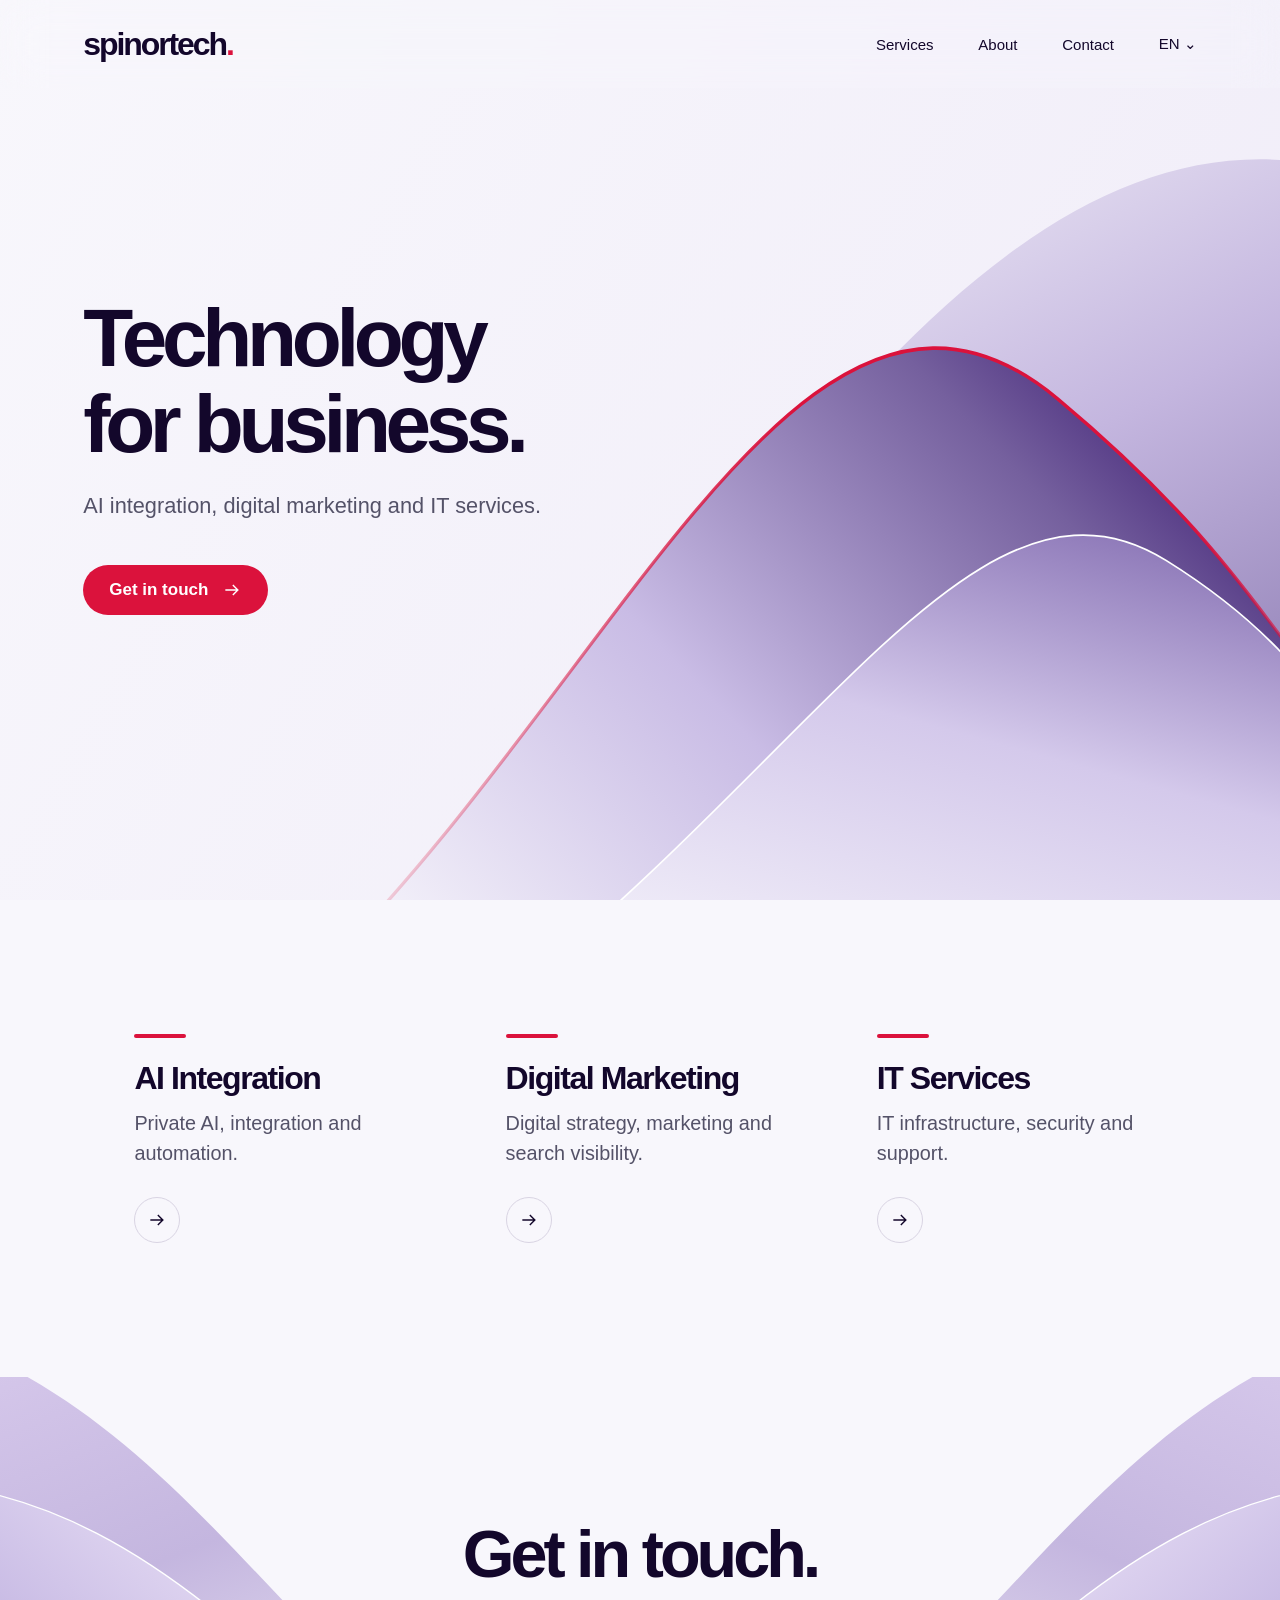
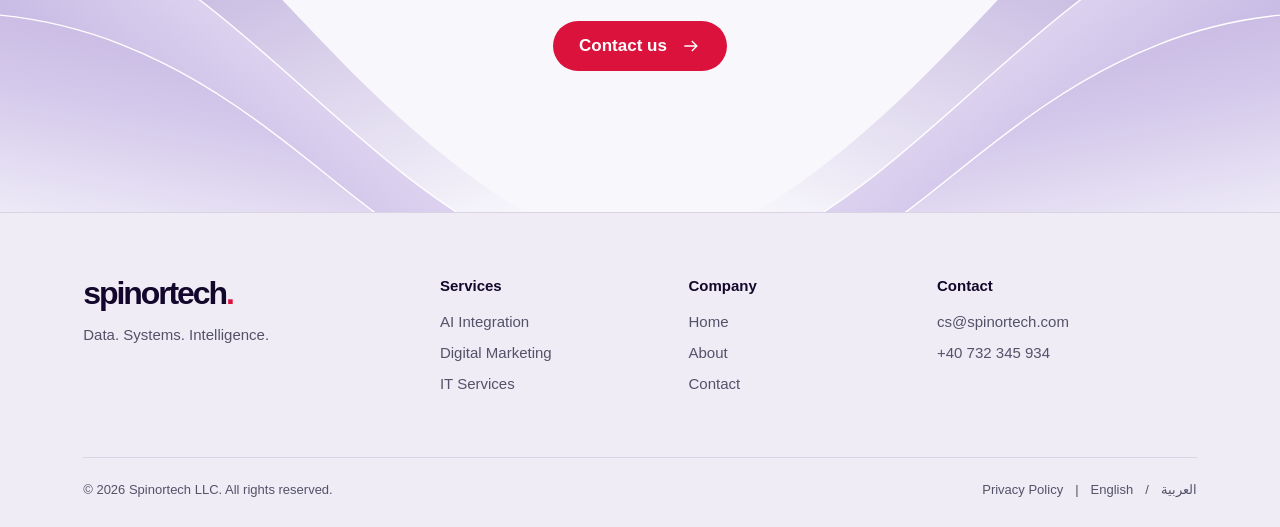
==== index.html @ 9c0f0754 "first page" ====
<!DOCTYPE html><html lang="en"><head><meta charSet="utf-8"/><meta name="viewport" content="width=device-width, initial-scale=1"/><link rel="stylesheet" href="/_next/static/chunks/1e_6gdkh5hd5v.css" data-precedence="next"/><link rel="stylesheet" href="/_next/static/chunks/2n1qf_7pfq_dc.css" data-precedence="next"/><link rel="preload" as="script" fetchPriority="low" href="/_next/static/chunks/310vm2bl3xxpt.js"/><script src="/_next/static/chunks/1wnov70f88xjy.js" async=""></script><script src="/_next/static/chunks/39_j1bdzreq0m.js" async=""></script><script src="/_next/static/chunks/33om2u2l1wmz7.js" async=""></script><script src="/_next/static/chunks/turbopack-2u1d16houkiyo.js" async=""></script><script src="/_next/static/chunks/08mika-44sn50.js" async=""></script><script src="/_next/static/chunks/0l4x4p5bo7tqf.js" async=""></script><title>Spinortech - Technology for business</title><meta name="description" content="AI integration, digital marketing and IT services."/><script src="/_next/static/chunks/0cz1d0mv5g_q7.js" noModule=""></script></head><body><div hidden=""><!--$--><!--/$--></div><div class="navbar"><div class="navInner"><a class="logo" aria-label="Spinortech home" href="/">spinortech<span>.</span></a><nav aria-label="Main navigation" class="nav"><a href="#services">Services</a><a href="/about">About</a><a href="/contact">Contact</a><a lang="ar" aria-label="Switch to Arabic" href="/ar">EN <span aria-hidden="true">⌄</span></a></nav></div></div><div class="E0kJGG_page"><header class="E0kJGG_header"></header><main><div class="E0kJGG_heroStage"><section class="E0kJGG_hero" aria-labelledby="hero-title"><svg class="E0kJGG_artwork" viewBox="0 0 900 480" preserveAspectRatio="none" xmlns="http://www.w3.org/2000/svg" aria-hidden="true" focusable="false"><defs><linearGradient id="_R_5dbtb_-0" x1="20%" y1="0%" x2="80%" y2="100%"><stop offset="0%" stop-color="#f8f7fc"></stop><stop offset="45%" stop-color="#c4b6df"></stop><stop offset="100%" stop-color="#74629f"></stop></linearGradient><linearGradient id="_R_5dbtb_-1" x1="0%" y1="80%" x2="100%" y2="20%"><stop offset="0%" stop-color="#f8f7fc"></stop><stop offset="40%" stop-color="#c9bce5"></stop><stop offset="75%" stop-color="#75609e"></stop><stop offset="100%" stop-color="#240060"></stop></linearGradient><linearGradient id="_R_5dbtb_-2" x1="20%" y1="100%" x2="70%" y2="0%"><stop offset="0%" stop-color="#f8f7fc"></stop><stop offset="60%" stop-color="#d4c9eb"></stop><stop offset="100%" stop-color="#8d78b8"></stop></linearGradient><linearGradient id="_R_5dbtb_-edge"><stop offset="0%" stop-color="#db123c" stop-opacity="0"></stop><stop offset="45%" stop-color="#db123c"></stop><stop offset="80%" stop-color="#db123c"></stop><stop offset="100%" stop-color="#db123c" stop-opacity=".15"></stop></linearGradient></defs><path d="M290 520C520 280 700 30 980 90L980 540Z" fill="url(#_R_5dbtb_-0)" stroke="none" stroke-width="1"><animate attributeName="d" dur="8s" repeatCount="indefinite" values="M290 520C520 280 700 30 980 90L980 540Z;M290 520C530 320 760 -10 980 125L980 540Z;M290 520C520 280 700 30 980 90L980 540Z" calcMode="spline" keyTimes="0;0.5;1" keySplines=".45 0 .55 1;.45 0 .55 1"></animate></path><path d="M210 530C430 350 550 120 730 220S900 400 990 370L990 550Z" fill="url(#_R_5dbtb_-1)" stroke="url(#_R_5dbtb_-edge)" stroke-width="2"><animate attributeName="d" dur="6s" repeatCount="indefinite" values="M210 530C430 350 550 120 730 220S900 400 990 370L990 550Z;M210 530C440 390 580 75 760 205S900 360 990 390L990 550Z;M210 530C430 350 550 120 730 220S900 400 990 370L990 550Z" calcMode="spline" keyTimes="0;0.5;1" keySplines=".45 0 .55 1;.45 0 .55 1"></animate></path><path d="M360 530C570 350 710 270 820 315S940 440 990 400L990 550Z" fill="url(#_R_5dbtb_-2)" stroke="#ffffff" stroke-width="1"><animate attributeName="d" dur="5s" repeatCount="indefinite" values="M360 530C570 350 710 270 820 315S940 440 990 400L990 550Z;M360 530C590 420 680 220 820 290S940 400 990 420L990 550Z;M360 530C570 350 710 270 820 315S940 440 990 400L990 550Z" calcMode="spline" keyTimes="0;0.5;1" keySplines=".45 0 .55 1;.45 0 .55 1"></animate></path></svg><div class="E0kJGG_container"><div class="E0kJGG_heroContent"><h1 id="hero-title">Technology<br/>for business.</h1><p>AI integration, digital marketing and IT services.</p><a class="E0kJGG_button" href="/contact">Get in touch <svg aria-hidden="true" width="20" height="20" viewBox="0 0 24 24" fill="none" stroke="currentColor" stroke-width="1.7"><path d="M4 12h15m-6-6 6 6-6 6"></path></svg></a></div></div></section></div><section id="services" aria-label="Our services" class="E0kJGG_services"><div class="E0kJGG_container E0kJGG_serviceGrid"><a href="/services/ai-integration"><article class="E0kJGG_service"><svg class="E0kJGG_serviceVisual" viewBox="0 0 180 150" aria-hidden="true" focusable="false" fill="none" stroke="currentColor" stroke-width="1.2"><g><ellipse cx="90" cy="75" rx="65" ry="25" transform="rotate(0 90 75)"></ellipse><ellipse cx="90" cy="75" rx="65" ry="25" transform="rotate(60 90 75)"></ellipse><ellipse cx="90" cy="75" rx="65" ry="25" transform="rotate(120 90 75)"></ellipse><circle cx="90" cy="75" r="9" fill="currentColor"></circle></g></svg><div class="E0kJGG_accent" aria-hidden="true"></div><h2>AI Integration</h2><p>Private AI, integration and automation.</p><div class="E0kJGG_serviceButton" aria-label="Explore AI Integration"><svg aria-hidden="true" width="20" height="20" viewBox="0 0 24 24" fill="none" stroke="currentColor" stroke-width="1.7"><path d="M4 12h15m-6-6 6 6-6 6"></path></svg></div></article></a><a href="/services/digital-marketing"><article class="E0kJGG_service"><svg class="E0kJGG_serviceVisual" viewBox="0 0 180 150" aria-hidden="true" focusable="false" fill="none" stroke="currentColor" stroke-width="1.2"><g><circle cx="90" cy="75" r="22"></circle><circle cx="90" cy="75" r="38"></circle><circle cx="90" cy="75" r="54"></circle><path d="M35 115L75 70L100 88L145 30M120 30H145V55" stroke-width="3"></path></g></svg><div class="E0kJGG_accent" aria-hidden="true"></div><h2>Digital Marketing</h2><p>Digital strategy, marketing and search visibility.</p><div class="E0kJGG_serviceButton" aria-label="Explore Digital Marketing"><svg aria-hidden="true" width="20" height="20" viewBox="0 0 24 24" fill="none" stroke="currentColor" stroke-width="1.7"><path d="M4 12h15m-6-6 6 6-6 6"></path></svg></div></article></a><a href="/services/it-services"><article class="E0kJGG_service"><svg class="E0kJGG_serviceVisual" viewBox="0 0 180 150" aria-hidden="true" focusable="false" fill="none" stroke="currentColor" stroke-width="1.2"><g><path d="M90 15L145 45V105L90 135L35 105V45ZM35 45L90 75L145 45M90 75V135M62 30L117 60V120M117 30L62 60V120M35 75L90 105L145 75"></path></g></svg><div class="E0kJGG_accent" aria-hidden="true"></div><h2>IT Services</h2><p>IT infrastructure, security and support.</p><div class="E0kJGG_serviceButton" aria-label="Explore IT Services"><svg aria-hidden="true" width="20" height="20" viewBox="0 0 24 24" fill="none" stroke="currentColor" stroke-width="1.7"><path d="M4 12h15m-6-6 6 6-6 6"></path></svg></div></article></a></div></section><section class="E0kJGG_contact" aria-labelledby="contact-title"><svg class="E0kJGG_artwork" viewBox="0 0 900 320" preserveAspectRatio="none" xmlns="http://www.w3.org/2000/svg" aria-hidden="true" focusable="false"><defs><linearGradient id="_R_7dbtb_-0" x1="20%" y1="0%" x2="80%" y2="100%"><stop offset="0%" stop-color="#d9cbed"></stop><stop offset="45%" stop-color="#c4b6df"></stop><stop offset="100%" stop-color="#f8f7fc"></stop></linearGradient><linearGradient id="_R_7dbtb_-1" x1="0%" y1="80%" x2="100%" y2="20%"><stop offset="0%" stop-color="#f8f7fc"></stop><stop offset="40%" stop-color="#c9bce5"></stop><stop offset="75%" stop-color="#e8dff5"></stop><stop offset="100%" stop-color="#c4b5df"></stop></linearGradient><linearGradient id="_R_7dbtb_-2" x1="20%" y1="100%" x2="70%" y2="0%"><stop offset="0%" stop-color="#f8f7fc"></stop><stop offset="60%" stop-color="#d4c9eb"></stop><stop offset="100%" stop-color="#c5b5e0"></stop></linearGradient><linearGradient id="_R_7dbtb_-edge"><stop offset="0%" stop-color="#db123c" stop-opacity="0"></stop><stop offset="45%" stop-color="#db123c"></stop><stop offset="80%" stop-color="#db123c"></stop><stop offset="100%" stop-color="#db123c" stop-opacity=".15"></stop></linearGradient></defs><g class="E0kJGG_waveLeft"><path d="M-100 -50C160 -20 230 240 460 350H-100Z" fill="url(#_R_7dbtb_-0)" stroke="none" stroke-width="1"><animate attributeName="d" dur="9s" repeatCount="indefinite" values="M-100 -50C160 -20 230 240 460 350H-100Z;M-100 -50C200 -50 240 280 460 350H-100Z;M-100 -50C160 -20 230 240 460 350H-100Z" calcMode="spline" keyTimes="0;0.5;1" keySplines=".45 0 .55 1;.45 0 .55 1"></animate></path><path d="M-100 70C140 30 240 290 410 350H-100Z" fill="url(#_R_7dbtb_-1)" stroke="#ffffff" stroke-width="1"><animate attributeName="d" dur="7s" repeatCount="indefinite" values="M-100 70C140 30 240 290 410 350H-100Z;M-100 100C180 65 260 260 410 350H-100Z;M-100 70C140 30 240 290 410 350H-100Z" calcMode="spline" keyTimes="0;0.5;1" keySplines=".45 0 .55 1;.45 0 .55 1"></animate></path><path d="M-100 170C150 130 250 330 350 350H-100Z" fill="url(#_R_7dbtb_-2)" stroke="#ffffff" stroke-width="1"><animate attributeName="d" dur="6s" repeatCount="indefinite" values="M-100 170C150 130 250 330 350 350H-100Z;M-100 210C160 100 280 320 350 350H-100Z;M-100 170C150 130 250 330 350 350H-100Z" calcMode="spline" keyTimes="0;0.5;1" keySplines=".45 0 .55 1;.45 0 .55 1"></animate></path></g><g class="E0kJGG_waveRight"><g transform="translate(900 0) scale(-1 1)"><path d="M-100 -50C160 -20 230 240 460 350H-100Z" fill="url(#_R_7dbtb_-0)" stroke="none" stroke-width="1"><animate attributeName="d" dur="9s" repeatCount="indefinite" values="M-100 -50C160 -20 230 240 460 350H-100Z;M-100 -50C200 -50 240 280 460 350H-100Z;M-100 -50C160 -20 230 240 460 350H-100Z" calcMode="spline" keyTimes="0;0.5;1" keySplines=".45 0 .55 1;.45 0 .55 1"></animate></path><path d="M-100 70C140 30 240 290 410 350H-100Z" fill="url(#_R_7dbtb_-1)" stroke="#ffffff" stroke-width="1"><animate attributeName="d" dur="7s" repeatCount="indefinite" values="M-100 70C140 30 240 290 410 350H-100Z;M-100 100C180 65 260 260 410 350H-100Z;M-100 70C140 30 240 290 410 350H-100Z" calcMode="spline" keyTimes="0;0.5;1" keySplines=".45 0 .55 1;.45 0 .55 1"></animate></path><path d="M-100 170C150 130 250 330 350 350H-100Z" fill="url(#_R_7dbtb_-2)" stroke="#ffffff" stroke-width="1"><animate attributeName="d" dur="6s" repeatCount="indefinite" values="M-100 170C150 130 250 330 350 350H-100Z;M-100 210C160 100 280 320 350 350H-100Z;M-100 170C150 130 250 330 350 350H-100Z" calcMode="spline" keyTimes="0;0.5;1" keySplines=".45 0 .55 1;.45 0 .55 1"></animate></path></g></g></svg><h2 id="contact-title">Get in touch.</h2><a class="E0kJGG_button" href="/contact">Contact us <svg aria-hidden="true" width="20" height="20" viewBox="0 0 24 24" fill="none" stroke="currentColor" stroke-width="1.7"><path d="M4 12h15m-6-6 6 6-6 6"></path></svg></a></section></main><footer class="E0kJGG_footer"><div class="E0kJGG_container"><div class="E0kJGG_footerGrid"><div><a class="logo" aria-label="Spinortech home" href="/">spinortech<span>.</span></a><p>Data. Systems. Intelligence.</p></div><nav aria-label="Footer services"><h2>Services</h2><a href="/services/ai-integration">AI Integration</a><a href="/services/digital-marketing">Digital Marketing</a><a href="/services/it-services">IT Services</a></nav><nav aria-label="Company"><h2>Company</h2><a href="/">Home</a><a href="/about">About</a><a href="/contact">Contact</a></nav><div><h2>Contact</h2><a href="mailto:cs@spinortech.com">cs@spinortech.com</a><a href="tel:+40732345934">+40 732 345 934</a></div></div><div class="E0kJGG_footerBottom"><span>© <!-- -->2026<!-- --> Spinortech LLC. All rights reserved.</span><div><a href="/privacy">Privacy Policy</a><span aria-hidden="true">|</span><a href="/">English</a> /<!-- --> <a lang="ar" href="/ar">العربية</a></div></div></div></footer></div><!--$--><!--/$--><script id="_R_">(globalThis["TURBOPACK"] || (globalThis["TURBOPACK"] = [])).push({"otherChunks":["static/chunks/310vm2bl3xxpt.js","static/chunks/1wnov70f88xjy.js","static/chunks/39_j1bdzreq0m.js","static/chunks/33om2u2l1wmz7.js"],"runtimeModuleIds":[94553]});</script><script src="/_next/static/chunks/310vm2bl3xxpt.js" async=""></script><script>(self.__next_f=self.__next_f||[]).push([0])</script><script>self.__next_f.push([1,"1:\"$Sreact.fragment\"\n2:\"/_next/static/chunks/08mika-44sn50.js\"\n3:\"/_next/static/chunks/0l4x4p5bo7tqf.js\"\n4:I[22016,[\"$2\",\"$3\"],\"\"]\n5:I[39756,[\"$2\"],\"default\"]\n6:I[37457,[\"$2\"],\"default\"]\n8:I[25826,[\"$2\",\"$3\"],\"default\"]\n9:I[36304,[\"$2\",\"$3\"],\"default\"]\n11:\"ViewportBoundary\"\n12:I[97367,[\"$2\"],\"$11\"]\n14:\"MetadataBoundary\"\n15:I[97367,[\"$2\"],\"$14\"]\n16:\"$Sreact.suspense\"\n18:I[68027,[\"$2\"],\"default\",1]\n:HL[\"/_next/static/chunks/1e_6gdkh5hd5v.css\",\"style\"]\n:HL[\"/_next/static/chunks/2n1qf_7pfq_dc.css\",\"style\"]\n7:[[\"children\",{\"s\":\"__PAGE__\",\"h\":512,\"d\":{\"r\":[\"$\",\"$1\",\"c\",{\"children\":[[\"$\",\"div\",null,{\"className\":\"E0kJGG_page\",\"children\":[[\"$\",\"$L8\",null,{}],[\"$\",\"header\",null,{\"className\":\"E0kJGG_header\"}],[\"$\",\"main\",null,{\"children\":[[\"$\",\"div\",null,{\"className\":\"E0kJGG_heroStage\",\"children\":[\"$\",\"section\",null,{\"className\":\"E0kJGG_hero\",\"aria-labelledby\":\"hero-title\",\"children\":[[\"$\",\"$L9\",null,{\"variant\":\"hero\"}],[\"$\",\"div\",null,{\"className\":\"E0kJGG_container\",\"children\":[\"$\",\"div\",null,{\"className\":\"E0kJGG_heroContent\",\"children\":[[\"$\",\"h1\",null,{\"id\":\"hero-title\",\"children\":[\"Technology\",[\"$\",\"br\",null,{}],\"for business.\"]}],[\"$\",\"p\",null,{\"children\":\"AI integration, digital marketing and IT services.\"}],[\"$\",\"$L4\",null,{\"href\":\"/contact\",\"className\":\"E0kJGG_button\",\"children\":[\"Get in touch \",[\"$\",\"svg\",null,{\"aria-hidden\":\"true\",\"width\":\"20\",\"height\":\"20\",\"viewBox\":\"0 0 24 24\",\"fill\":\"none\",\"stroke\":\"currentColor\",\"strokeWidth\":\"1.7\",\"children\":[\"$\",\"path\",null,{\"d\":\"M4 12h15m-6-6 6 6-6 6\"}]}]]}]]}]}]]}]}],[\"$\",\"section\",null,{\"id\":\"services\",\"aria-label\":\"Our services\",\"className\":\"E0kJGG_services\",\"children\":[\"$\",\"div\",null,{\"className\":\"E0kJGG_container E0kJGG_serviceGrid\",\"children\":[[\"$\",\"$L4\",\"/services/ai-integration\",{\"href\":\"/services/ai-integration\",\"children\":[\"$\",\"article\",null,{\"className\":\"E0kJGG_service\",\"children\":[[\"$\",\"svg\",null,{\"className\":\"E0kJGG_serviceVisual\",\"viewBox\":\"0 0 180 150\",\"aria-hidden\":\"true\",\"focusable\":\"false\",\"fill\":\"none\",\"stroke\":\"currentColor\",\"strokeWidth\":\"1.2\",\"children\":[\"$\",\"g\",null,{\"children\":[[[\"$\",\"ellipse\",\"0\",{\"cx\":\"90\",\"cy\":\"75\",\"rx\":\"65\",\"ry\":\"25\",\"transform\":\"rotate(0 90 75)\"}],[\"$\",\"ellipse\",\"60\",{\"cx\":\"90\",\"cy\":\"75\",\"rx\":\"65\",\"ry\":\"25\",\"transform\":\"rotate(60 90 75)\"}],[\"$\",\"ellipse\",\"120\",{\"cx\":\"90\",\"cy\":\"75\",\"rx\":\"65\",\"ry\":\"25\",\"transform\":\"rotate(120 90 75)\"}]],[\"$\",\"circle\",null,{\"cx\":\"90\",\"cy\":\"75\",\"r\":\"9\",\"fill\":\"currentColor\"}]]}]}],[\"$\",\"div\",null,{\"className\":\"E0kJGG_accent\",\"aria-hidden\":\"true\"}],[\"$\",\"h2\",null,{\"children\":\"AI Integration\"}],[\"$\",\"p\",null,{\"children\":\"Private AI, integration and automation.\"}],[\"$\",\"div\",null,{\"className\":\"E0kJGG_serviceButton\",\"aria-label\":\"Explore AI Integration\",\"children\":[\"$\",\"svg\",null,{\"aria-hidden\":\"true\",\"width\":\"20\",\"height\":\"20\",\"viewBox\":\"0 0 24 24\",\"fill\":\"none\",\"stroke\":\"currentColor\",\"strokeWidth\":\"1.7\",\"children\":[\"$\",\"path\",null,{\"d\":\"M4 12h15m-6-6 6 6-6 6\"}]}]}]]}]}],[\"$\",\"$L4\",\"/services/digital-marketing\",{\"href\":\"/services/digital-marketing\",\"children\":\"$La\"}],\"$Lb\"]}]}],\"$Lc\"]}],\"$Ld\"]}],[\"$Le\",\"$Lf\"],\"$L10\"]}],\"p\":false,\"v\":null}}]]\n0:{\"P\":null,\"c\":[\"\",\"\"],\"q\":\"\",\"i\":false,\"t\":{\"t\":{\"s\":\"\",\"h\":528,\"d\":{\"r\":[\"$\",\"$1\",\"c\",{\"children\":[[[\"$\",\"link\",\"0\",{\"rel\":\"stylesheet\",\"href\":\"/_next/static/chunks/1e_6gdkh5hd5v.css\",\"precedence\":\"next\",\"crossOrigin\":\"$undefined\",\"nonce\":\"$undefined\"}],[\"$\",\"script\",\"script-0\",{\"src\":\"/_next/static/chunks/08mika-44sn50.js\",\"async\":true,\"nonce\":\"$undefined\"}]],[\"$\",\"html\",null,{\"lang\":\"en\",\"children\":[\"$\",\"body\",null,{\"suppressHydrationWarning\":true,\"children\":[[\"$\",\"div\",null,{\"className\":\"navbar\",\"children\":[\"$\",\"div\",null,{\"className\":\"navInner\",\"children\":[[\"$\",\"$L4\",null,{\"href\":\"/\",\"className\":\"logo\",\"aria-label\":\"Spinortech home\",\"children\":[\"spinortech\",[\"$\",\"span\",null,{\"children\":\".\"}]]}],[\"$\",\"nav\",null,{\"aria-label\":\"Main navigation\",\"className\":\"nav\",\"children\":[[\"$\",\"a\",null,{\"href\":\"#services\",\"children\":\"Services\"}],[\"$\",\"$L4\",null,{\"href\":\"/about\",\"children\":\"About\"}],[\"$\",\"$L4\",null,{\"href\":\"/contact\",\"children\":\"Contact\"}],[\"$\",\"$L4\",null,{\"href\":\"/ar\",\"lang\":\"ar\",\"aria-label\":\"Switch to Arabic\",\"children\":[\"EN \",[\"$\",\"span\",null,{\"aria-hidden\":\"true\",\"children\":\"⌄\"}]]}]]}]]}]}],[\"$\",\"$L5\",null,{\"parallelRouterKey\":\"children\",\"error\":\"$undefined\",\"errorStyles\":\"$undefined\",\"errorScripts\":\"$undefined\",\"template\":[\"$\",\"$L6\",null,{}],\"templateStyles\":\"$undefined\",\"templateScripts\":\"$undefined\",\"notFound\":[[[\"$\",\"title\",null,{\"children\":\"404: This page could not be found.\"}],[\"$\",\"div\",null,{\"style\":{\"fontFamily\":\"system-ui,\\\"Segoe UI\\\",Roboto,Helvetica,Arial,sans-serif,\\\"Apple Color Emoji\\\",\\\"Segoe UI Emoji\\\"\",\"height\":\"100vh\",\"textAlign\":\"center\",\"display\":\"flex\",\"flexDirection\":\"column\",\"alignItems\":\"center\",\"justifyContent\":\"center\"},\"children\":[\"$\",\"div\",null,{\"children\":[[\"$\",\"style\",null,{\"dangerouslySetInnerHTML\":{\"__html\":\"body{color:#000;background:#fff;margin:0}.next-error-h1{border-right:1px solid rgba(0,0,0,.3)}@media (prefers-color-scheme:dark){body{color:#fff;background:#000}.next-error-h1{border-right:1px solid rgba(255,255,255,.3)}}\"}}],[\"$\",\"h1\",null,{\"className\":\"next-error-h1\",\"style\":{\"display\":\"inline-block\",\"margin\":\"0 20px 0 0\",\"padding\":\"0 23px 0 0\",\"fontSize\":24,\"fontWeight\":500,\"verticalAlign\":\"top\",\"lineHeight\":\"49px\"},\"children\":404}],[\"$\",\"div\",null,{\"style\":{\"display\":\"inline-block\"},\"children\":[\"$\",\"h2\",null,{\"style\":{\"fontSize\":14,\"fontWeight\":400,\"lineHeight\":\"49px\",\"margin\":0},\"children\":\"This page could not be found.\"}]}]]}]}]],[]],\"forbidden\":\"$undefined\",\"unauthorized\":\"$undefined\"}]]}]}]]}],\"p\":false,\"v\":null},\"c\":\"$Q7\"},\"h\":{\"r\":[\"$\",\"$1\",\"h\",{\"children\":[null,[\"$\",\"$L12\",null,{\"children\":\"$L13\"}],[\"$\",\"$L15\",null,{\"children\":[[\"$\",\"div\",null,{\"hidden\":true,\"children\":[\"$\",\"$16\",null,{\"name\":\"Next.Metadata\",\"children\":\"$L17\"}]}],null]}],null]}],\"p\":false,\"v\":null}},\"m\":\"$undefined\",\"G\":[\"$18\",[[\"$\",\"link\",\"0\",{\"rel\":\"stylesheet\",\"href\":\"/_next/static/chunks/1e_6gdkh5hd5v.css\",\"precedence\":\"next\",\"crossOrigin\":\"$undefined\",\"nonce\":\"$undefined\"}]]],\"S\":true,\"r\":\"$undefined\",\"s\":\"$undefined\",\"a\":\"$undefined\",\"l\":\"$undefined\",\"p\":\"$undefined\",\"d\":\"$undefined\",\"b\":\"1RbClKiofOkzmxc6NrB8e\"}\n19:I[97367,[\"$2\"],\"OutletBoundary\"]\na:[\"$\",\"article\",null,{\"className\":\"E0kJGG_service\",\"children\":[[\"$\",\"svg\",null,{\"className\":\"E0kJGG_serviceVisual\",\"viewBox\":\"0 0 180 150\",\"aria-hidden\":\"true\",\"focusable\":\"false\",\"fill\":\"none\",\"stroke\":\"currentColor\",\"strokeWidth\":\"1.2\",\"children\":[\"$\",\"g\",null,{\"children\":[[[\"$\",\"circle\",\"22\",{\"cx\":\"90\",\"cy\":\"75\",\"r\":22}],[\"$\",\"circle\",\"38\",{\"cx\":\"90\",\"cy\":\"75\",\"r\":38}],[\"$\",\"circle\",\"54\",{\"cx\":\"90\",\"cy\":\"75\",\"r\":54}]],[\"$\",\"path\",null,{\"d\":\"M35 115L75 70L100 88L145 30M120 30H145V55\",\"strokeWidth\":\"3\"}]]}]}],[\"$\",\"div\",null,{\"className\":\"E0kJGG_accent\",\"aria-hidden\":\"true\"}],[\"$\",\"h2\",null,{\"children\":\"Digital Marketing\"}],[\"$\",\"p\",null,{\"children\":\"Digital strategy, marketing and search visibility.\"}],[\"$\",\"div\",null,{\"className\":\"E0kJGG_serviceButton\",\"aria-label\":\"Explore Digital Marketing\",\"children\":[\"$\",\"svg\",null,{\"aria-hidden\":\"true\",\"width\":\"20\",\"height\":\"20\",\"viewBox\":\"0 0 24 24\",\"fill\":\"none\",\"stroke\":\"currentColor\",\"strokeWidth\":\"1.7\",\"children\":[\"$\",\"path\",null,{\"d\":\"M4 12h15m-6-6 6 6-6 6\"}]}]}]]}]\nb:[\"$\",\"$L4\",\"/services/it-services\",{\"href\":\"/services/it-services\",\"children\":[\"$\",\"article\",null,{\"className\":\"E0kJGG_service\",\"children\":[[\"$\",\"svg\",null,{\"className\":\"E0kJGG_serviceVisual\",\"viewBox\":\"0 0 180 150\",\"aria-hidden\":\"true\",\"focusable\":\"false\",\"fill\":\"none\",\"stroke\":\"currentColor\",\"strokeWidth\":\"1.2\",\"children\":[\"$\",\"g\",null,{\"children\":[\"$\",\"path\",null,{\"d\":\"M90 15L145 45V105L90 135L35 105V45ZM35 45L90 75L145 45M90 75V135M62 30L117 60V120M117 30L62 60V120M35 75L90 105L145 75\"}]}]}],[\"$\",\"div\",null,{\"className\":\"E0kJGG_accent\",\"aria-hidden\":\"true\"}],[\"$\",\"h2\",null,{\"children\":\"IT Services\"}],[\"$\",\"p\",null,{\"children\":\"IT infrastructure, security and support.\"}],[\"$\",\"div\",null,{\"className\":\"E0kJGG_serviceButton\",\"aria-label\":\"Explore IT Services\",\"children\":[\"$\",\"svg\",null,{\"aria-hidden\":\"true\",\"width\":\"20\",\"height\":\"20\",\"viewBox\":\"0 0 24 24\",\"fill\":\"none\",\"stroke\":\"currentColor\",\"strokeWidth\":\"1.7\",\"children\":[\"$\",\"path\",null,{\"d\":\"M4 12h15m-6-6 6 6-6 6\"}]}]}]]}]}]\nc:[\"$\",\"section\",null,{\"className\":\"E0kJGG_contact\",\"aria-labelledby\":\"contact-title\",\"children\":[[\"$\",\"$L9\",null,{\"variant\":\"contact\"}],[\"$\",\"h2\",null,{\"id\":\"contact-title\",\"children\":\"Get in touch.\"}],[\"$\",\"$L4\",null,{\"href\":\"/contact\",\"className\":\"E0kJGG_button\",\"children\":[\"Contact us \",[\"$\",\"svg\",null,{\"aria-hidden\":\"true\",\"width\":\"20\",\"height\":\"20\",\"viewBox\":\"0 0 24 24\",\"fill\":\"none\",\"stroke\":\"currentColor\",\"strokeWidth\":\"1.7\",\"children\":[\"$\",\"path\",null,{\"d\":\"M4 12h15m-6-6 6 6-6 6\"}]}]]}]]}]\nd:[\"$\",\"footer\",null,{\"className\":\"E0kJGG_footer\",\"children\":[\"$\",\"div\",null,{\"className\":\"E0kJGG_container\",\"children\":[[\"$\",\"div\",null,{\"className\":\"E0kJGG_footerGrid\",\"children\":[[\"$\",\"div\",null,{\"children\":[[\"$\",\"$L4\",null,{\"href\":\"/\",\"className\":\"logo\",\"aria-label\":\"Spinortech home\",\"children\":[\"spinortech\",[\"$\",\"span\",null,{\"children\":\".\"}]]}],[\"$\",\"p\",null,{\"children\":\"Data. Systems. Intelligence.\"}]]}],[\"$\",\"nav\",null,{\"aria-label\":\"Footer services\",\"children\":[[\"$\",\"h2\",null,{\"children\":\"Services\"}],[[\"$\",\"$L4\",\"/services/ai-integration\",{\"href\":\"/services/ai-integration\",\"children\":\"AI Integration\"}],[\"$\",\"$L4\",\"/services/digital-marketing\",{\"href\":\"/services/digital-marketing\",\"children\":\"Digital Marketing\"}],[\"$\",\"$L4\",\"/services/it-services\",{\"href\":\"/services/it-services\",\"children\":\"IT Services\"}]]]}],[\"$\",\"nav\",null,{\"aria-label\":\"Company\",\"children\":[[\"$\",\"h2\",null,{\"children\":\"Company\"}],[\"$\",\"$L4\",null,{\"href\":\"/\",\"children\":\"Home\"}],[\"$\",\"$L4\",null,{\"href\":\"/about\",\"children\":\"About\"}],[\"$\",\"$L4\",null,{\"href\":\"/contact\",\"children\":\"Contact\"}]]}],[\"$\",\"div\",null,{\"children\":[[\"$\",\"h2\",null,{\"children\":\"Contact\"}],[\"$\",\"a\",null,{\"href\":\"mailto:cs@spinortech.com\",\"children\":\"cs@spinortech.com\"}],[\"$\",\"a\",null,{\"href\":\"tel:+40732345934\",\"children\":\"+40 732 345 934\"}]]}]]}],[\"$\",\"div\",null,{\"className\":\"E0kJGG_footerBottom\",\"children\":[[\"$\",\"span\",null,{\"children\":[\"© \",2026,\" Spinortech LLC. All rights reserved.\"]}],[\"$\",\"div\",null,{\"children\":[[\"$\",\"$L4\",null,{\"href\":\"/privacy\",\"children\":\"Privacy Policy\"}],[\"$\",\"span\",null,{\"aria-hidden\":\"true\",\"children\":\"|\"}],[\"$\",\"$L4\",null,{\"href\":\"/\",\"children\":\"English\"}],\" /\",\" \",[\"$\",\"$L4\",null,{\"href\":\"/ar\",\"lang\":\"ar\",\"children\":\"العربية\"}]]}]]}]]}]}]\ne:[\"$\",\"link\",\"0\",{\"rel\":\"stylesheet\",\"href\":\"/_next/static/chunks/2n1qf_7pfq_dc.css\",\"precedence\":\"next\",\"crossOrigin\":\"$undefined\",\"nonce\":\"$undefined\"}]\nf:[\"$\",\"script\",\"script-0\",{\"src\":\"/_next/static/chunks/0l4x4p5bo7tqf.js\",\"async\":true,\"nonce\":\"$undefined\"}]\n10:[\"$\",\"$L19\",null,{\"children\":[\"$\",\"$16\",null,{\"name\":\"Next.MetadataOutlet\",\"children\":\"$@1a\"}]}]\n13:[[\"$\",\"meta\",\"0\",{\"charSet\":\"utf-8\"}],[\"$\",\"meta\",\"1\",{\"name\":\"viewport\",\"content\":\"width=device-width, initial-scale=1\"}]]\n17:[[\"$\",\"title\",\"0\",{\"children\":\"Spinortech - Technology for business\"}],[\"$\",\"meta\",\"1\",{\"name\":\"description\",\"content\":\"AI integration, digital marketing and IT services.\"}]]\n1a:null\n"])</script></body></html>
---- _next/static/chunks/1e_6gdkh5hd5v.css ----
:root{--paper:#f8f7fc;--ink:#13072b;--purple:#240060;--muted:#545268;--red:#db123c;--line:#d9d4e3;color:var(--ink);background:var(--paper)}*{box-sizing:border-box}html,body{margin:0;padding:0}body{-webkit-font-smoothing:antialiased;font-family:Arial,Helvetica,sans-serif}.navbar{z-index:1000;-webkit-backdrop-filter:blur(20px);backdrop-filter:blur(20px);background:#f8f7fc30;width:100%;animation:.65s ease-out both navEnter;position:fixed;top:0;left:0}@keyframes navEnter{0%{opacity:0;transform:translateY(-8px)}to{opacity:1;transform:translateY(0)}}.navInner{justify-content:space-between;align-items:center;gap:32px;width:min(100% - 2*clamp(24px,6.5vw,104px),1440px);min-height:88px;margin:auto;display:flex;position:relative}.logo{letter-spacing:-.065em;white-space:nowrap;font-size:clamp(25px,2.5vw,36px);font-weight:750;line-height:1;display:inline-block}.logo span{color:var(--red)}.nav{align-items:center;gap:clamp(20px,3.5vw,56px);font-size:15px;font-weight:500;display:flex}.navInner a{color:inherit;text-decoration:none}.navInner a:focus-visible{outline:2px solid var(--purple);outline-offset:5px}.nav a{transition:color .25s;position:relative}.nav a:after{content:"";background:var(--red);height:1px;transition:transform .3s;position:absolute;bottom:-6px;left:0;right:0;transform:scaleX(0)}.nav a:hover:after,.nav a:focus-visible:after{transform:scaleX(1)}@media (max-width:640px){.navInner{flex-direction:column;justify-content:center;align-items:flex-start;gap:20px;padding-block:20px}.nav{justify-content:space-between;gap:12px;width:100%;font-size:14px}}@supports not ((-webkit-backdrop-filter:blur(20px)) or (backdrop-filter:blur(20px))){.navbar{background:#f8f7fcef}}@media (prefers-reduced-motion:reduce){.navbar{animation:none}.nav a,.nav a:after{transition:none}}.nav a:after{transform-origin:100%;transition:transform .45s cubic-bezier(.16,1,.3,1)}.nav a:hover:after,.nav a:focus-visible:after{transform-origin:0}@media (prefers-reduced-motion:reduce){.nav a:after{transition:none}}
---- _next/static/chunks/2n1qf_7pfq_dc.css ----
.E0kJGG_page{color:var(--ink);background:var(--paper)}.E0kJGG_container{width:min(100% - 2*clamp(24px,6.5vw,104px),1440px);margin-inline:auto}.E0kJGG_header{background:#f4f1fa}.E0kJGG_page a{color:inherit;text-decoration:none}.E0kJGG_page a:focus-visible{outline:2px solid var(--purple);outline-offset:5px}.E0kJGG_hero{isolation:isolate;background:linear-gradient(120deg,#f8f7fc,#f0ecf8);align-items:center;min-height:100svh;display:flex;position:relative;overflow:hidden}.E0kJGG_hero:before{content:"";z-index:-1;pointer-events:none;background:0 0;position:absolute;inset:0}.E0kJGG_heroContent{max-width:760px;padding-block:90px 110px;position:relative}.E0kJGG_hero h1{letter-spacing:-.065em;margin:0 0 24px;font-size:clamp(56px,6.4vw,100px);font-weight:700;line-height:1.04}.E0kJGG_hero p{color:var(--muted);max-width:650px;margin:0 0 42px;font-size:clamp(18px,1.7vw,25px);line-height:1.5}.E0kJGG_page .E0kJGG_button{background:var(--red);color:#fff;border-radius:999px;justify-content:center;align-items:center;gap:14px;min-height:50px;padding:15px 26px;font-size:17px;font-weight:550;display:inline-flex}.E0kJGG_page .E0kJGG_button:hover{background:#b90e32}.E0kJGG_services{background:var(--paper);z-index:2;padding-block:clamp(70px,8vw,125px);position:relative}.E0kJGG_serviceGrid{grid-template-columns:repeat(3,minmax(0,1fr));display:grid}.E0kJGG_serviceButton{border:1px solid var(--line);border-radius:50%;place-items:center;width:46px;height:46px;margin-top:auto;display:grid}.E0kJGG_serviceButton:hover{background:#ebe6f5}.E0kJGG_service{flex-direction:column;align-items:flex-start;padding-inline:clamp(24px,4vw,64px);display:flex}.E0kJGG_service+.E0kJGG_service{border-inline-start:1px solid var(--line)}.E0kJGG_accent{background:var(--red);border-radius:4px;width:52px;height:4px;margin-bottom:22px}.E0kJGG_service h2{letter-spacing:-.045em;margin:0 0 12px;font-size:clamp(24px,2.5vw,38px);font-weight:650;line-height:1.15}.E0kJGG_service p{color:var(--muted);max-width:340px;margin:0 0 28px;font-size:clamp(16px,1.55vw,21px);line-height:1.5}.E0kJGG_contact{isolation:isolate;text-align:center;background:var(--paper);padding:clamp(100px,11vw,180px) 24px;position:relative;overflow:hidden}.E0kJGG_contact h2{letter-spacing:-.06em;margin:0 0 30px;font-size:clamp(44px,5.2vw,78px);line-height:1.1}.E0kJGG_footer{border-top:1px solid var(--line);background:#efecf6;padding:64px 0 30px}.E0kJGG_footerGrid{grid-template-columns:1.5fr 1fr 1fr 1.2fr;gap:32px;display:grid}.E0kJGG_footerGrid h2{margin:0 0 16px;font-size:15px;font-weight:650}.E0kJGG_footerGrid p{color:var(--muted);font-size:15px;line-height:1.6}.E0kJGG_footerGrid a:not(.logo){color:var(--muted);font-size:15px;line-height:1.6}.E0kJGG_footerGrid a:not(.logo){overflow-wrap:anywhere;margin-bottom:7px;display:block}.E0kJGG_footerGrid p{margin:14px 0 0}.E0kJGG_footerBottom{border-top:1px solid var(--line);color:var(--muted);flex-wrap:wrap;justify-content:space-between;gap:20px;margin-top:54px;padding-top:24px;font-size:13px;display:flex}.E0kJGG_footerBottom div{flex-wrap:wrap;align-items:center;gap:12px;display:flex}.E0kJGG_footer a:hover{text-underline-offset:4px;text-decoration:underline}.E0kJGG_artwork{z-index:-1;pointer-events:none;width:100%;height:100%;position:absolute;inset:0}.E0kJGG_hero .E0kJGG_artwork{object-fit:cover}.E0kJGG_hero h1{animation:.9s cubic-bezier(.2,.7,.2,1) both E0kJGG_rise}.E0kJGG_hero p{animation:.85s cubic-bezier(.2,.7,.2,1) .12s both E0kJGG_rise}.E0kJGG_hero .E0kJGG_button{animation:.8s cubic-bezier(.2,.7,.2,1) .24s both E0kJGG_rise}@keyframes E0kJGG_rise{0%{opacity:0;transform:translateY(55px)}to{opacity:1;transform:translateY(0)}}.E0kJGG_page .E0kJGG_button{transition:background .25s,transform .3s}.E0kJGG_page .E0kJGG_button:hover{transform:translateY(-2px)}.E0kJGG_page .E0kJGG_button:active{transform:translateY(0)}.E0kJGG_button svg,.E0kJGG_serviceButton svg{transition:transform .3s}.E0kJGG_button:hover svg,.E0kJGG_serviceButton:hover svg{transform:translate(3px)}.E0kJGG_accent{transform-origin:0;transition:transform .4s cubic-bezier(.2,.7,.2,1)}.E0kJGG_service:hover{cursor:pointer}.E0kJGG_service:hover .E0kJGG_accent,.E0kJGG_service:focus-within .E0kJGG_accent{transform:scaleX(1.4)}.E0kJGG_serviceButton{transition:background .3s,color .3s,border-color .3s}.E0kJGG_service:hover .E0kJGG_serviceButton,.E0kJGG_service:focus-within .E0kJGG_serviceButton{background:var(--purple);color:#fff;border-color:var(--purple)}.E0kJGG_footer a{transition:color .2s}.E0kJGG_footer a:hover{color:var(--purple)}.E0kJGG_services{scroll-margin-top:110px}@media (max-width:900px){.E0kJGG_footerGrid{grid-template-columns:repeat(2,minmax(0,1fr))}}@media (max-width:640px){.E0kJGG_hero{align-items:center;min-height:100svh}.E0kJGG_heroContent{padding-block:160px 170px}.E0kJGG_hero .E0kJGG_artwork{height:48%;top:auto}.E0kJGG_hero h1{font-size:clamp(48px,11vw,66px)}.E0kJGG_hero p{margin-bottom:28px}.E0kJGG_serviceGrid{grid-template-columns:1fr}.E0kJGG_service,.E0kJGG_service:first-child,.E0kJGG_service:last-child{padding:32px 0}.E0kJGG_service+.E0kJGG_service{border-inline-start:0;border-top:1px solid var(--line)}.E0kJGG_services{padding-block:30px;scroll-margin-top:140px}.E0kJGG_footerGrid{gap:36px 20px}.E0kJGG_footerGrid>:first-child{grid-column:1/-1}.E0kJGG_footerBottom{margin-top:32px}}@media (prefers-reduced-motion:reduce){.E0kJGG_page *,.E0kJGG_page :before,.E0kJGG_page :after{transition:none!important;animation:none!important}}.E0kJGG_page{--ease:cubic-bezier(.16, 1, .3, 1)}.E0kJGG_heroStage{position:relative}.E0kJGG_hero{--scroll:0}.E0kJGG_hero:before,.E0kJGG_contact:before{content:none;display:none}.E0kJGG_artwork{z-index:0;display:block;overflow:hidden}.E0kJGG_hero>.E0kJGG_container,.E0kJGG_contact>h2,.E0kJGG_contact>.E0kJGG_button{z-index:1;position:relative}.E0kJGG_hero .E0kJGG_artwork{transform-origin:75% 60%}.E0kJGG_heroContent{padding-block:120px 110px}.E0kJGG_hero h1,.E0kJGG_hero p,.E0kJGG_hero .E0kJGG_button{animation-duration:1.15s;animation-timing-function:var(--ease);animation-fill-mode:backwards}@media (min-width:901px) and (prefers-reduced-motion:no-preference){.E0kJGG_heroStage{padding-bottom:70vh;position:relative}.E0kJGG_hero{height:100svh;min-height:0;position:sticky;top:0;overflow:hidden}.E0kJGG_hero .E0kJGG_artwork{transform-origin:75% 60%;transform:translateY(calc(var(--scroll) * 50vh)) scale(calc(1 + var(--scroll) * .55))}.E0kJGG_heroContent{transform:translateY(calc(var(--scroll) * 30vh));opacity:clamp(0, calc(1 - var(--scroll)), 1)}.E0kJGG_heroContent:focus-within{opacity:1;transform:none}.E0kJGG_services{border-radius:0;margin-top:-70vh;position:relative}}.E0kJGG_service{isolation:isolate;padding-block:32px;transition:background .55s,color .55s;position:relative;overflow:hidden}.E0kJGG_service:first-child{padding-inline-start:clamp(24px,4vw,64px)}.E0kJGG_service:last-child{padding-inline-end:clamp(24px,4vw,64px)}.E0kJGG_serviceVisual{z-index:-1;pointer-events:none;color:#b9a1ed;opacity:0;width:100%;height:100%;transition:opacity .6s, transform 1s var(--ease);position:absolute;inset:0;transform:translate(25%,35%)scale(.65)rotate(-25deg)}.E0kJGG_service p{transition:color .4s}.E0kJGG_service:focus-within{background:var(--purple);color:#fff}.E0kJGG_service:focus-within p{color:#e5dbf4}.E0kJGG_service:focus-within .E0kJGG_serviceVisual{opacity:.35;transform:translate(20%,22%)scale(1.5)}.E0kJGG_service:focus-within .E0kJGG_serviceButton{background:var(--red);border-color:var(--red);outline-color:#fff}@media (hover:hover){.E0kJGG_service:hover{background:var(--purple);color:#fff}.E0kJGG_service:hover p{color:#e5dbf4}.E0kJGG_service:hover .E0kJGG_serviceVisual{opacity:.35;transform:translate(20%,22%)scale(1.5)}.E0kJGG_service:hover .E0kJGG_serviceButton{background:var(--red);border-color:var(--red)}}.E0kJGG_serviceGrid,.E0kJGG_footerGrid,.E0kJGG_footerBottom{transition:opacity .8s, transform 1.1s var(--ease)}.E0kJGG_serviceGrid[data-motion=waiting],.E0kJGG_footerGrid[data-motion=waiting],.E0kJGG_footerBottom[data-motion=waiting]{opacity:0;transform:translateY(45px)}[data-motion=waiting]:focus-within{opacity:1;transform:none}.E0kJGG_serviceGrid[data-motion=waiting] .E0kJGG_accent{transform:scaleX(0)}.E0kJGG_serviceGrid .E0kJGG_accent{transition:transform .9s var(--ease)}.E0kJGG_waveLeft,.E0kJGG_waveRight{transition:transform 1.9s var(--ease);transform-box:view-box}.E0kJGG_waveLeft{transform:translate(-4%)}.E0kJGG_waveRight{transform:translate(4%)}.E0kJGG_contact[data-motion=waiting] .E0kJGG_waveLeft{transform:translate(27%)}.E0kJGG_contact[data-motion=waiting] .E0kJGG_waveRight{transform:translate(-27%)}.E0kJGG_contact>h2,.E0kJGG_contact>.E0kJGG_button{transition:opacity .9s, transform 1.3s var(--ease)}.E0kJGG_contact>.E0kJGG_button{transition-delay:.18s}.E0kJGG_contact[data-motion=waiting]>h2,.E0kJGG_contact[data-motion=waiting]>.E0kJGG_button{opacity:0;transform:translateY(45px)scale(.88)}.E0kJGG_contact:focus-within>h2,.E0kJGG_contact:focus-within>.E0kJGG_button{opacity:1;transform:none}@media (max-width:640px){.E0kJGG_heroContent{padding-block:160px 170px}.E0kJGG_hero .E0kJGG_artwork{height:48%;inset:auto 0 0}.E0kJGG_service,.E0kJGG_service:first-child,.E0kJGG_service:last-child{padding:32px 20px}.E0kJGG_serviceVisual{opacity:.12;color:var(--purple);transform:translate(30%,20%)scale(1.1)}.E0kJGG_service:focus-within .E0kJGG_serviceVisual{color:#b9a1ed}}@media (prefers-reduced-motion:reduce){.E0kJGG_page [data-motion=waiting],.E0kJGG_page .E0kJGG_contact[data-motion=waiting]>h2,.E0kJGG_page .E0kJGG_contact[data-motion=waiting]>.E0kJGG_button{opacity:1;transform:none}.E0kJGG_page .E0kJGG_contact[data-motion=waiting] .E0kJGG_waveLeft{transform:translate(-4%)}.E0kJGG_page .E0kJGG_contact[data-motion=waiting] .E0kJGG_waveRight{transform:translate(4%)}.E0kJGG_page .E0kJGG_serviceGrid[data-motion=waiting] .E0kJGG_accent{transform:none}}
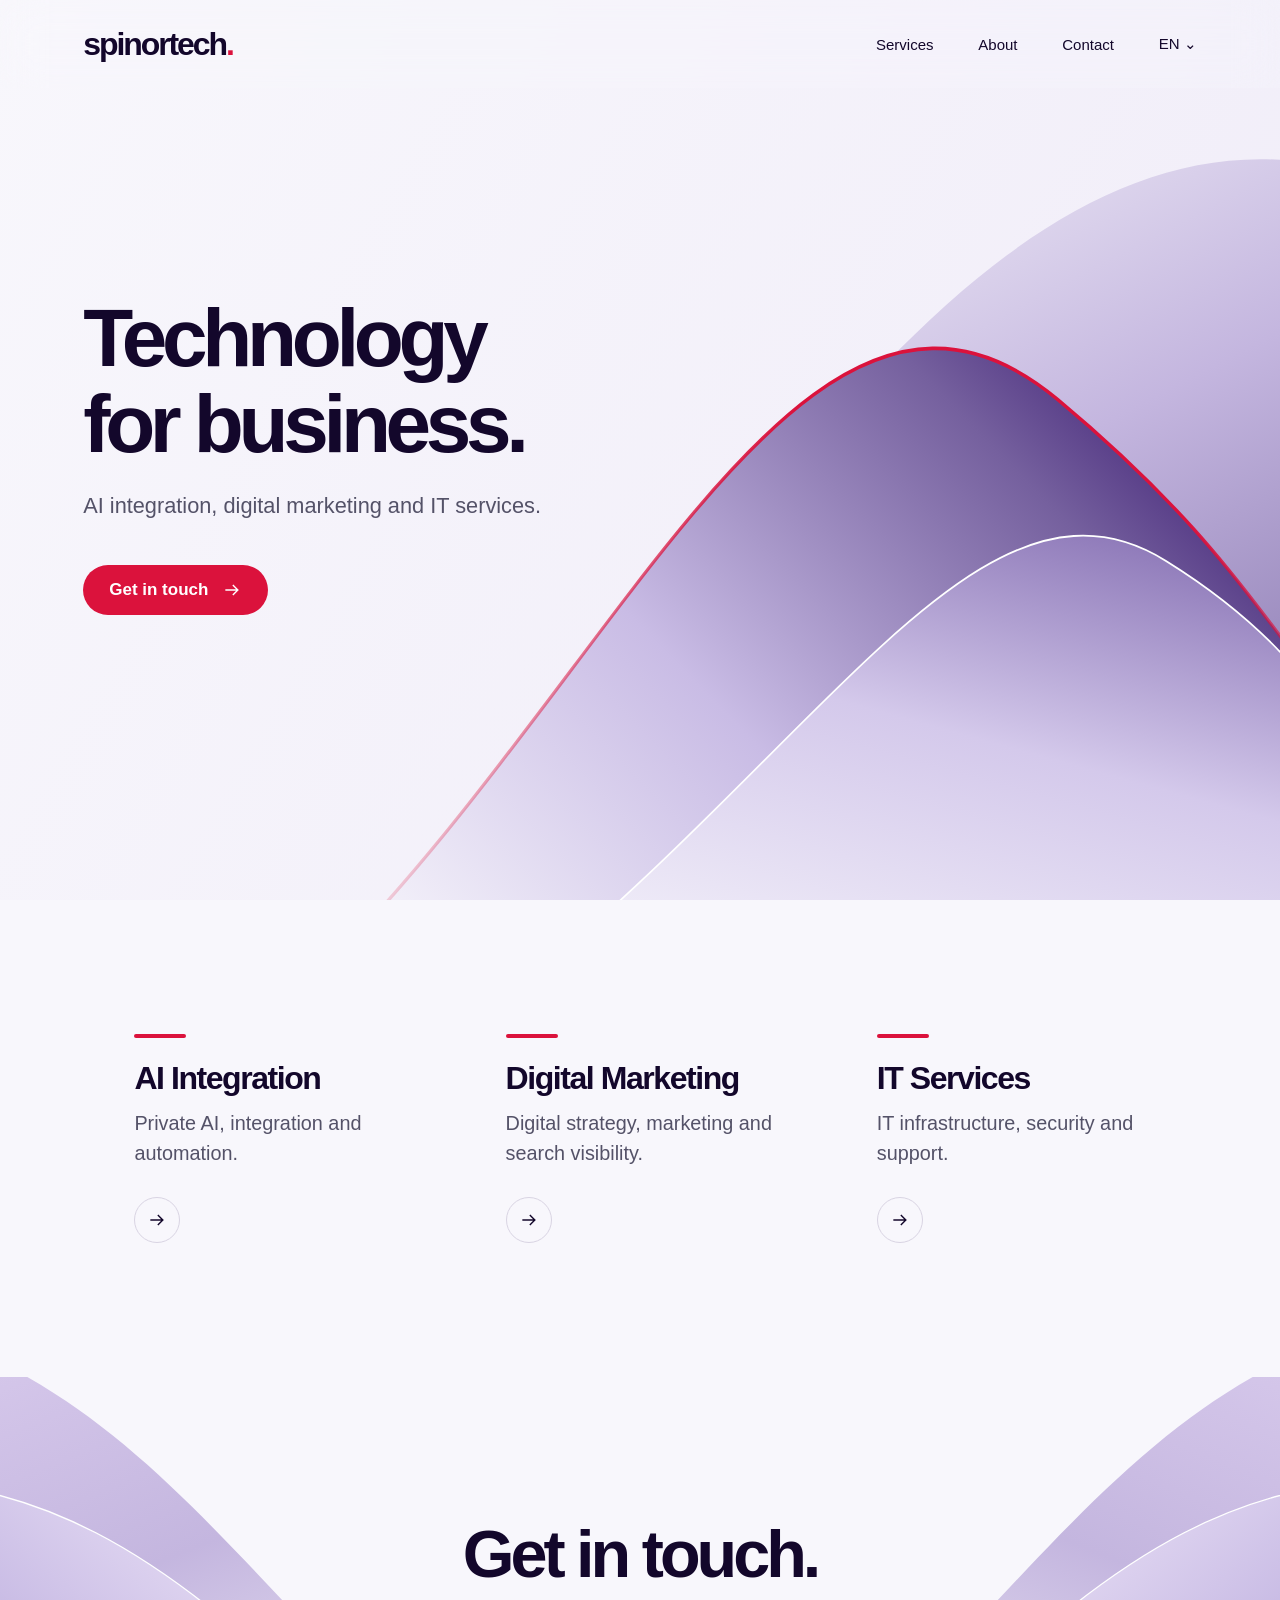
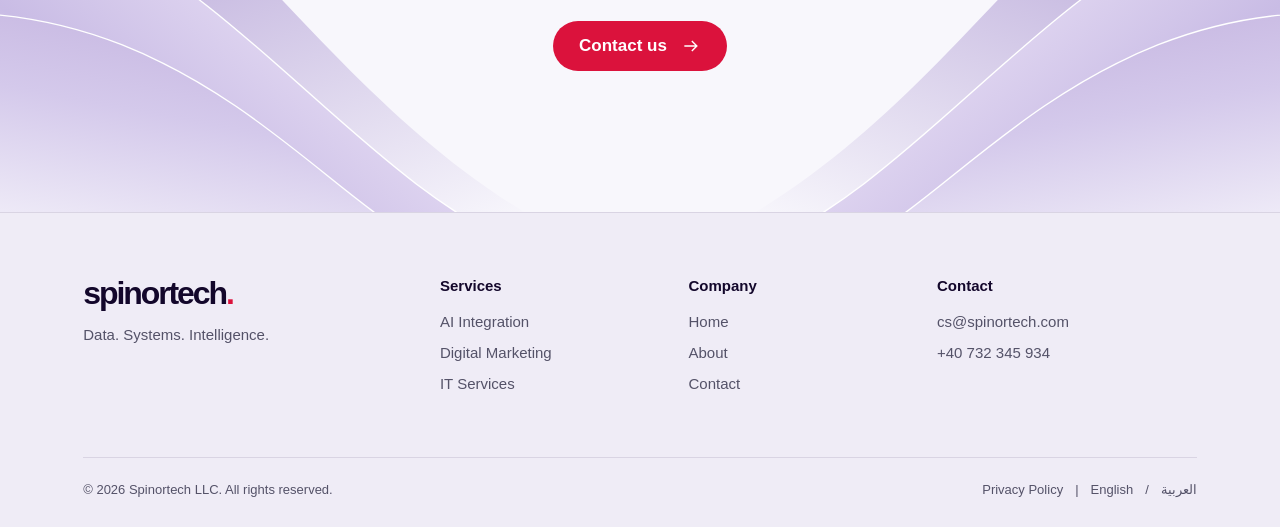
==== commit 4cf4026b: "first commit" ====
--- a/index.html
+++ b/index.html
@@ -1 +1 @@
-<!DOCTYPE html><html lang="en"><head><meta charSet="utf-8"/><meta name="viewport" content="width=device-width, initial-scale=1"/><link rel="stylesheet" href="/_next/static/chunks/1e_6gdkh5hd5v.css" data-precedence="next"/><link rel="stylesheet" href="/_next/static/chunks/2n1qf_7pfq_dc.css" data-precedence="next"/><link rel="preload" as="script" fetchPriority="low" href="/_next/static/chunks/310vm2bl3xxpt.js"/><script src="/_next/static/chunks/1wnov70f88xjy.js" async=""></script><script src="/_next/static/chunks/39_j1bdzreq0m.js" async=""></script><script src="/_next/static/chunks/33om2u2l1wmz7.js" async=""></script><script src="/_next/static/chunks/turbopack-2u1d16houkiyo.js" async=""></script><script src="/_next/static/chunks/08mika-44sn50.js" async=""></script><script src="/_next/static/chunks/0l4x4p5bo7tqf.js" async=""></script><title>Spinortech - Technology for business</title><meta name="description" content="AI integration, digital marketing and IT services."/><script src="/_next/static/chunks/0cz1d0mv5g_q7.js" noModule=""></script></head><body><div hidden=""><!--$--><!--/$--></div><div class="navbar"><div class="navInner"><a class="logo" aria-label="Spinortech home" href="/">spinortech<span>.</span></a><nav aria-label="Main navigation" class="nav"><a href="#services">Services</a><a href="/about">About</a><a href="/contact">Contact</a><a lang="ar" aria-label="Switch to Arabic" href="/ar">EN <span aria-hidden="true">⌄</span></a></nav></div></div><div class="E0kJGG_page"><header class="E0kJGG_header"></header><main><div class="E0kJGG_heroStage"><section class="E0kJGG_hero" aria-labelledby="hero-title"><svg class="E0kJGG_artwork" viewBox="0 0 900 480" preserveAspectRatio="none" xmlns="http://www.w3.org/2000/svg" aria-hidden="true" focusable="false"><defs><linearGradient id="_R_5dbtb_-0" x1="20%" y1="0%" x2="80%" y2="100%"><stop offset="0%" stop-color="#f8f7fc"></stop><stop offset="45%" stop-color="#c4b6df"></stop><stop offset="100%" stop-color="#74629f"></stop></linearGradient><linearGradient id="_R_5dbtb_-1" x1="0%" y1="80%" x2="100%" y2="20%"><stop offset="0%" stop-color="#f8f7fc"></stop><stop offset="40%" stop-color="#c9bce5"></stop><stop offset="75%" stop-color="#75609e"></stop><stop offset="100%" stop-color="#240060"></stop></linearGradient><linearGradient id="_R_5dbtb_-2" x1="20%" y1="100%" x2="70%" y2="0%"><stop offset="0%" stop-color="#f8f7fc"></stop><stop offset="60%" stop-color="#d4c9eb"></stop><stop offset="100%" stop-color="#8d78b8"></stop></linearGradient><linearGradient id="_R_5dbtb_-edge"><stop offset="0%" stop-color="#db123c" stop-opacity="0"></stop><stop offset="45%" stop-color="#db123c"></stop><stop offset="80%" stop-color="#db123c"></stop><stop offset="100%" stop-color="#db123c" stop-opacity=".15"></stop></linearGradient></defs><path d="M290 520C520 280 700 30 980 90L980 540Z" fill="url(#_R_5dbtb_-0)" stroke="none" stroke-width="1"><animate attributeName="d" dur="8s" repeatCount="indefinite" values="M290 520C520 280 700 30 980 90L980 540Z;M290 520C530 320 760 -10 980 125L980 540Z;M290 520C520 280 700 30 980 90L980 540Z" calcMode="spline" keyTimes="0;0.5;1" keySplines=".45 0 .55 1;.45 0 .55 1"></animate></path><path d="M210 530C430 350 550 120 730 220S900 400 990 370L990 550Z" fill="url(#_R_5dbtb_-1)" stroke="url(#_R_5dbtb_-edge)" stroke-width="2"><animate attributeName="d" dur="6s" repeatCount="indefinite" values="M210 530C430 350 550 120 730 220S900 400 990 370L990 550Z;M210 530C440 390 580 75 760 205S900 360 990 390L990 550Z;M210 530C430 350 550 120 730 220S900 400 990 370L990 550Z" calcMode="spline" keyTimes="0;0.5;1" keySplines=".45 0 .55 1;.45 0 .55 1"></animate></path><path d="M360 530C570 350 710 270 820 315S940 440 990 400L990 550Z" fill="url(#_R_5dbtb_-2)" stroke="#ffffff" stroke-width="1"><animate attributeName="d" dur="5s" repeatCount="indefinite" values="M360 530C570 350 710 270 820 315S940 440 990 400L990 550Z;M360 530C590 420 680 220 820 290S940 400 990 420L990 550Z;M360 530C570 350 710 270 820 315S940 440 990 400L990 550Z" calcMode="spline" keyTimes="0;0.5;1" keySplines=".45 0 .55 1;.45 0 .55 1"></animate></path></svg><div class="E0kJGG_container"><div class="E0kJGG_heroContent"><h1 id="hero-title">Technology<br/>for business.</h1><p>AI integration, digital marketing and IT services.</p><a class="E0kJGG_button" href="/contact">Get in touch <svg aria-hidden="true" width="20" height="20" viewBox="0 0 24 24" fill="none" stroke="currentColor" stroke-width="1.7"><path d="M4 12h15m-6-6 6 6-6 6"></path></svg></a></div></div></section></div><section id="services" aria-label="Our services" class="E0kJGG_services"><div class="E0kJGG_container E0kJGG_serviceGrid"><a href="/services/ai-integration"><article class="E0kJGG_service"><svg class="E0kJGG_serviceVisual" viewBox="0 0 180 150" aria-hidden="true" focusable="false" fill="none" stroke="currentColor" stroke-width="1.2"><g><ellipse cx="90" cy="75" rx="65" ry="25" transform="rotate(0 90 75)"></ellipse><ellipse cx="90" cy="75" rx="65" ry="25" transform="rotate(60 90 75)"></ellipse><ellipse cx="90" cy="75" rx="65" ry="25" transform="rotate(120 90 75)"></ellipse><circle cx="90" cy="75" r="9" fill="currentColor"></circle></g></svg><div class="E0kJGG_accent" aria-hidden="true"></div><h2>AI Integration</h2><p>Private AI, integration and automation.</p><div class="E0kJGG_serviceButton" aria-label="Explore AI Integration"><svg aria-hidden="true" width="20" height="20" viewBox="0 0 24 24" fill="none" stroke="currentColor" stroke-width="1.7"><path d="M4 12h15m-6-6 6 6-6 6"></path></svg></div></article></a><a href="/services/digital-marketing"><article class="E0kJGG_service"><svg class="E0kJGG_serviceVisual" viewBox="0 0 180 150" aria-hidden="true" focusable="false" fill="none" stroke="currentColor" stroke-width="1.2"><g><circle cx="90" cy="75" r="22"></circle><circle cx="90" cy="75" r="38"></circle><circle cx="90" cy="75" r="54"></circle><path d="M35 115L75 70L100 88L145 30M120 30H145V55" stroke-width="3"></path></g></svg><div class="E0kJGG_accent" aria-hidden="true"></div><h2>Digital Marketing</h2><p>Digital strategy, marketing and search visibility.</p><div class="E0kJGG_serviceButton" aria-label="Explore Digital Marketing"><svg aria-hidden="true" width="20" height="20" viewBox="0 0 24 24" fill="none" stroke="currentColor" stroke-width="1.7"><path d="M4 12h15m-6-6 6 6-6 6"></path></svg></div></article></a><a href="/services/it-services"><article class="E0kJGG_service"><svg class="E0kJGG_serviceVisual" viewBox="0 0 180 150" aria-hidden="true" focusable="false" fill="none" stroke="currentColor" stroke-width="1.2"><g><path d="M90 15L145 45V105L90 135L35 105V45ZM35 45L90 75L145 45M90 75V135M62 30L117 60V120M117 30L62 60V120M35 75L90 105L145 75"></path></g></svg><div class="E0kJGG_accent" aria-hidden="true"></div><h2>IT Services</h2><p>IT infrastructure, security and support.</p><div class="E0kJGG_serviceButton" aria-label="Explore IT Services"><svg aria-hidden="true" width="20" height="20" viewBox="0 0 24 24" fill="none" stroke="currentColor" stroke-width="1.7"><path d="M4 12h15m-6-6 6 6-6 6"></path></svg></div></article></a></div></section><section class="E0kJGG_contact" aria-labelledby="contact-title"><svg class="E0kJGG_artwork" viewBox="0 0 900 320" preserveAspectRatio="none" xmlns="http://www.w3.org/2000/svg" aria-hidden="true" focusable="false"><defs><linearGradient id="_R_7dbtb_-0" x1="20%" y1="0%" x2="80%" y2="100%"><stop offset="0%" stop-color="#d9cbed"></stop><stop offset="45%" stop-color="#c4b6df"></stop><stop offset="100%" stop-color="#f8f7fc"></stop></linearGradient><linearGradient id="_R_7dbtb_-1" x1="0%" y1="80%" x2="100%" y2="20%"><stop offset="0%" stop-color="#f8f7fc"></stop><stop offset="40%" stop-color="#c9bce5"></stop><stop offset="75%" stop-color="#e8dff5"></stop><stop offset="100%" stop-color="#c4b5df"></stop></linearGradient><linearGradient id="_R_7dbtb_-2" x1="20%" y1="100%" x2="70%" y2="0%"><stop offset="0%" stop-color="#f8f7fc"></stop><stop offset="60%" stop-color="#d4c9eb"></stop><stop offset="100%" stop-color="#c5b5e0"></stop></linearGradient><linearGradient id="_R_7dbtb_-edge"><stop offset="0%" stop-color="#db123c" stop-opacity="0"></stop><stop offset="45%" stop-color="#db123c"></stop><stop offset="80%" stop-color="#db123c"></stop><stop offset="100%" stop-color="#db123c" stop-opacity=".15"></stop></linearGradient></defs><g class="E0kJGG_waveLeft"><path d="M-100 -50C160 -20 230 240 460 350H-100Z" fill="url(#_R_7dbtb_-0)" stroke="none" stroke-width="1"><animate attributeName="d" dur="9s" repeatCount="indefinite" values="M-100 -50C160 -20 230 240 460 350H-100Z;M-100 -50C200 -50 240 280 460 350H-100Z;M-100 -50C160 -20 230 240 460 350H-100Z" calcMode="spline" keyTimes="0;0.5;1" keySplines=".45 0 .55 1;.45 0 .55 1"></animate></path><path d="M-100 70C140 30 240 290 410 350H-100Z" fill="url(#_R_7dbtb_-1)" stroke="#ffffff" stroke-width="1"><animate attributeName="d" dur="7s" repeatCount="indefinite" values="M-100 70C140 30 240 290 410 350H-100Z;M-100 100C180 65 260 260 410 350H-100Z;M-100 70C140 30 240 290 410 350H-100Z" calcMode="spline" keyTimes="0;0.5;1" keySplines=".45 0 .55 1;.45 0 .55 1"></animate></path><path d="M-100 170C150 130 250 330 350 350H-100Z" fill="url(#_R_7dbtb_-2)" stroke="#ffffff" stroke-width="1"><animate attributeName="d" dur="6s" repeatCount="indefinite" values="M-100 170C150 130 250 330 350 350H-100Z;M-100 210C160 100 280 320 350 350H-100Z;M-100 170C150 130 250 330 350 350H-100Z" calcMode="spline" keyTimes="0;0.5;1" keySplines=".45 0 .55 1;.45 0 .55 1"></animate></path></g><g class="E0kJGG_waveRight"><g transform="translate(900 0) scale(-1 1)"><path d="M-100 -50C160 -20 230 240 460 350H-100Z" fill="url(#_R_7dbtb_-0)" stroke="none" stroke-width="1"><animate attributeName="d" dur="9s" repeatCount="indefinite" values="M-100 -50C160 -20 230 240 460 350H-100Z;M-100 -50C200 -50 240 280 460 350H-100Z;M-100 -50C160 -20 230 240 460 350H-100Z" calcMode="spline" keyTimes="0;0.5;1" keySplines=".45 0 .55 1;.45 0 .55 1"></animate></path><path d="M-100 70C140 30 240 290 410 350H-100Z" fill="url(#_R_7dbtb_-1)" stroke="#ffffff" stroke-width="1"><animate attributeName="d" dur="7s" repeatCount="indefinite" values="M-100 70C140 30 240 290 410 350H-100Z;M-100 100C180 65 260 260 410 350H-100Z;M-100 70C140 30 240 290 410 350H-100Z" calcMode="spline" keyTimes="0;0.5;1" keySplines=".45 0 .55 1;.45 0 .55 1"></animate></path><path d="M-100 170C150 130 250 330 350 350H-100Z" fill="url(#_R_7dbtb_-2)" stroke="#ffffff" stroke-width="1"><animate attributeName="d" dur="6s" repeatCount="indefinite" values="M-100 170C150 130 250 330 350 350H-100Z;M-100 210C160 100 280 320 350 350H-100Z;M-100 170C150 130 250 330 350 350H-100Z" calcMode="spline" keyTimes="0;0.5;1" keySplines=".45 0 .55 1;.45 0 .55 1"></animate></path></g></g></svg><h2 id="contact-title">Get in touch.</h2><a class="E0kJGG_button" href="/contact">Contact us <svg aria-hidden="true" width="20" height="20" viewBox="0 0 24 24" fill="none" stroke="currentColor" stroke-width="1.7"><path d="M4 12h15m-6-6 6 6-6 6"></path></svg></a></section></main><footer class="E0kJGG_footer"><div class="E0kJGG_container"><div class="E0kJGG_footerGrid"><div><a class="logo" aria-label="Spinortech home" href="/">spinortech<span>.</span></a><p>Data. Systems. Intelligence.</p></div><nav aria-label="Footer services"><h2>Services</h2><a href="/services/ai-integration">AI Integration</a><a href="/services/digital-marketing">Digital Marketing</a><a href="/services/it-services">IT Services</a></nav><nav aria-label="Company"><h2>Company</h2><a href="/">Home</a><a href="/about">About</a><a href="/contact">Contact</a></nav><div><h2>Contact</h2><a href="mailto:cs@spinortech.com">cs@spinortech.com</a><a href="tel:+40732345934">+40 732 345 934</a></div></div><div class="E0kJGG_footerBottom"><span>© <!-- -->2026<!-- --> Spinortech LLC. All rights reserved.</span><div><a href="/privacy">Privacy Policy</a><span aria-hidden="true">|</span><a href="/">English</a> /<!-- --> <a lang="ar" href="/ar">العربية</a></div></div></div></footer></div><!--$--><!--/$--><script id="_R_">(globalThis["TURBOPACK"] || (globalThis["TURBOPACK"] = [])).push({"otherChunks":["static/chunks/310vm2bl3xxpt.js","static/chunks/1wnov70f88xjy.js","static/chunks/39_j1bdzreq0m.js","static/chunks/33om2u2l1wmz7.js"],"runtimeModuleIds":[94553]});</script><script src="/_next/static/chunks/310vm2bl3xxpt.js" async=""></script><script>(self.__next_f=self.__next_f||[]).push([0])</script><script>self.__next_f.push([1,"1:\"$Sreact.fragment\"\n2:\"/_next/static/chunks/08mika-44sn50.js\"\n3:\"/_next/static/chunks/0l4x4p5bo7tqf.js\"\n4:I[22016,[\"$2\",\"$3\"],\"\"]\n5:I[39756,[\"$2\"],\"default\"]\n6:I[37457,[\"$2\"],\"default\"]\n8:I[25826,[\"$2\",\"$3\"],\"default\"]\n9:I[36304,[\"$2\",\"$3\"],\"default\"]\n11:\"ViewportBoundary\"\n12:I[97367,[\"$2\"],\"$11\"]\n14:\"MetadataBoundary\"\n15:I[97367,[\"$2\"],\"$14\"]\n16:\"$Sreact.suspense\"\n18:I[68027,[\"$2\"],\"default\",1]\n:HL[\"/_next/static/chunks/1e_6gdkh5hd5v.css\",\"style\"]\n:HL[\"/_next/static/chunks/2n1qf_7pfq_dc.css\",\"style\"]\n7:[[\"children\",{\"s\":\"__PAGE__\",\"h\":512,\"d\":{\"r\":[\"$\",\"$1\",\"c\",{\"children\":[[\"$\",\"div\",null,{\"className\":\"E0kJGG_page\",\"children\":[[\"$\",\"$L8\",null,{}],[\"$\",\"header\",null,{\"className\":\"E0kJGG_header\"}],[\"$\",\"main\",null,{\"children\":[[\"$\",\"div\",null,{\"className\":\"E0kJGG_heroStage\",\"children\":[\"$\",\"section\",null,{\"className\":\"E0kJGG_hero\",\"aria-labelledby\":\"hero-title\",\"children\":[[\"$\",\"$L9\",null,{\"variant\":\"hero\"}],[\"$\",\"div\",null,{\"className\":\"E0kJGG_container\",\"children\":[\"$\",\"div\",null,{\"className\":\"E0kJGG_heroContent\",\"children\":[[\"$\",\"h1\",null,{\"id\":\"hero-title\",\"children\":[\"Technology\",[\"$\",\"br\",null,{}],\"for business.\"]}],[\"$\",\"p\",null,{\"children\":\"AI integration, digital marketing and IT services.\"}],[\"$\",\"$L4\",null,{\"href\":\"/contact\",\"className\":\"E0kJGG_button\",\"children\":[\"Get in touch \",[\"$\",\"svg\",null,{\"aria-hidden\":\"true\",\"width\":\"20\",\"height\":\"20\",\"viewBox\":\"0 0 24 24\",\"fill\":\"none\",\"stroke\":\"currentColor\",\"strokeWidth\":\"1.7\",\"children\":[\"$\",\"path\",null,{\"d\":\"M4 12h15m-6-6 6 6-6 6\"}]}]]}]]}]}]]}]}],[\"$\",\"section\",null,{\"id\":\"services\",\"aria-label\":\"Our services\",\"className\":\"E0kJGG_services\",\"children\":[\"$\",\"div\",null,{\"className\":\"E0kJGG_container E0kJGG_serviceGrid\",\"children\":[[\"$\",\"$L4\",\"/services/ai-integration\",{\"href\":\"/services/ai-integration\",\"children\":[\"$\",\"article\",null,{\"className\":\"E0kJGG_service\",\"children\":[[\"$\",\"svg\",null,{\"className\":\"E0kJGG_serviceVisual\",\"viewBox\":\"0 0 180 150\",\"aria-hidden\":\"true\",\"focusable\":\"false\",\"fill\":\"none\",\"stroke\":\"currentColor\",\"strokeWidth\":\"1.2\",\"children\":[\"$\",\"g\",null,{\"children\":[[[\"$\",\"ellipse\",\"0\",{\"cx\":\"90\",\"cy\":\"75\",\"rx\":\"65\",\"ry\":\"25\",\"transform\":\"rotate(0 90 75)\"}],[\"$\",\"ellipse\",\"60\",{\"cx\":\"90\",\"cy\":\"75\",\"rx\":\"65\",\"ry\":\"25\",\"transform\":\"rotate(60 90 75)\"}],[\"$\",\"ellipse\",\"120\",{\"cx\":\"90\",\"cy\":\"75\",\"rx\":\"65\",\"ry\":\"25\",\"transform\":\"rotate(120 90 75)\"}]],[\"$\",\"circle\",null,{\"cx\":\"90\",\"cy\":\"75\",\"r\":\"9\",\"fill\":\"currentColor\"}]]}]}],[\"$\",\"div\",null,{\"className\":\"E0kJGG_accent\",\"aria-hidden\":\"true\"}],[\"$\",\"h2\",null,{\"children\":\"AI Integration\"}],[\"$\",\"p\",null,{\"children\":\"Private AI, integration and automation.\"}],[\"$\",\"div\",null,{\"className\":\"E0kJGG_serviceButton\",\"aria-label\":\"Explore AI Integration\",\"children\":[\"$\",\"svg\",null,{\"aria-hidden\":\"true\",\"width\":\"20\",\"height\":\"20\",\"viewBox\":\"0 0 24 24\",\"fill\":\"none\",\"stroke\":\"currentColor\",\"strokeWidth\":\"1.7\",\"children\":[\"$\",\"path\",null,{\"d\":\"M4 12h15m-6-6 6 6-6 6\"}]}]}]]}]}],[\"$\",\"$L4\",\"/services/digital-marketing\",{\"href\":\"/services/digital-marketing\",\"children\":\"$La\"}],\"$Lb\"]}]}],\"$Lc\"]}],\"$Ld\"]}],[\"$Le\",\"$Lf\"],\"$L10\"]}],\"p\":false,\"v\":null}}]]\n0:{\"P\":null,\"c\":[\"\",\"\"],\"q\":\"\",\"i\":false,\"t\":{\"t\":{\"s\":\"\",\"h\":528,\"d\":{\"r\":[\"$\",\"$1\",\"c\",{\"children\":[[[\"$\",\"link\",\"0\",{\"rel\":\"stylesheet\",\"href\":\"/_next/static/chunks/1e_6gdkh5hd5v.css\",\"precedence\":\"next\",\"crossOrigin\":\"$undefined\",\"nonce\":\"$undefined\"}],[\"$\",\"script\",\"script-0\",{\"src\":\"/_next/static/chunks/08mika-44sn50.js\",\"async\":true,\"nonce\":\"$undefined\"}]],[\"$\",\"html\",null,{\"lang\":\"en\",\"children\":[\"$\",\"body\",null,{\"suppressHydrationWarning\":true,\"children\":[[\"$\",\"div\",null,{\"className\":\"navbar\",\"children\":[\"$\",\"div\",null,{\"className\":\"navInner\",\"children\":[[\"$\",\"$L4\",null,{\"href\":\"/\",\"className\":\"logo\",\"aria-label\":\"Spinortech home\",\"children\":[\"spinortech\",[\"$\",\"span\",null,{\"children\":\".\"}]]}],[\"$\",\"nav\",null,{\"aria-label\":\"Main navigation\",\"className\":\"nav\",\"children\":[[\"$\",\"a\",null,{\"href\":\"#services\",\"children\":\"Services\"}],[\"$\",\"$L4\",null,{\"href\":\"/about\",\"children\":\"About\"}],[\"$\",\"$L4\",null,{\"href\":\"/contact\",\"children\":\"Contact\"}],[\"$\",\"$L4\",null,{\"href\":\"/ar\",\"lang\":\"ar\",\"aria-label\":\"Switch to Arabic\",\"children\":[\"EN \",[\"$\",\"span\",null,{\"aria-hidden\":\"true\",\"children\":\"⌄\"}]]}]]}]]}]}],[\"$\",\"$L5\",null,{\"parallelRouterKey\":\"children\",\"error\":\"$undefined\",\"errorStyles\":\"$undefined\",\"errorScripts\":\"$undefined\",\"template\":[\"$\",\"$L6\",null,{}],\"templateStyles\":\"$undefined\",\"templateScripts\":\"$undefined\",\"notFound\":[[[\"$\",\"title\",null,{\"children\":\"404: This page could not be found.\"}],[\"$\",\"div\",null,{\"style\":{\"fontFamily\":\"system-ui,\\\"Segoe UI\\\",Roboto,Helvetica,Arial,sans-serif,\\\"Apple Color Emoji\\\",\\\"Segoe UI Emoji\\\"\",\"height\":\"100vh\",\"textAlign\":\"center\",\"display\":\"flex\",\"flexDirection\":\"column\",\"alignItems\":\"center\",\"justifyContent\":\"center\"},\"children\":[\"$\",\"div\",null,{\"children\":[[\"$\",\"style\",null,{\"dangerouslySetInnerHTML\":{\"__html\":\"body{color:#000;background:#fff;margin:0}.next-error-h1{border-right:1px solid rgba(0,0,0,.3)}@media (prefers-color-scheme:dark){body{color:#fff;background:#000}.next-error-h1{border-right:1px solid rgba(255,255,255,.3)}}\"}}],[\"$\",\"h1\",null,{\"className\":\"next-error-h1\",\"style\":{\"display\":\"inline-block\",\"margin\":\"0 20px 0 0\",\"padding\":\"0 23px 0 0\",\"fontSize\":24,\"fontWeight\":500,\"verticalAlign\":\"top\",\"lineHeight\":\"49px\"},\"children\":404}],[\"$\",\"div\",null,{\"style\":{\"display\":\"inline-block\"},\"children\":[\"$\",\"h2\",null,{\"style\":{\"fontSize\":14,\"fontWeight\":400,\"lineHeight\":\"49px\",\"margin\":0},\"children\":\"This page could not be found.\"}]}]]}]}]],[]],\"forbidden\":\"$undefined\",\"unauthorized\":\"$undefined\"}]]}]}]]}],\"p\":false,\"v\":null},\"c\":\"$Q7\"},\"h\":{\"r\":[\"$\",\"$1\",\"h\",{\"children\":[null,[\"$\",\"$L12\",null,{\"children\":\"$L13\"}],[\"$\",\"$L15\",null,{\"children\":[[\"$\",\"div\",null,{\"hidden\":true,\"children\":[\"$\",\"$16\",null,{\"name\":\"Next.Metadata\",\"children\":\"$L17\"}]}],null]}],null]}],\"p\":false,\"v\":null}},\"m\":\"$undefined\",\"G\":[\"$18\",[[\"$\",\"link\",\"0\",{\"rel\":\"stylesheet\",\"href\":\"/_next/static/chunks/1e_6gdkh5hd5v.css\",\"precedence\":\"next\",\"crossOrigin\":\"$undefined\",\"nonce\":\"$undefined\"}]]],\"S\":true,\"r\":\"$undefined\",\"s\":\"$undefined\",\"a\":\"$undefined\",\"l\":\"$undefined\",\"p\":\"$undefined\",\"d\":\"$undefined\",\"b\":\"1RbClKiofOkzmxc6NrB8e\"}\n19:I[97367,[\"$2\"],\"OutletBoundary\"]\na:[\"$\",\"article\",null,{\"className\":\"E0kJGG_service\",\"children\":[[\"$\",\"svg\",null,{\"className\":\"E0kJGG_serviceVisual\",\"viewBox\":\"0 0 180 150\",\"aria-hidden\":\"true\",\"focusable\":\"false\",\"fill\":\"none\",\"stroke\":\"currentColor\",\"strokeWidth\":\"1.2\",\"children\":[\"$\",\"g\",null,{\"children\":[[[\"$\",\"circle\",\"22\",{\"cx\":\"90\",\"cy\":\"75\",\"r\":22}],[\"$\",\"circle\",\"38\",{\"cx\":\"90\",\"cy\":\"75\",\"r\":38}],[\"$\",\"circle\",\"54\",{\"cx\":\"90\",\"cy\":\"75\",\"r\":54}]],[\"$\",\"path\",null,{\"d\":\"M35 115L75 70L100 88L145 30M120 30H145V55\",\"strokeWidth\":\"3\"}]]}]}],[\"$\",\"div\",null,{\"className\":\"E0kJGG_accent\",\"aria-hidden\":\"true\"}],[\"$\",\"h2\",null,{\"children\":\"Digital Marketing\"}],[\"$\",\"p\",null,{\"children\":\"Digital strategy, marketing and search visibility.\"}],[\"$\",\"div\",null,{\"className\":\"E0kJGG_serviceButton\",\"aria-label\":\"Explore Digital Marketing\",\"children\":[\"$\",\"svg\",null,{\"aria-hidden\":\"true\",\"width\":\"20\",\"height\":\"20\",\"viewBox\":\"0 0 24 24\",\"fill\":\"none\",\"stroke\":\"currentColor\",\"strokeWidth\":\"1.7\",\"children\":[\"$\",\"path\",null,{\"d\":\"M4 12h15m-6-6 6 6-6 6\"}]}]}]]}]\nb:[\"$\",\"$L4\",\"/services/it-services\",{\"href\":\"/services/it-services\",\"children\":[\"$\",\"article\",null,{\"className\":\"E0kJGG_service\",\"children\":[[\"$\",\"svg\",null,{\"className\":\"E0kJGG_serviceVisual\",\"viewBox\":\"0 0 180 150\",\"aria-hidden\":\"true\",\"focusable\":\"false\",\"fill\":\"none\",\"stroke\":\"currentColor\",\"strokeWidth\":\"1.2\",\"children\":[\"$\",\"g\",null,{\"children\":[\"$\",\"path\",null,{\"d\":\"M90 15L145 45V105L90 135L35 105V45ZM35 45L90 75L145 45M90 75V135M62 30L117 60V120M117 30L62 60V120M35 75L90 105L145 75\"}]}]}],[\"$\",\"div\",null,{\"className\":\"E0kJGG_accent\",\"aria-hidden\":\"true\"}],[\"$\",\"h2\",null,{\"children\":\"IT Services\"}],[\"$\",\"p\",null,{\"children\":\"IT infrastructure, security and support.\"}],[\"$\",\"div\",null,{\"className\":\"E0kJGG_serviceButton\",\"aria-label\":\"Explore IT Services\",\"children\":[\"$\",\"svg\",null,{\"aria-hidden\":\"true\",\"width\":\"20\",\"height\":\"20\",\"viewBox\":\"0 0 24 24\",\"fill\":\"none\",\"stroke\":\"currentColor\",\"strokeWidth\":\"1.7\",\"children\":[\"$\",\"path\",null,{\"d\":\"M4 12h15m-6-6 6 6-6 6\"}]}]}]]}]}]\nc:[\"$\",\"section\",null,{\"className\":\"E0kJGG_contact\",\"aria-labelledby\":\"contact-title\",\"children\":[[\"$\",\"$L9\",null,{\"variant\":\"contact\"}],[\"$\",\"h2\",null,{\"id\":\"contact-title\",\"children\":\"Get in touch.\"}],[\"$\",\"$L4\",null,{\"href\":\"/contact\",\"className\":\"E0kJGG_button\",\"children\":[\"Contact us \",[\"$\",\"svg\",null,{\"aria-hidden\":\"true\",\"width\":\"20\",\"height\":\"20\",\"viewBox\":\"0 0 24 24\",\"fill\":\"none\",\"stroke\":\"currentColor\",\"strokeWidth\":\"1.7\",\"children\":[\"$\",\"path\",null,{\"d\":\"M4 12h15m-6-6 6 6-6 6\"}]}]]}]]}]\nd:[\"$\",\"footer\",null,{\"className\":\"E0kJGG_footer\",\"children\":[\"$\",\"div\",null,{\"className\":\"E0kJGG_container\",\"children\":[[\"$\",\"div\",null,{\"className\":\"E0kJGG_footerGrid\",\"children\":[[\"$\",\"div\",null,{\"children\":[[\"$\",\"$L4\",null,{\"href\":\"/\",\"className\":\"logo\",\"aria-label\":\"Spinortech home\",\"children\":[\"spinortech\",[\"$\",\"span\",null,{\"children\":\".\"}]]}],[\"$\",\"p\",null,{\"children\":\"Data. Systems. Intelligence.\"}]]}],[\"$\",\"nav\",null,{\"aria-label\":\"Footer services\",\"children\":[[\"$\",\"h2\",null,{\"children\":\"Services\"}],[[\"$\",\"$L4\",\"/services/ai-integration\",{\"href\":\"/services/ai-integration\",\"children\":\"AI Integration\"}],[\"$\",\"$L4\",\"/services/digital-marketing\",{\"href\":\"/services/digital-marketing\",\"children\":\"Digital Marketing\"}],[\"$\",\"$L4\",\"/services/it-services\",{\"href\":\"/services/it-services\",\"children\":\"IT Services\"}]]]}],[\"$\",\"nav\",null,{\"aria-label\":\"Company\",\"children\":[[\"$\",\"h2\",null,{\"children\":\"Company\"}],[\"$\",\"$L4\",null,{\"href\":\"/\",\"children\":\"Home\"}],[\"$\",\"$L4\",null,{\"href\":\"/about\",\"children\":\"About\"}],[\"$\",\"$L4\",null,{\"href\":\"/contact\",\"children\":\"Contact\"}]]}],[\"$\",\"div\",null,{\"children\":[[\"$\",\"h2\",null,{\"children\":\"Contact\"}],[\"$\",\"a\",null,{\"href\":\"mailto:cs@spinortech.com\",\"children\":\"cs@spinortech.com\"}],[\"$\",\"a\",null,{\"href\":\"tel:+40732345934\",\"children\":\"+40 732 345 934\"}]]}]]}],[\"$\",\"div\",null,{\"className\":\"E0kJGG_footerBottom\",\"children\":[[\"$\",\"span\",null,{\"children\":[\"© \",2026,\" Spinortech LLC. All rights reserved.\"]}],[\"$\",\"div\",null,{\"children\":[[\"$\",\"$L4\",null,{\"href\":\"/privacy\",\"children\":\"Privacy Policy\"}],[\"$\",\"span\",null,{\"aria-hidden\":\"true\",\"children\":\"|\"}],[\"$\",\"$L4\",null,{\"href\":\"/\",\"children\":\"English\"}],\" /\",\" \",[\"$\",\"$L4\",null,{\"href\":\"/ar\",\"lang\":\"ar\",\"children\":\"العربية\"}]]}]]}]]}]}]\ne:[\"$\",\"link\",\"0\",{\"rel\":\"stylesheet\",\"href\":\"/_next/static/chunks/2n1qf_7pfq_dc.css\",\"precedence\":\"next\",\"crossOrigin\":\"$undefined\",\"nonce\":\"$undefined\"}]\nf:[\"$\",\"script\",\"script-0\",{\"src\":\"/_next/static/chunks/0l4x4p5bo7tqf.js\",\"async\":true,\"nonce\":\"$undefined\"}]\n10:[\"$\",\"$L19\",null,{\"children\":[\"$\",\"$16\",null,{\"name\":\"Next.MetadataOutlet\",\"children\":\"$@1a\"}]}]\n13:[[\"$\",\"meta\",\"0\",{\"charSet\":\"utf-8\"}],[\"$\",\"meta\",\"1\",{\"name\":\"viewport\",\"content\":\"width=device-width, initial-scale=1\"}]]\n17:[[\"$\",\"title\",\"0\",{\"children\":\"Spinortech - Technology for business\"}],[\"$\",\"meta\",\"1\",{\"name\":\"description\",\"content\":\"AI integration, digital marketing and IT services.\"}]]\n1a:null\n"])</script></body></html>+<!DOCTYPE html><html lang="en"><head><meta charSet="utf-8"/><meta name="viewport" content="width=device-width, initial-scale=1"/><link rel="stylesheet" href="/_next/static/chunks/1e_6gdkh5hd5v.css" data-precedence="next"/><link rel="stylesheet" href="/_next/static/chunks/2n1qf_7pfq_dc.css" data-precedence="next"/><link rel="preload" as="script" fetchPriority="low" href="/_next/static/chunks/310vm2bl3xxpt.js"/><script src="/_next/static/chunks/1wnov70f88xjy.js" async=""></script><script src="/_next/static/chunks/39_j1bdzreq0m.js" async=""></script><script src="/_next/static/chunks/33om2u2l1wmz7.js" async=""></script><script src="/_next/static/chunks/turbopack-2u1d16houkiyo.js" async=""></script><script src="/_next/static/chunks/08mika-44sn50.js" async=""></script><script src="/_next/static/chunks/0l4x4p5bo7tqf.js" async=""></script><title>Spinortech - Technology for business</title><meta name="description" content="AI integration, digital marketing and IT services."/><script src="/_next/static/chunks/0cz1d0mv5g_q7.js" noModule=""></script></head><body><div hidden=""><!--$--><!--/$--></div><div class="navbar"><div class="navInner"><a class="logo" aria-label="Spinortech home" href="/">spinortech<span>.</span></a><nav aria-label="Main navigation" class="nav"><a href="#services">Services</a><a href="/about">About</a><a href="/contact">Contact</a><a lang="ar" aria-label="Switch to Arabic" href="/ar">EN <span aria-hidden="true">⌄</span></a></nav></div></div><div class="E0kJGG_page"><header class="E0kJGG_header"></header><main><div class="E0kJGG_heroStage"><section class="E0kJGG_hero" aria-labelledby="hero-title"><svg class="E0kJGG_artwork" viewBox="0 0 900 480" preserveAspectRatio="none" xmlns="http://www.w3.org/2000/svg" aria-hidden="true" focusable="false"><defs><linearGradient id="_R_5dbtb_-0" x1="20%" y1="0%" x2="80%" y2="100%"><stop offset="0%" stop-color="#f8f7fc"></stop><stop offset="45%" stop-color="#c4b6df"></stop><stop offset="100%" stop-color="#74629f"></stop></linearGradient><linearGradient id="_R_5dbtb_-1" x1="0%" y1="80%" x2="100%" y2="20%"><stop offset="0%" stop-color="#f8f7fc"></stop><stop offset="40%" stop-color="#c9bce5"></stop><stop offset="75%" stop-color="#75609e"></stop><stop offset="100%" stop-color="#240060"></stop></linearGradient><linearGradient id="_R_5dbtb_-2" x1="20%" y1="100%" x2="70%" y2="0%"><stop offset="0%" stop-color="#f8f7fc"></stop><stop offset="60%" stop-color="#d4c9eb"></stop><stop offset="100%" stop-color="#8d78b8"></stop></linearGradient><linearGradient id="_R_5dbtb_-edge"><stop offset="0%" stop-color="#db123c" stop-opacity="0"></stop><stop offset="45%" stop-color="#db123c"></stop><stop offset="80%" stop-color="#db123c"></stop><stop offset="100%" stop-color="#db123c" stop-opacity=".15"></stop></linearGradient></defs><path d="M290 520C520 280 700 30 980 90L980 540Z" fill="url(#_R_5dbtb_-0)" stroke="none" stroke-width="1"><animate attributeName="d" dur="8s" repeatCount="indefinite" values="M290 520C520 280 700 30 980 90L980 540Z;M290 520C530 320 760 -10 980 125L980 540Z;M290 520C520 280 700 30 980 90L980 540Z" calcMode="spline" keyTimes="0;0.5;1" keySplines=".45 0 .55 1;.45 0 .55 1"></animate></path><path d="M210 530C430 350 550 120 730 220S900 400 990 370L990 550Z" fill="url(#_R_5dbtb_-1)" stroke="url(#_R_5dbtb_-edge)" stroke-width="2"><animate attributeName="d" dur="6s" repeatCount="indefinite" values="M210 530C430 350 550 120 730 220S900 400 990 370L990 550Z;M210 530C440 390 580 75 760 205S900 360 990 390L990 550Z;M210 530C430 350 550 120 730 220S900 400 990 370L990 550Z" calcMode="spline" keyTimes="0;0.5;1" keySplines=".45 0 .55 1;.45 0 .55 1"></animate></path><path d="M360 530C570 350 710 270 820 315S940 440 990 400L990 550Z" fill="url(#_R_5dbtb_-2)" stroke="#ffffff" stroke-width="1"><animate attributeName="d" dur="5s" repeatCount="indefinite" values="M360 530C570 350 710 270 820 315S940 440 990 400L990 550Z;M360 530C590 420 680 220 820 290S940 400 990 420L990 550Z;M360 530C570 350 710 270 820 315S940 440 990 400L990 550Z" calcMode="spline" keyTimes="0;0.5;1" keySplines=".45 0 .55 1;.45 0 .55 1"></animate></path></svg><div class="E0kJGG_container"><div class="E0kJGG_heroContent"><h1 id="hero-title">Technology<br/>for business.</h1><p>AI integration, digital marketing and IT services.</p><a class="E0kJGG_button" href="/contact">Get in touch <svg aria-hidden="true" width="20" height="20" viewBox="0 0 24 24" fill="none" stroke="currentColor" stroke-width="1.7"><path d="M4 12h15m-6-6 6 6-6 6"></path></svg></a></div></div></section></div><section id="services" aria-label="Our services" class="E0kJGG_services"><div class="E0kJGG_container E0kJGG_serviceGrid"><a href="/services/ai-integration"><article class="E0kJGG_service"><svg class="E0kJGG_serviceVisual" viewBox="0 0 180 150" aria-hidden="true" focusable="false" fill="none" stroke="currentColor" stroke-width="1.2"><g><ellipse cx="90" cy="75" rx="65" ry="25" transform="rotate(0 90 75)"></ellipse><ellipse cx="90" cy="75" rx="65" ry="25" transform="rotate(60 90 75)"></ellipse><ellipse cx="90" cy="75" rx="65" ry="25" transform="rotate(120 90 75)"></ellipse><circle cx="90" cy="75" r="9" fill="currentColor"></circle></g></svg><div class="E0kJGG_accent" aria-hidden="true"></div><h2>AI Integration</h2><p>Private AI, integration and automation.</p><div class="E0kJGG_serviceButton" aria-label="Explore AI Integration"><svg aria-hidden="true" width="20" height="20" viewBox="0 0 24 24" fill="none" stroke="currentColor" stroke-width="1.7"><path d="M4 12h15m-6-6 6 6-6 6"></path></svg></div></article></a><a href="/services/digital-marketing"><article class="E0kJGG_service"><svg class="E0kJGG_serviceVisual" viewBox="0 0 180 150" aria-hidden="true" focusable="false" fill="none" stroke="currentColor" stroke-width="1.2"><g><circle cx="90" cy="75" r="22"></circle><circle cx="90" cy="75" r="38"></circle><circle cx="90" cy="75" r="54"></circle><path d="M35 115L75 70L100 88L145 30M120 30H145V55" stroke-width="3"></path></g></svg><div class="E0kJGG_accent" aria-hidden="true"></div><h2>Digital Marketing</h2><p>Digital strategy, marketing and search visibility.</p><div class="E0kJGG_serviceButton" aria-label="Explore Digital Marketing"><svg aria-hidden="true" width="20" height="20" viewBox="0 0 24 24" fill="none" stroke="currentColor" stroke-width="1.7"><path d="M4 12h15m-6-6 6 6-6 6"></path></svg></div></article></a><a href="/services/it-services"><article class="E0kJGG_service"><svg class="E0kJGG_serviceVisual" viewBox="0 0 180 150" aria-hidden="true" focusable="false" fill="none" stroke="currentColor" stroke-width="1.2"><g><path d="M90 15L145 45V105L90 135L35 105V45ZM35 45L90 75L145 45M90 75V135M62 30L117 60V120M117 30L62 60V120M35 75L90 105L145 75"></path></g></svg><div class="E0kJGG_accent" aria-hidden="true"></div><h2>IT Services</h2><p>IT infrastructure, security and support.</p><div class="E0kJGG_serviceButton" aria-label="Explore IT Services"><svg aria-hidden="true" width="20" height="20" viewBox="0 0 24 24" fill="none" stroke="currentColor" stroke-width="1.7"><path d="M4 12h15m-6-6 6 6-6 6"></path></svg></div></article></a></div></section><section class="E0kJGG_contact" aria-labelledby="contact-title"><svg class="E0kJGG_artwork" viewBox="0 0 900 320" preserveAspectRatio="none" xmlns="http://www.w3.org/2000/svg" aria-hidden="true" focusable="false"><defs><linearGradient id="_R_7dbtb_-0" x1="20%" y1="0%" x2="80%" y2="100%"><stop offset="0%" stop-color="#d9cbed"></stop><stop offset="45%" stop-color="#c4b6df"></stop><stop offset="100%" stop-color="#f8f7fc"></stop></linearGradient><linearGradient id="_R_7dbtb_-1" x1="0%" y1="80%" x2="100%" y2="20%"><stop offset="0%" stop-color="#f8f7fc"></stop><stop offset="40%" stop-color="#c9bce5"></stop><stop offset="75%" stop-color="#e8dff5"></stop><stop offset="100%" stop-color="#c4b5df"></stop></linearGradient><linearGradient id="_R_7dbtb_-2" x1="20%" y1="100%" x2="70%" y2="0%"><stop offset="0%" stop-color="#f8f7fc"></stop><stop offset="60%" stop-color="#d4c9eb"></stop><stop offset="100%" stop-color="#c5b5e0"></stop></linearGradient><linearGradient id="_R_7dbtb_-edge"><stop offset="0%" stop-color="#db123c" stop-opacity="0"></stop><stop offset="45%" stop-color="#db123c"></stop><stop offset="80%" stop-color="#db123c"></stop><stop offset="100%" stop-color="#db123c" stop-opacity=".15"></stop></linearGradient></defs><g class="E0kJGG_waveLeft"><path d="M-100 -50C160 -20 230 240 460 350H-100Z" fill="url(#_R_7dbtb_-0)" stroke="none" stroke-width="1"><animate attributeName="d" dur="9s" repeatCount="indefinite" values="M-100 -50C160 -20 230 240 460 350H-100Z;M-100 -50C200 -50 240 280 460 350H-100Z;M-100 -50C160 -20 230 240 460 350H-100Z" calcMode="spline" keyTimes="0;0.5;1" keySplines=".45 0 .55 1;.45 0 .55 1"></animate></path><path d="M-100 70C140 30 240 290 410 350H-100Z" fill="url(#_R_7dbtb_-1)" stroke="#ffffff" stroke-width="1"><animate attributeName="d" dur="7s" repeatCount="indefinite" values="M-100 70C140 30 240 290 410 350H-100Z;M-100 100C180 65 260 260 410 350H-100Z;M-100 70C140 30 240 290 410 350H-100Z" calcMode="spline" keyTimes="0;0.5;1" keySplines=".45 0 .55 1;.45 0 .55 1"></animate></path><path d="M-100 170C150 130 250 330 350 350H-100Z" fill="url(#_R_7dbtb_-2)" stroke="#ffffff" stroke-width="1"><animate attributeName="d" dur="6s" repeatCount="indefinite" values="M-100 170C150 130 250 330 350 350H-100Z;M-100 210C160 100 280 320 350 350H-100Z;M-100 170C150 130 250 330 350 350H-100Z" calcMode="spline" keyTimes="0;0.5;1" keySplines=".45 0 .55 1;.45 0 .55 1"></animate></path></g><g class="E0kJGG_waveRight"><g transform="translate(900 0) scale(-1 1)"><path d="M-100 -50C160 -20 230 240 460 350H-100Z" fill="url(#_R_7dbtb_-0)" stroke="none" stroke-width="1"><animate attributeName="d" dur="9s" repeatCount="indefinite" values="M-100 -50C160 -20 230 240 460 350H-100Z;M-100 -50C200 -50 240 280 460 350H-100Z;M-100 -50C160 -20 230 240 460 350H-100Z" calcMode="spline" keyTimes="0;0.5;1" keySplines=".45 0 .55 1;.45 0 .55 1"></animate></path><path d="M-100 70C140 30 240 290 410 350H-100Z" fill="url(#_R_7dbtb_-1)" stroke="#ffffff" stroke-width="1"><animate attributeName="d" dur="7s" repeatCount="indefinite" values="M-100 70C140 30 240 290 410 350H-100Z;M-100 100C180 65 260 260 410 350H-100Z;M-100 70C140 30 240 290 410 350H-100Z" calcMode="spline" keyTimes="0;0.5;1" keySplines=".45 0 .55 1;.45 0 .55 1"></animate></path><path d="M-100 170C150 130 250 330 350 350H-100Z" fill="url(#_R_7dbtb_-2)" stroke="#ffffff" stroke-width="1"><animate attributeName="d" dur="6s" repeatCount="indefinite" values="M-100 170C150 130 250 330 350 350H-100Z;M-100 210C160 100 280 320 350 350H-100Z;M-100 170C150 130 250 330 350 350H-100Z" calcMode="spline" keyTimes="0;0.5;1" keySplines=".45 0 .55 1;.45 0 .55 1"></animate></path></g></g></svg><h2 id="contact-title">Get in touch.</h2><a class="E0kJGG_button" href="/contact">Contact us <svg aria-hidden="true" width="20" height="20" viewBox="0 0 24 24" fill="none" stroke="currentColor" stroke-width="1.7"><path d="M4 12h15m-6-6 6 6-6 6"></path></svg></a></section></main><footer class="E0kJGG_footer"><div class="E0kJGG_container"><div class="E0kJGG_footerGrid"><div><a class="logo" aria-label="Spinortech home" href="/">spinortech<span>.</span></a><p>Data. Systems. Intelligence.</p></div><nav aria-label="Footer services"><h2>Services</h2><a href="/services/ai-integration">AI Integration</a><a href="/services/digital-marketing">Digital Marketing</a><a href="/services/it-services">IT Services</a></nav><nav aria-label="Company"><h2>Company</h2><a href="/">Home</a><a href="/about">About</a><a href="/contact">Contact</a></nav><div><h2>Contact</h2><a href="mailto:cs@spinortech.com">cs@spinortech.com</a><a href="tel:+40732345934">+40 732 345 934</a></div></div><div class="E0kJGG_footerBottom"><span>© <!-- -->2026<!-- --> Spinortech LLC. All rights reserved.</span><div><a href="/privacy">Privacy Policy</a><span aria-hidden="true">|</span><a href="/">English</a> /<!-- --> <a lang="ar" href="/ar">العربية</a></div></div></div></footer></div><!--$--><!--/$--><script id="_R_">(globalThis["TURBOPACK"] || (globalThis["TURBOPACK"] = [])).push({"otherChunks":["static/chunks/310vm2bl3xxpt.js","static/chunks/1wnov70f88xjy.js","static/chunks/39_j1bdzreq0m.js","static/chunks/33om2u2l1wmz7.js"],"runtimeModuleIds":[94553]});</script><script src="/_next/static/chunks/310vm2bl3xxpt.js" async=""></script><script>(self.__next_f=self.__next_f||[]).push([0])</script><script>self.__next_f.push([1,"1:\"$Sreact.fragment\"\n2:\"/_next/static/chunks/08mika-44sn50.js\"\n3:\"/_next/static/chunks/0l4x4p5bo7tqf.js\"\n4:I[22016,[\"$2\",\"$3\"],\"\"]\n5:I[39756,[\"$2\"],\"default\"]\n6:I[37457,[\"$2\"],\"default\"]\n8:I[25826,[\"$2\",\"$3\"],\"default\"]\n9:I[36304,[\"$2\",\"$3\"],\"default\"]\n11:\"ViewportBoundary\"\n12:I[97367,[\"$2\"],\"$11\"]\n14:\"MetadataBoundary\"\n15:I[97367,[\"$2\"],\"$14\"]\n16:\"$Sreact.suspense\"\n18:I[68027,[\"$2\"],\"default\",1]\n:HL[\"/_next/static/chunks/1e_6gdkh5hd5v.css\",\"style\"]\n:HL[\"/_next/static/chunks/2n1qf_7pfq_dc.css\",\"style\"]\n7:[[\"children\",{\"s\":\"__PAGE__\",\"h\":512,\"d\":{\"r\":[\"$\",\"$1\",\"c\",{\"children\":[[\"$\",\"div\",null,{\"className\":\"E0kJGG_page\",\"children\":[[\"$\",\"$L8\",null,{}],[\"$\",\"header\",null,{\"className\":\"E0kJGG_header\"}],[\"$\",\"main\",null,{\"children\":[[\"$\",\"div\",null,{\"className\":\"E0kJGG_heroStage\",\"children\":[\"$\",\"section\",null,{\"className\":\"E0kJGG_hero\",\"aria-labelledby\":\"hero-title\",\"children\":[[\"$\",\"$L9\",null,{\"variant\":\"hero\"}],[\"$\",\"div\",null,{\"className\":\"E0kJGG_container\",\"children\":[\"$\",\"div\",null,{\"className\":\"E0kJGG_heroContent\",\"children\":[[\"$\",\"h1\",null,{\"id\":\"hero-title\",\"children\":[\"Technology\",[\"$\",\"br\",null,{}],\"for business.\"]}],[\"$\",\"p\",null,{\"children\":\"AI integration, digital marketing and IT services.\"}],[\"$\",\"$L4\",null,{\"href\":\"/contact\",\"className\":\"E0kJGG_button\",\"children\":[\"Get in touch \",[\"$\",\"svg\",null,{\"aria-hidden\":\"true\",\"width\":\"20\",\"height\":\"20\",\"viewBox\":\"0 0 24 24\",\"fill\":\"none\",\"stroke\":\"currentColor\",\"strokeWidth\":\"1.7\",\"children\":[\"$\",\"path\",null,{\"d\":\"M4 12h15m-6-6 6 6-6 6\"}]}]]}]]}]}]]}]}],[\"$\",\"section\",null,{\"id\":\"services\",\"aria-label\":\"Our services\",\"className\":\"E0kJGG_services\",\"children\":[\"$\",\"div\",null,{\"className\":\"E0kJGG_container E0kJGG_serviceGrid\",\"children\":[[\"$\",\"$L4\",\"/services/ai-integration\",{\"href\":\"/services/ai-integration\",\"children\":[\"$\",\"article\",null,{\"className\":\"E0kJGG_service\",\"children\":[[\"$\",\"svg\",null,{\"className\":\"E0kJGG_serviceVisual\",\"viewBox\":\"0 0 180 150\",\"aria-hidden\":\"true\",\"focusable\":\"false\",\"fill\":\"none\",\"stroke\":\"currentColor\",\"strokeWidth\":\"1.2\",\"children\":[\"$\",\"g\",null,{\"children\":[[[\"$\",\"ellipse\",\"0\",{\"cx\":\"90\",\"cy\":\"75\",\"rx\":\"65\",\"ry\":\"25\",\"transform\":\"rotate(0 90 75)\"}],[\"$\",\"ellipse\",\"60\",{\"cx\":\"90\",\"cy\":\"75\",\"rx\":\"65\",\"ry\":\"25\",\"transform\":\"rotate(60 90 75)\"}],[\"$\",\"ellipse\",\"120\",{\"cx\":\"90\",\"cy\":\"75\",\"rx\":\"65\",\"ry\":\"25\",\"transform\":\"rotate(120 90 75)\"}]],[\"$\",\"circle\",null,{\"cx\":\"90\",\"cy\":\"75\",\"r\":\"9\",\"fill\":\"currentColor\"}]]}]}],[\"$\",\"div\",null,{\"className\":\"E0kJGG_accent\",\"aria-hidden\":\"true\"}],[\"$\",\"h2\",null,{\"children\":\"AI Integration\"}],[\"$\",\"p\",null,{\"children\":\"Private AI, integration and automation.\"}],[\"$\",\"div\",null,{\"className\":\"E0kJGG_serviceButton\",\"aria-label\":\"Explore AI Integration\",\"children\":[\"$\",\"svg\",null,{\"aria-hidden\":\"true\",\"width\":\"20\",\"height\":\"20\",\"viewBox\":\"0 0 24 24\",\"fill\":\"none\",\"stroke\":\"currentColor\",\"strokeWidth\":\"1.7\",\"children\":[\"$\",\"path\",null,{\"d\":\"M4 12h15m-6-6 6 6-6 6\"}]}]}]]}]}],[\"$\",\"$L4\",\"/services/digital-marketing\",{\"href\":\"/services/digital-marketing\",\"children\":\"$La\"}],\"$Lb\"]}]}],\"$Lc\"]}],\"$Ld\"]}],[\"$Le\",\"$Lf\"],\"$L10\"]}],\"p\":false,\"v\":null}}]]\n0:{\"P\":null,\"c\":[\"\",\"\"],\"q\":\"\",\"i\":false,\"t\":{\"t\":{\"s\":\"\",\"h\":528,\"d\":{\"r\":[\"$\",\"$1\",\"c\",{\"children\":[[[\"$\",\"link\",\"0\",{\"rel\":\"stylesheet\",\"href\":\"/_next/static/chunks/1e_6gdkh5hd5v.css\",\"precedence\":\"next\",\"crossOrigin\":\"$undefined\",\"nonce\":\"$undefined\"}],[\"$\",\"script\",\"script-0\",{\"src\":\"/_next/static/chunks/08mika-44sn50.js\",\"async\":true,\"nonce\":\"$undefined\"}]],[\"$\",\"html\",null,{\"lang\":\"en\",\"children\":[\"$\",\"body\",null,{\"suppressHydrationWarning\":true,\"children\":[[\"$\",\"div\",null,{\"className\":\"navbar\",\"children\":[\"$\",\"div\",null,{\"className\":\"navInner\",\"children\":[[\"$\",\"$L4\",null,{\"href\":\"/\",\"className\":\"logo\",\"aria-label\":\"Spinortech home\",\"children\":[\"spinortech\",[\"$\",\"span\",null,{\"children\":\".\"}]]}],[\"$\",\"nav\",null,{\"aria-label\":\"Main navigation\",\"className\":\"nav\",\"children\":[[\"$\",\"a\",null,{\"href\":\"#services\",\"children\":\"Services\"}],[\"$\",\"$L4\",null,{\"href\":\"/about\",\"children\":\"About\"}],[\"$\",\"$L4\",null,{\"href\":\"/contact\",\"children\":\"Contact\"}],[\"$\",\"$L4\",null,{\"href\":\"/ar\",\"lang\":\"ar\",\"aria-label\":\"Switch to Arabic\",\"children\":[\"EN \",[\"$\",\"span\",null,{\"aria-hidden\":\"true\",\"children\":\"⌄\"}]]}]]}]]}]}],[\"$\",\"$L5\",null,{\"parallelRouterKey\":\"children\",\"error\":\"$undefined\",\"errorStyles\":\"$undefined\",\"errorScripts\":\"$undefined\",\"template\":[\"$\",\"$L6\",null,{}],\"templateStyles\":\"$undefined\",\"templateScripts\":\"$undefined\",\"notFound\":[[[\"$\",\"title\",null,{\"children\":\"404: This page could not be found.\"}],[\"$\",\"div\",null,{\"style\":{\"fontFamily\":\"system-ui,\\\"Segoe UI\\\",Roboto,Helvetica,Arial,sans-serif,\\\"Apple Color Emoji\\\",\\\"Segoe UI Emoji\\\"\",\"height\":\"100vh\",\"textAlign\":\"center\",\"display\":\"flex\",\"flexDirection\":\"column\",\"alignItems\":\"center\",\"justifyContent\":\"center\"},\"children\":[\"$\",\"div\",null,{\"children\":[[\"$\",\"style\",null,{\"dangerouslySetInnerHTML\":{\"__html\":\"body{color:#000;background:#fff;margin:0}.next-error-h1{border-right:1px solid rgba(0,0,0,.3)}@media (prefers-color-scheme:dark){body{color:#fff;background:#000}.next-error-h1{border-right:1px solid rgba(255,255,255,.3)}}\"}}],[\"$\",\"h1\",null,{\"className\":\"next-error-h1\",\"style\":{\"display\":\"inline-block\",\"margin\":\"0 20px 0 0\",\"padding\":\"0 23px 0 0\",\"fontSize\":24,\"fontWeight\":500,\"verticalAlign\":\"top\",\"lineHeight\":\"49px\"},\"children\":404}],[\"$\",\"div\",null,{\"style\":{\"display\":\"inline-block\"},\"children\":[\"$\",\"h2\",null,{\"style\":{\"fontSize\":14,\"fontWeight\":400,\"lineHeight\":\"49px\",\"margin\":0},\"children\":\"This page could not be found.\"}]}]]}]}]],[]],\"forbidden\":\"$undefined\",\"unauthorized\":\"$undefined\"}]]}]}]]}],\"p\":false,\"v\":null},\"c\":\"$Q7\"},\"h\":{\"r\":[\"$\",\"$1\",\"h\",{\"children\":[null,[\"$\",\"$L12\",null,{\"children\":\"$L13\"}],[\"$\",\"$L15\",null,{\"children\":[[\"$\",\"div\",null,{\"hidden\":true,\"children\":[\"$\",\"$16\",null,{\"name\":\"Next.Metadata\",\"children\":\"$L17\"}]}],null]}],null]}],\"p\":false,\"v\":null}},\"m\":\"$undefined\",\"G\":[\"$18\",[[\"$\",\"link\",\"0\",{\"rel\":\"stylesheet\",\"href\":\"/_next/static/chunks/1e_6gdkh5hd5v.css\",\"precedence\":\"next\",\"crossOrigin\":\"$undefined\",\"nonce\":\"$undefined\"}]]],\"S\":true,\"r\":\"$undefined\",\"s\":\"$undefined\",\"a\":\"$undefined\",\"l\":\"$undefined\",\"p\":\"$undefined\",\"d\":\"$undefined\",\"b\":\"wQoaBzFvA-ydmo8AiD9cf\"}\n19:I[97367,[\"$2\"],\"OutletBoundary\"]\na:[\"$\",\"article\",null,{\"className\":\"E0kJGG_service\",\"children\":[[\"$\",\"svg\",null,{\"className\":\"E0kJGG_serviceVisual\",\"viewBox\":\"0 0 180 150\",\"aria-hidden\":\"true\",\"focusable\":\"false\",\"fill\":\"none\",\"stroke\":\"currentColor\",\"strokeWidth\":\"1.2\",\"children\":[\"$\",\"g\",null,{\"children\":[[[\"$\",\"circle\",\"22\",{\"cx\":\"90\",\"cy\":\"75\",\"r\":22}],[\"$\",\"circle\",\"38\",{\"cx\":\"90\",\"cy\":\"75\",\"r\":38}],[\"$\",\"circle\",\"54\",{\"cx\":\"90\",\"cy\":\"75\",\"r\":54}]],[\"$\",\"path\",null,{\"d\":\"M35 115L75 70L100 88L145 30M120 30H145V55\",\"strokeWidth\":\"3\"}]]}]}],[\"$\",\"div\",null,{\"className\":\"E0kJGG_accent\",\"aria-hidden\":\"true\"}],[\"$\",\"h2\",null,{\"children\":\"Digital Marketing\"}],[\"$\",\"p\",null,{\"children\":\"Digital strategy, marketing and search visibility.\"}],[\"$\",\"div\",null,{\"className\":\"E0kJGG_serviceButton\",\"aria-label\":\"Explore Digital Marketing\",\"children\":[\"$\",\"svg\",null,{\"aria-hidden\":\"true\",\"width\":\"20\",\"height\":\"20\",\"viewBox\":\"0 0 24 24\",\"fill\":\"none\",\"stroke\":\"currentColor\",\"strokeWidth\":\"1.7\",\"children\":[\"$\",\"path\",null,{\"d\":\"M4 12h15m-6-6 6 6-6 6\"}]}]}]]}]\nb:[\"$\",\"$L4\",\"/services/it-services\",{\"href\":\"/services/it-services\",\"children\":[\"$\",\"article\",null,{\"className\":\"E0kJGG_service\",\"children\":[[\"$\",\"svg\",null,{\"className\":\"E0kJGG_serviceVisual\",\"viewBox\":\"0 0 180 150\",\"aria-hidden\":\"true\",\"focusable\":\"false\",\"fill\":\"none\",\"stroke\":\"currentColor\",\"strokeWidth\":\"1.2\",\"children\":[\"$\",\"g\",null,{\"children\":[\"$\",\"path\",null,{\"d\":\"M90 15L145 45V105L90 135L35 105V45ZM35 45L90 75L145 45M90 75V135M62 30L117 60V120M117 30L62 60V120M35 75L90 105L145 75\"}]}]}],[\"$\",\"div\",null,{\"className\":\"E0kJGG_accent\",\"aria-hidden\":\"true\"}],[\"$\",\"h2\",null,{\"children\":\"IT Services\"}],[\"$\",\"p\",null,{\"children\":\"IT infrastructure, security and support.\"}],[\"$\",\"div\",null,{\"className\":\"E0kJGG_serviceButton\",\"aria-label\":\"Explore IT Services\",\"children\":[\"$\",\"svg\",null,{\"aria-hidden\":\"true\",\"width\":\"20\",\"height\":\"20\",\"viewBox\":\"0 0 24 24\",\"fill\":\"none\",\"stroke\":\"currentColor\",\"strokeWidth\":\"1.7\",\"children\":[\"$\",\"path\",null,{\"d\":\"M4 12h15m-6-6 6 6-6 6\"}]}]}]]}]}]\nc:[\"$\",\"section\",null,{\"className\":\"E0kJGG_contact\",\"aria-labelledby\":\"contact-title\",\"children\":[[\"$\",\"$L9\",null,{\"variant\":\"contact\"}],[\"$\",\"h2\",null,{\"id\":\"contact-title\",\"children\":\"Get in touch.\"}],[\"$\",\"$L4\",null,{\"href\":\"/contact\",\"className\":\"E0kJGG_button\",\"children\":[\"Contact us \",[\"$\",\"svg\",null,{\"aria-hidden\":\"true\",\"width\":\"20\",\"height\":\"20\",\"viewBox\":\"0 0 24 24\",\"fill\":\"none\",\"stroke\":\"currentColor\",\"strokeWidth\":\"1.7\",\"children\":[\"$\",\"path\",null,{\"d\":\"M4 12h15m-6-6 6 6-6 6\"}]}]]}]]}]\nd:[\"$\",\"footer\",null,{\"className\":\"E0kJGG_footer\",\"children\":[\"$\",\"div\",null,{\"className\":\"E0kJGG_container\",\"children\":[[\"$\",\"div\",null,{\"className\":\"E0kJGG_footerGrid\",\"children\":[[\"$\",\"div\",null,{\"children\":[[\"$\",\"$L4\",null,{\"href\":\"/\",\"className\":\"logo\",\"aria-label\":\"Spinortech home\",\"children\":[\"spinortech\",[\"$\",\"span\",null,{\"children\":\".\"}]]}],[\"$\",\"p\",null,{\"children\":\"Data. Systems. Intelligence.\"}]]}],[\"$\",\"nav\",null,{\"aria-label\":\"Footer services\",\"children\":[[\"$\",\"h2\",null,{\"children\":\"Services\"}],[[\"$\",\"$L4\",\"/services/ai-integration\",{\"href\":\"/services/ai-integration\",\"children\":\"AI Integration\"}],[\"$\",\"$L4\",\"/services/digital-marketing\",{\"href\":\"/services/digital-marketing\",\"children\":\"Digital Marketing\"}],[\"$\",\"$L4\",\"/services/it-services\",{\"href\":\"/services/it-services\",\"children\":\"IT Services\"}]]]}],[\"$\",\"nav\",null,{\"aria-label\":\"Company\",\"children\":[[\"$\",\"h2\",null,{\"children\":\"Company\"}],[\"$\",\"$L4\",null,{\"href\":\"/\",\"children\":\"Home\"}],[\"$\",\"$L4\",null,{\"href\":\"/about\",\"children\":\"About\"}],[\"$\",\"$L4\",null,{\"href\":\"/contact\",\"children\":\"Contact\"}]]}],[\"$\",\"div\",null,{\"children\":[[\"$\",\"h2\",null,{\"children\":\"Contact\"}],[\"$\",\"a\",null,{\"href\":\"mailto:cs@spinortech.com\",\"children\":\"cs@spinortech.com\"}],[\"$\",\"a\",null,{\"href\":\"tel:+40732345934\",\"children\":\"+40 732 345 934\"}]]}]]}],[\"$\",\"div\",null,{\"className\":\"E0kJGG_footerBottom\",\"children\":[[\"$\",\"span\",null,{\"children\":[\"© \",2026,\" Spinortech LLC. All rights reserved.\"]}],[\"$\",\"div\",null,{\"children\":[[\"$\",\"$L4\",null,{\"href\":\"/privacy\",\"children\":\"Privacy Policy\"}],[\"$\",\"span\",null,{\"aria-hidden\":\"true\",\"children\":\"|\"}],[\"$\",\"$L4\",null,{\"href\":\"/\",\"children\":\"English\"}],\" /\",\" \",[\"$\",\"$L4\",null,{\"href\":\"/ar\",\"lang\":\"ar\",\"children\":\"العربية\"}]]}]]}]]}]}]\ne:[\"$\",\"link\",\"0\",{\"rel\":\"stylesheet\",\"href\":\"/_next/static/chunks/2n1qf_7pfq_dc.css\",\"precedence\":\"next\",\"crossOrigin\":\"$undefined\",\"nonce\":\"$undefined\"}]\nf:[\"$\",\"script\",\"script-0\",{\"src\":\"/_next/static/chunks/0l4x4p5bo7tqf.js\",\"async\":true,\"nonce\":\"$undefined\"}]\n10:[\"$\",\"$L19\",null,{\"children\":[\"$\",\"$16\",null,{\"name\":\"Next.MetadataOutlet\",\"children\":\"$@1a\"}]}]\n13:[[\"$\",\"meta\",\"0\",{\"charSet\":\"utf-8\"}],[\"$\",\"meta\",\"1\",{\"name\":\"viewport\",\"content\":\"width=device-width, initial-scale=1\"}]]\n17:[[\"$\",\"title\",\"0\",{\"children\":\"Spinortech - Technology for business\"}],[\"$\",\"meta\",\"1\",{\"name\":\"description\",\"content\":\"AI integration, digital marketing and IT services.\"}]]\n1a:null\n"])</script></body></html>
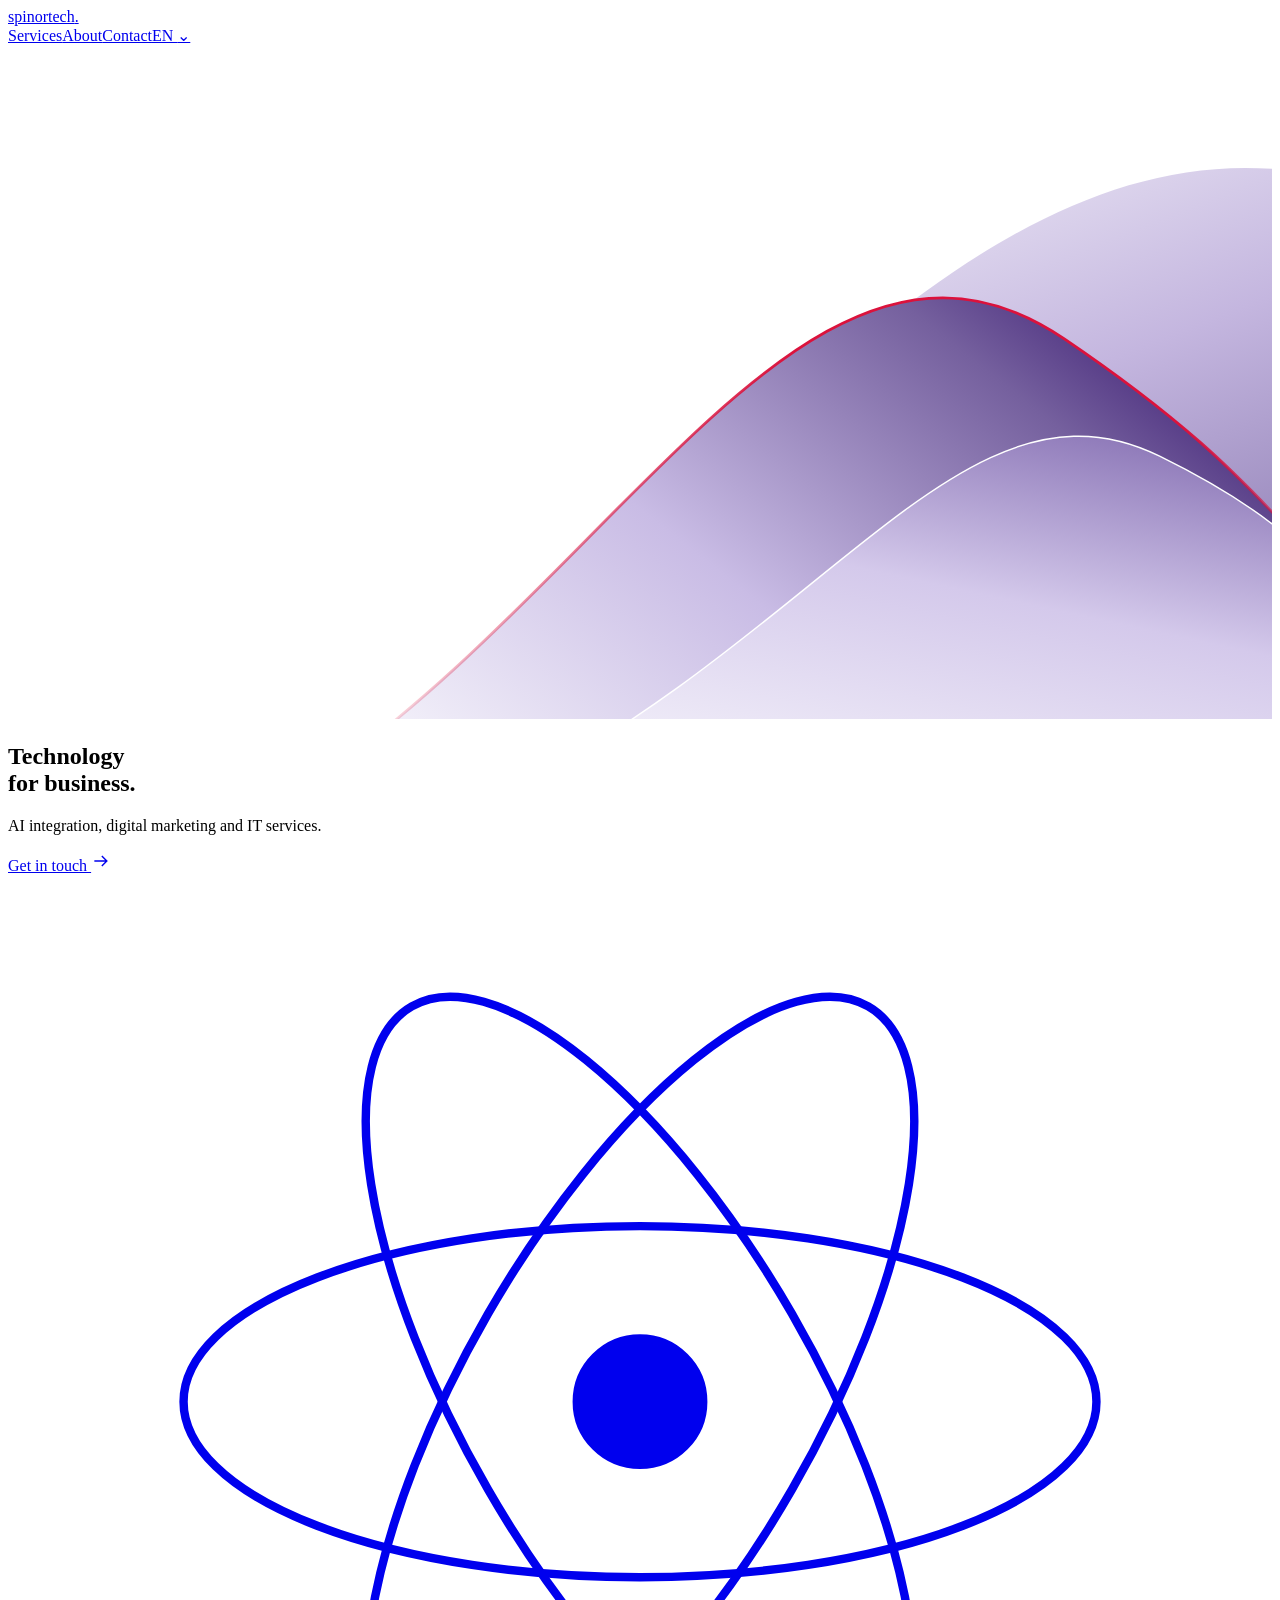
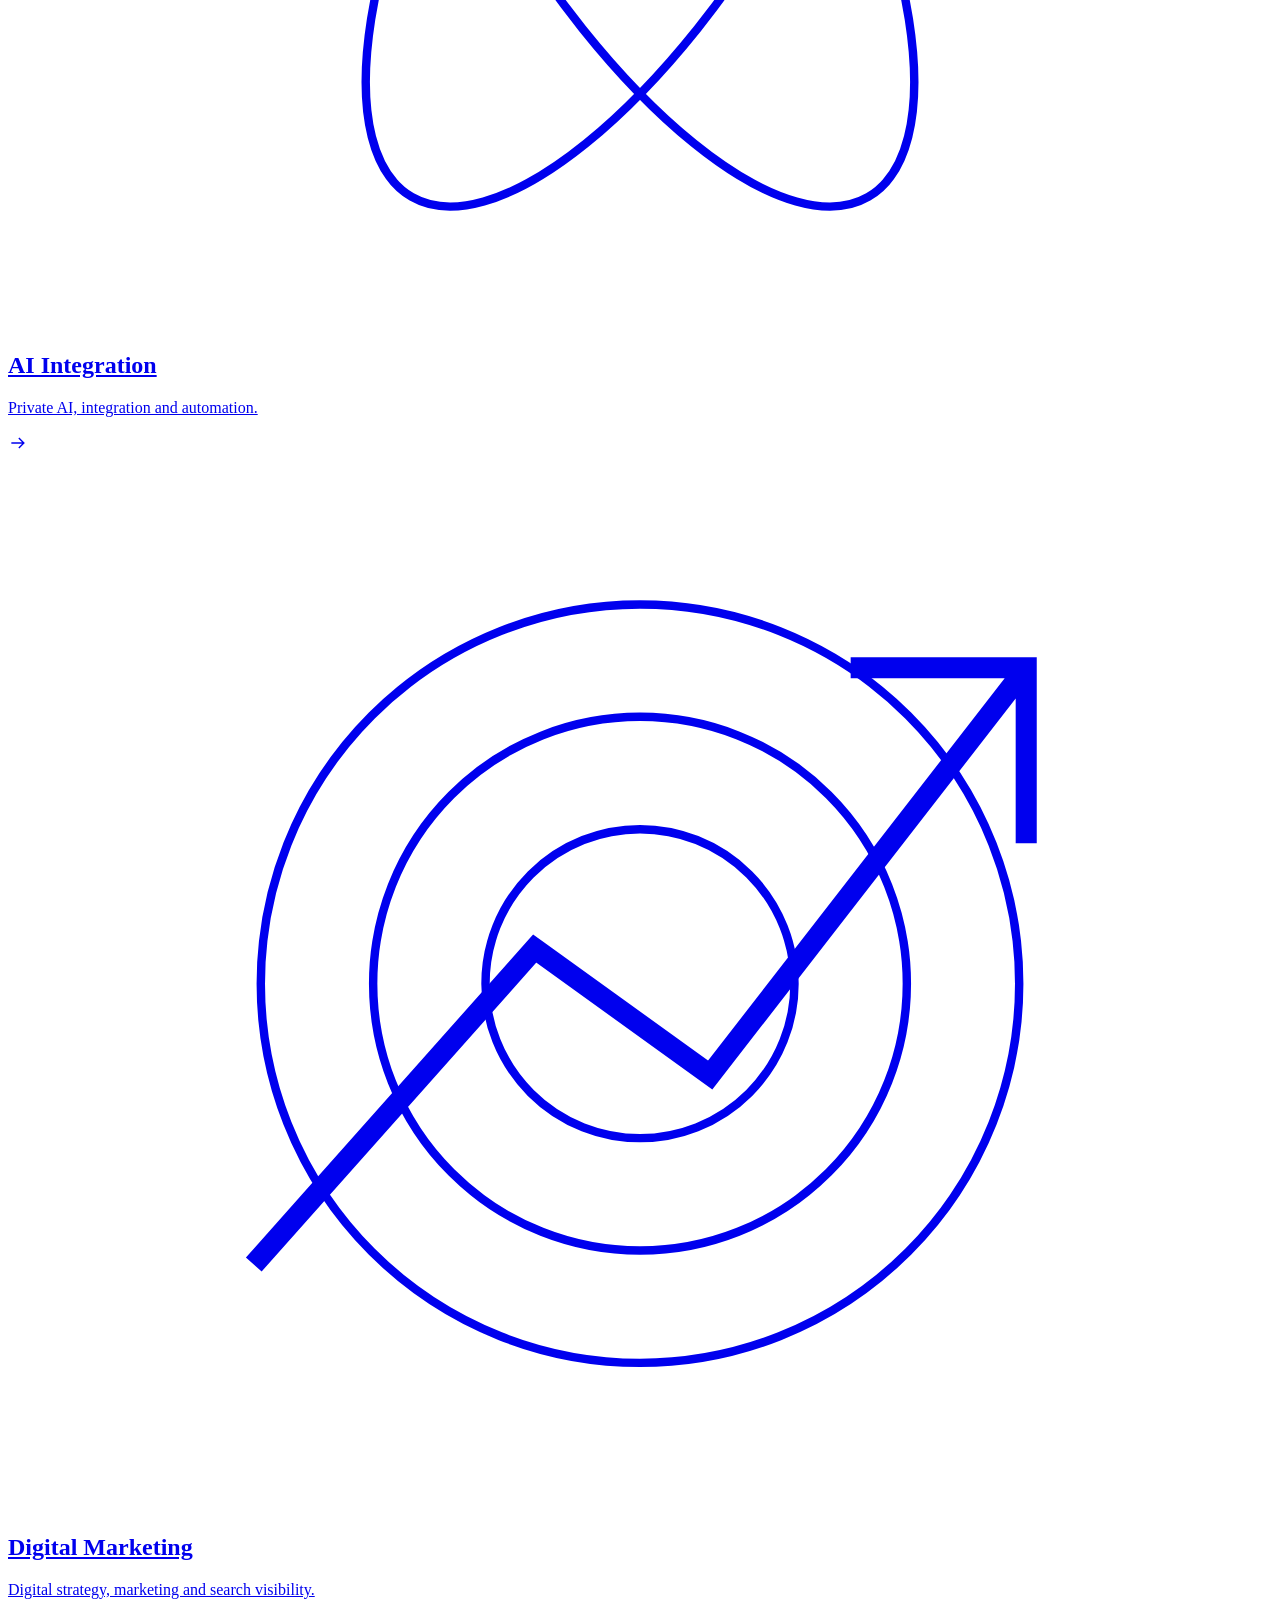
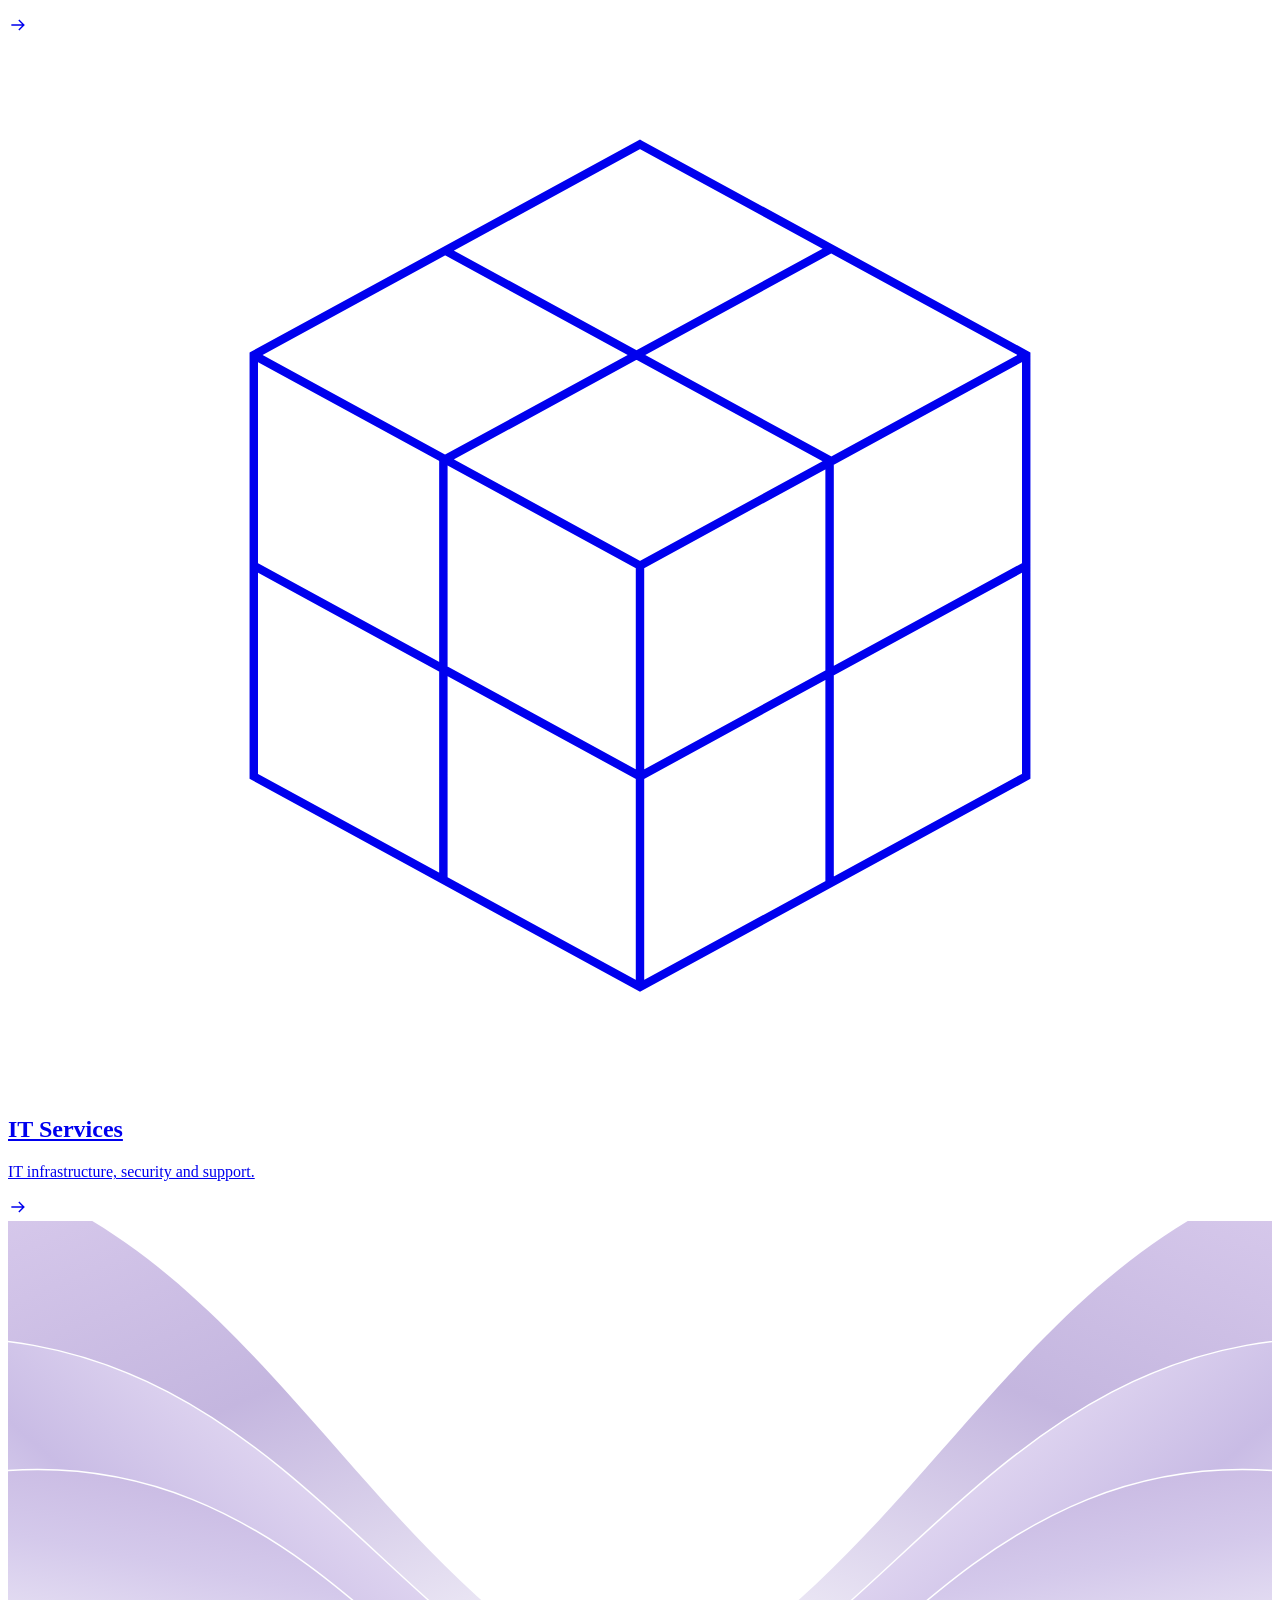
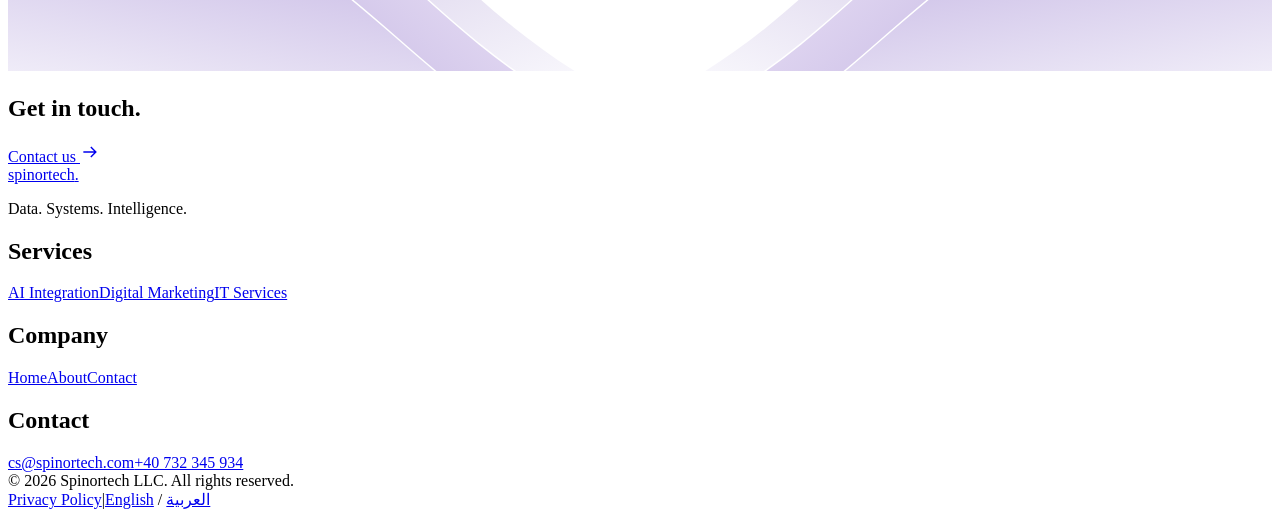
==== commit a3171c00: "first commit" ====
--- a/index.html
+++ b/index.html
@@ -1 +1 @@
-<!DOCTYPE html><html lang="en"><head><meta charSet="utf-8"/><meta name="viewport" content="width=device-width, initial-scale=1"/><link rel="stylesheet" href="/_next/static/chunks/1e_6gdkh5hd5v.css" data-precedence="next"/><link rel="stylesheet" href="/_next/static/chunks/2n1qf_7pfq_dc.css" data-precedence="next"/><link rel="preload" as="script" fetchPriority="low" href="/_next/static/chunks/310vm2bl3xxpt.js"/><script src="/_next/static/chunks/1wnov70f88xjy.js" async=""></script><script src="/_next/static/chunks/39_j1bdzreq0m.js" async=""></script><script src="/_next/static/chunks/33om2u2l1wmz7.js" async=""></script><script src="/_next/static/chunks/turbopack-2u1d16houkiyo.js" async=""></script><script src="/_next/static/chunks/08mika-44sn50.js" async=""></script><script src="/_next/static/chunks/0l4x4p5bo7tqf.js" async=""></script><title>Spinortech - Technology for business</title><meta name="description" content="AI integration, digital marketing and IT services."/><script src="/_next/static/chunks/0cz1d0mv5g_q7.js" noModule=""></script></head><body><div hidden=""><!--$--><!--/$--></div><div class="navbar"><div class="navInner"><a class="logo" aria-label="Spinortech home" href="/">spinortech<span>.</span></a><nav aria-label="Main navigation" class="nav"><a href="#services">Services</a><a href="/about">About</a><a href="/contact">Contact</a><a lang="ar" aria-label="Switch to Arabic" href="/ar">EN <span aria-hidden="true">⌄</span></a></nav></div></div><div class="E0kJGG_page"><header class="E0kJGG_header"></header><main><div class="E0kJGG_heroStage"><section class="E0kJGG_hero" aria-labelledby="hero-title"><svg class="E0kJGG_artwork" viewBox="0 0 900 480" preserveAspectRatio="none" xmlns="http://www.w3.org/2000/svg" aria-hidden="true" focusable="false"><defs><linearGradient id="_R_5dbtb_-0" x1="20%" y1="0%" x2="80%" y2="100%"><stop offset="0%" stop-color="#f8f7fc"></stop><stop offset="45%" stop-color="#c4b6df"></stop><stop offset="100%" stop-color="#74629f"></stop></linearGradient><linearGradient id="_R_5dbtb_-1" x1="0%" y1="80%" x2="100%" y2="20%"><stop offset="0%" stop-color="#f8f7fc"></stop><stop offset="40%" stop-color="#c9bce5"></stop><stop offset="75%" stop-color="#75609e"></stop><stop offset="100%" stop-color="#240060"></stop></linearGradient><linearGradient id="_R_5dbtb_-2" x1="20%" y1="100%" x2="70%" y2="0%"><stop offset="0%" stop-color="#f8f7fc"></stop><stop offset="60%" stop-color="#d4c9eb"></stop><stop offset="100%" stop-color="#8d78b8"></stop></linearGradient><linearGradient id="_R_5dbtb_-edge"><stop offset="0%" stop-color="#db123c" stop-opacity="0"></stop><stop offset="45%" stop-color="#db123c"></stop><stop offset="80%" stop-color="#db123c"></stop><stop offset="100%" stop-color="#db123c" stop-opacity=".15"></stop></linearGradient></defs><path d="M290 520C520 280 700 30 980 90L980 540Z" fill="url(#_R_5dbtb_-0)" stroke="none" stroke-width="1"><animate attributeName="d" dur="8s" repeatCount="indefinite" values="M290 520C520 280 700 30 980 90L980 540Z;M290 520C530 320 760 -10 980 125L980 540Z;M290 520C520 280 700 30 980 90L980 540Z" calcMode="spline" keyTimes="0;0.5;1" keySplines=".45 0 .55 1;.45 0 .55 1"></animate></path><path d="M210 530C430 350 550 120 730 220S900 400 990 370L990 550Z" fill="url(#_R_5dbtb_-1)" stroke="url(#_R_5dbtb_-edge)" stroke-width="2"><animate attributeName="d" dur="6s" repeatCount="indefinite" values="M210 530C430 350 550 120 730 220S900 400 990 370L990 550Z;M210 530C440 390 580 75 760 205S900 360 990 390L990 550Z;M210 530C430 350 550 120 730 220S900 400 990 370L990 550Z" calcMode="spline" keyTimes="0;0.5;1" keySplines=".45 0 .55 1;.45 0 .55 1"></animate></path><path d="M360 530C570 350 710 270 820 315S940 440 990 400L990 550Z" fill="url(#_R_5dbtb_-2)" stroke="#ffffff" stroke-width="1"><animate attributeName="d" dur="5s" repeatCount="indefinite" values="M360 530C570 350 710 270 820 315S940 440 990 400L990 550Z;M360 530C590 420 680 220 820 290S940 400 990 420L990 550Z;M360 530C570 350 710 270 820 315S940 440 990 400L990 550Z" calcMode="spline" keyTimes="0;0.5;1" keySplines=".45 0 .55 1;.45 0 .55 1"></animate></path></svg><div class="E0kJGG_container"><div class="E0kJGG_heroContent"><h1 id="hero-title">Technology<br/>for business.</h1><p>AI integration, digital marketing and IT services.</p><a class="E0kJGG_button" href="/contact">Get in touch <svg aria-hidden="true" width="20" height="20" viewBox="0 0 24 24" fill="none" stroke="currentColor" stroke-width="1.7"><path d="M4 12h15m-6-6 6 6-6 6"></path></svg></a></div></div></section></div><section id="services" aria-label="Our services" class="E0kJGG_services"><div class="E0kJGG_container E0kJGG_serviceGrid"><a href="/services/ai-integration"><article class="E0kJGG_service"><svg class="E0kJGG_serviceVisual" viewBox="0 0 180 150" aria-hidden="true" focusable="false" fill="none" stroke="currentColor" stroke-width="1.2"><g><ellipse cx="90" cy="75" rx="65" ry="25" transform="rotate(0 90 75)"></ellipse><ellipse cx="90" cy="75" rx="65" ry="25" transform="rotate(60 90 75)"></ellipse><ellipse cx="90" cy="75" rx="65" ry="25" transform="rotate(120 90 75)"></ellipse><circle cx="90" cy="75" r="9" fill="currentColor"></circle></g></svg><div class="E0kJGG_accent" aria-hidden="true"></div><h2>AI Integration</h2><p>Private AI, integration and automation.</p><div class="E0kJGG_serviceButton" aria-label="Explore AI Integration"><svg aria-hidden="true" width="20" height="20" viewBox="0 0 24 24" fill="none" stroke="currentColor" stroke-width="1.7"><path d="M4 12h15m-6-6 6 6-6 6"></path></svg></div></article></a><a href="/services/digital-marketing"><article class="E0kJGG_service"><svg class="E0kJGG_serviceVisual" viewBox="0 0 180 150" aria-hidden="true" focusable="false" fill="none" stroke="currentColor" stroke-width="1.2"><g><circle cx="90" cy="75" r="22"></circle><circle cx="90" cy="75" r="38"></circle><circle cx="90" cy="75" r="54"></circle><path d="M35 115L75 70L100 88L145 30M120 30H145V55" stroke-width="3"></path></g></svg><div class="E0kJGG_accent" aria-hidden="true"></div><h2>Digital Marketing</h2><p>Digital strategy, marketing and search visibility.</p><div class="E0kJGG_serviceButton" aria-label="Explore Digital Marketing"><svg aria-hidden="true" width="20" height="20" viewBox="0 0 24 24" fill="none" stroke="currentColor" stroke-width="1.7"><path d="M4 12h15m-6-6 6 6-6 6"></path></svg></div></article></a><a href="/services/it-services"><article class="E0kJGG_service"><svg class="E0kJGG_serviceVisual" viewBox="0 0 180 150" aria-hidden="true" focusable="false" fill="none" stroke="currentColor" stroke-width="1.2"><g><path d="M90 15L145 45V105L90 135L35 105V45ZM35 45L90 75L145 45M90 75V135M62 30L117 60V120M117 30L62 60V120M35 75L90 105L145 75"></path></g></svg><div class="E0kJGG_accent" aria-hidden="true"></div><h2>IT Services</h2><p>IT infrastructure, security and support.</p><div class="E0kJGG_serviceButton" aria-label="Explore IT Services"><svg aria-hidden="true" width="20" height="20" viewBox="0 0 24 24" fill="none" stroke="currentColor" stroke-width="1.7"><path d="M4 12h15m-6-6 6 6-6 6"></path></svg></div></article></a></div></section><section class="E0kJGG_contact" aria-labelledby="contact-title"><svg class="E0kJGG_artwork" viewBox="0 0 900 320" preserveAspectRatio="none" xmlns="http://www.w3.org/2000/svg" aria-hidden="true" focusable="false"><defs><linearGradient id="_R_7dbtb_-0" x1="20%" y1="0%" x2="80%" y2="100%"><stop offset="0%" stop-color="#d9cbed"></stop><stop offset="45%" stop-color="#c4b6df"></stop><stop offset="100%" stop-color="#f8f7fc"></stop></linearGradient><linearGradient id="_R_7dbtb_-1" x1="0%" y1="80%" x2="100%" y2="20%"><stop offset="0%" stop-color="#f8f7fc"></stop><stop offset="40%" stop-color="#c9bce5"></stop><stop offset="75%" stop-color="#e8dff5"></stop><stop offset="100%" stop-color="#c4b5df"></stop></linearGradient><linearGradient id="_R_7dbtb_-2" x1="20%" y1="100%" x2="70%" y2="0%"><stop offset="0%" stop-color="#f8f7fc"></stop><stop offset="60%" stop-color="#d4c9eb"></stop><stop offset="100%" stop-color="#c5b5e0"></stop></linearGradient><linearGradient id="_R_7dbtb_-edge"><stop offset="0%" stop-color="#db123c" stop-opacity="0"></stop><stop offset="45%" stop-color="#db123c"></stop><stop offset="80%" stop-color="#db123c"></stop><stop offset="100%" stop-color="#db123c" stop-opacity=".15"></stop></linearGradient></defs><g class="E0kJGG_waveLeft"><path d="M-100 -50C160 -20 230 240 460 350H-100Z" fill="url(#_R_7dbtb_-0)" stroke="none" stroke-width="1"><animate attributeName="d" dur="9s" repeatCount="indefinite" values="M-100 -50C160 -20 230 240 460 350H-100Z;M-100 -50C200 -50 240 280 460 350H-100Z;M-100 -50C160 -20 230 240 460 350H-100Z" calcMode="spline" keyTimes="0;0.5;1" keySplines=".45 0 .55 1;.45 0 .55 1"></animate></path><path d="M-100 70C140 30 240 290 410 350H-100Z" fill="url(#_R_7dbtb_-1)" stroke="#ffffff" stroke-width="1"><animate attributeName="d" dur="7s" repeatCount="indefinite" values="M-100 70C140 30 240 290 410 350H-100Z;M-100 100C180 65 260 260 410 350H-100Z;M-100 70C140 30 240 290 410 350H-100Z" calcMode="spline" keyTimes="0;0.5;1" keySplines=".45 0 .55 1;.45 0 .55 1"></animate></path><path d="M-100 170C150 130 250 330 350 350H-100Z" fill="url(#_R_7dbtb_-2)" stroke="#ffffff" stroke-width="1"><animate attributeName="d" dur="6s" repeatCount="indefinite" values="M-100 170C150 130 250 330 350 350H-100Z;M-100 210C160 100 280 320 350 350H-100Z;M-100 170C150 130 250 330 350 350H-100Z" calcMode="spline" keyTimes="0;0.5;1" keySplines=".45 0 .55 1;.45 0 .55 1"></animate></path></g><g class="E0kJGG_waveRight"><g transform="translate(900 0) scale(-1 1)"><path d="M-100 -50C160 -20 230 240 460 350H-100Z" fill="url(#_R_7dbtb_-0)" stroke="none" stroke-width="1"><animate attributeName="d" dur="9s" repeatCount="indefinite" values="M-100 -50C160 -20 230 240 460 350H-100Z;M-100 -50C200 -50 240 280 460 350H-100Z;M-100 -50C160 -20 230 240 460 350H-100Z" calcMode="spline" keyTimes="0;0.5;1" keySplines=".45 0 .55 1;.45 0 .55 1"></animate></path><path d="M-100 70C140 30 240 290 410 350H-100Z" fill="url(#_R_7dbtb_-1)" stroke="#ffffff" stroke-width="1"><animate attributeName="d" dur="7s" repeatCount="indefinite" values="M-100 70C140 30 240 290 410 350H-100Z;M-100 100C180 65 260 260 410 350H-100Z;M-100 70C140 30 240 290 410 350H-100Z" calcMode="spline" keyTimes="0;0.5;1" keySplines=".45 0 .55 1;.45 0 .55 1"></animate></path><path d="M-100 170C150 130 250 330 350 350H-100Z" fill="url(#_R_7dbtb_-2)" stroke="#ffffff" stroke-width="1"><animate attributeName="d" dur="6s" repeatCount="indefinite" values="M-100 170C150 130 250 330 350 350H-100Z;M-100 210C160 100 280 320 350 350H-100Z;M-100 170C150 130 250 330 350 350H-100Z" calcMode="spline" keyTimes="0;0.5;1" keySplines=".45 0 .55 1;.45 0 .55 1"></animate></path></g></g></svg><h2 id="contact-title">Get in touch.</h2><a class="E0kJGG_button" href="/contact">Contact us <svg aria-hidden="true" width="20" height="20" viewBox="0 0 24 24" fill="none" stroke="currentColor" stroke-width="1.7"><path d="M4 12h15m-6-6 6 6-6 6"></path></svg></a></section></main><footer class="E0kJGG_footer"><div class="E0kJGG_container"><div class="E0kJGG_footerGrid"><div><a class="logo" aria-label="Spinortech home" href="/">spinortech<span>.</span></a><p>Data. Systems. Intelligence.</p></div><nav aria-label="Footer services"><h2>Services</h2><a href="/services/ai-integration">AI Integration</a><a href="/services/digital-marketing">Digital Marketing</a><a href="/services/it-services">IT Services</a></nav><nav aria-label="Company"><h2>Company</h2><a href="/">Home</a><a href="/about">About</a><a href="/contact">Contact</a></nav><div><h2>Contact</h2><a href="mailto:cs@spinortech.com">cs@spinortech.com</a><a href="tel:+40732345934">+40 732 345 934</a></div></div><div class="E0kJGG_footerBottom"><span>© <!-- -->2026<!-- --> Spinortech LLC. All rights reserved.</span><div><a href="/privacy">Privacy Policy</a><span aria-hidden="true">|</span><a href="/">English</a> /<!-- --> <a lang="ar" href="/ar">العربية</a></div></div></div></footer></div><!--$--><!--/$--><script id="_R_">(globalThis["TURBOPACK"] || (globalThis["TURBOPACK"] = [])).push({"otherChunks":["static/chunks/310vm2bl3xxpt.js","static/chunks/1wnov70f88xjy.js","static/chunks/39_j1bdzreq0m.js","static/chunks/33om2u2l1wmz7.js"],"runtimeModuleIds":[94553]});</script><script src="/_next/static/chunks/310vm2bl3xxpt.js" async=""></script><script>(self.__next_f=self.__next_f||[]).push([0])</script><script>self.__next_f.push([1,"1:\"$Sreact.fragment\"\n2:\"/_next/static/chunks/08mika-44sn50.js\"\n3:\"/_next/static/chunks/0l4x4p5bo7tqf.js\"\n4:I[22016,[\"$2\",\"$3\"],\"\"]\n5:I[39756,[\"$2\"],\"default\"]\n6:I[37457,[\"$2\"],\"default\"]\n8:I[25826,[\"$2\",\"$3\"],\"default\"]\n9:I[36304,[\"$2\",\"$3\"],\"default\"]\n11:\"ViewportBoundary\"\n12:I[97367,[\"$2\"],\"$11\"]\n14:\"MetadataBoundary\"\n15:I[97367,[\"$2\"],\"$14\"]\n16:\"$Sreact.suspense\"\n18:I[68027,[\"$2\"],\"default\",1]\n:HL[\"/_next/static/chunks/1e_6gdkh5hd5v.css\",\"style\"]\n:HL[\"/_next/static/chunks/2n1qf_7pfq_dc.css\",\"style\"]\n7:[[\"children\",{\"s\":\"__PAGE__\",\"h\":512,\"d\":{\"r\":[\"$\",\"$1\",\"c\",{\"children\":[[\"$\",\"div\",null,{\"className\":\"E0kJGG_page\",\"children\":[[\"$\",\"$L8\",null,{}],[\"$\",\"header\",null,{\"className\":\"E0kJGG_header\"}],[\"$\",\"main\",null,{\"children\":[[\"$\",\"div\",null,{\"className\":\"E0kJGG_heroStage\",\"children\":[\"$\",\"section\",null,{\"className\":\"E0kJGG_hero\",\"aria-labelledby\":\"hero-title\",\"children\":[[\"$\",\"$L9\",null,{\"variant\":\"hero\"}],[\"$\",\"div\",null,{\"className\":\"E0kJGG_container\",\"children\":[\"$\",\"div\",null,{\"className\":\"E0kJGG_heroContent\",\"children\":[[\"$\",\"h1\",null,{\"id\":\"hero-title\",\"children\":[\"Technology\",[\"$\",\"br\",null,{}],\"for business.\"]}],[\"$\",\"p\",null,{\"children\":\"AI integration, digital marketing and IT services.\"}],[\"$\",\"$L4\",null,{\"href\":\"/contact\",\"className\":\"E0kJGG_button\",\"children\":[\"Get in touch \",[\"$\",\"svg\",null,{\"aria-hidden\":\"true\",\"width\":\"20\",\"height\":\"20\",\"viewBox\":\"0 0 24 24\",\"fill\":\"none\",\"stroke\":\"currentColor\",\"strokeWidth\":\"1.7\",\"children\":[\"$\",\"path\",null,{\"d\":\"M4 12h15m-6-6 6 6-6 6\"}]}]]}]]}]}]]}]}],[\"$\",\"section\",null,{\"id\":\"services\",\"aria-label\":\"Our services\",\"className\":\"E0kJGG_services\",\"children\":[\"$\",\"div\",null,{\"className\":\"E0kJGG_container E0kJGG_serviceGrid\",\"children\":[[\"$\",\"$L4\",\"/services/ai-integration\",{\"href\":\"/services/ai-integration\",\"children\":[\"$\",\"article\",null,{\"className\":\"E0kJGG_service\",\"children\":[[\"$\",\"svg\",null,{\"className\":\"E0kJGG_serviceVisual\",\"viewBox\":\"0 0 180 150\",\"aria-hidden\":\"true\",\"focusable\":\"false\",\"fill\":\"none\",\"stroke\":\"currentColor\",\"strokeWidth\":\"1.2\",\"children\":[\"$\",\"g\",null,{\"children\":[[[\"$\",\"ellipse\",\"0\",{\"cx\":\"90\",\"cy\":\"75\",\"rx\":\"65\",\"ry\":\"25\",\"transform\":\"rotate(0 90 75)\"}],[\"$\",\"ellipse\",\"60\",{\"cx\":\"90\",\"cy\":\"75\",\"rx\":\"65\",\"ry\":\"25\",\"transform\":\"rotate(60 90 75)\"}],[\"$\",\"ellipse\",\"120\",{\"cx\":\"90\",\"cy\":\"75\",\"rx\":\"65\",\"ry\":\"25\",\"transform\":\"rotate(120 90 75)\"}]],[\"$\",\"circle\",null,{\"cx\":\"90\",\"cy\":\"75\",\"r\":\"9\",\"fill\":\"currentColor\"}]]}]}],[\"$\",\"div\",null,{\"className\":\"E0kJGG_accent\",\"aria-hidden\":\"true\"}],[\"$\",\"h2\",null,{\"children\":\"AI Integration\"}],[\"$\",\"p\",null,{\"children\":\"Private AI, integration and automation.\"}],[\"$\",\"div\",null,{\"className\":\"E0kJGG_serviceButton\",\"aria-label\":\"Explore AI Integration\",\"children\":[\"$\",\"svg\",null,{\"aria-hidden\":\"true\",\"width\":\"20\",\"height\":\"20\",\"viewBox\":\"0 0 24 24\",\"fill\":\"none\",\"stroke\":\"currentColor\",\"strokeWidth\":\"1.7\",\"children\":[\"$\",\"path\",null,{\"d\":\"M4 12h15m-6-6 6 6-6 6\"}]}]}]]}]}],[\"$\",\"$L4\",\"/services/digital-marketing\",{\"href\":\"/services/digital-marketing\",\"children\":\"$La\"}],\"$Lb\"]}]}],\"$Lc\"]}],\"$Ld\"]}],[\"$Le\",\"$Lf\"],\"$L10\"]}],\"p\":false,\"v\":null}}]]\n0:{\"P\":null,\"c\":[\"\",\"\"],\"q\":\"\",\"i\":false,\"t\":{\"t\":{\"s\":\"\",\"h\":528,\"d\":{\"r\":[\"$\",\"$1\",\"c\",{\"children\":[[[\"$\",\"link\",\"0\",{\"rel\":\"stylesheet\",\"href\":\"/_next/static/chunks/1e_6gdkh5hd5v.css\",\"precedence\":\"next\",\"crossOrigin\":\"$undefined\",\"nonce\":\"$undefined\"}],[\"$\",\"script\",\"script-0\",{\"src\":\"/_next/static/chunks/08mika-44sn50.js\",\"async\":true,\"nonce\":\"$undefined\"}]],[\"$\",\"html\",null,{\"lang\":\"en\",\"children\":[\"$\",\"body\",null,{\"suppressHydrationWarning\":true,\"children\":[[\"$\",\"div\",null,{\"className\":\"navbar\",\"children\":[\"$\",\"div\",null,{\"className\":\"navInner\",\"children\":[[\"$\",\"$L4\",null,{\"href\":\"/\",\"className\":\"logo\",\"aria-label\":\"Spinortech home\",\"children\":[\"spinortech\",[\"$\",\"span\",null,{\"children\":\".\"}]]}],[\"$\",\"nav\",null,{\"aria-label\":\"Main navigation\",\"className\":\"nav\",\"children\":[[\"$\",\"a\",null,{\"href\":\"#services\",\"children\":\"Services\"}],[\"$\",\"$L4\",null,{\"href\":\"/about\",\"children\":\"About\"}],[\"$\",\"$L4\",null,{\"href\":\"/contact\",\"children\":\"Contact\"}],[\"$\",\"$L4\",null,{\"href\":\"/ar\",\"lang\":\"ar\",\"aria-label\":\"Switch to Arabic\",\"children\":[\"EN \",[\"$\",\"span\",null,{\"aria-hidden\":\"true\",\"children\":\"⌄\"}]]}]]}]]}]}],[\"$\",\"$L5\",null,{\"parallelRouterKey\":\"children\",\"error\":\"$undefined\",\"errorStyles\":\"$undefined\",\"errorScripts\":\"$undefined\",\"template\":[\"$\",\"$L6\",null,{}],\"templateStyles\":\"$undefined\",\"templateScripts\":\"$undefined\",\"notFound\":[[[\"$\",\"title\",null,{\"children\":\"404: This page could not be found.\"}],[\"$\",\"div\",null,{\"style\":{\"fontFamily\":\"system-ui,\\\"Segoe UI\\\",Roboto,Helvetica,Arial,sans-serif,\\\"Apple Color Emoji\\\",\\\"Segoe UI Emoji\\\"\",\"height\":\"100vh\",\"textAlign\":\"center\",\"display\":\"flex\",\"flexDirection\":\"column\",\"alignItems\":\"center\",\"justifyContent\":\"center\"},\"children\":[\"$\",\"div\",null,{\"children\":[[\"$\",\"style\",null,{\"dangerouslySetInnerHTML\":{\"__html\":\"body{color:#000;background:#fff;margin:0}.next-error-h1{border-right:1px solid rgba(0,0,0,.3)}@media (prefers-color-scheme:dark){body{color:#fff;background:#000}.next-error-h1{border-right:1px solid rgba(255,255,255,.3)}}\"}}],[\"$\",\"h1\",null,{\"className\":\"next-error-h1\",\"style\":{\"display\":\"inline-block\",\"margin\":\"0 20px 0 0\",\"padding\":\"0 23px 0 0\",\"fontSize\":24,\"fontWeight\":500,\"verticalAlign\":\"top\",\"lineHeight\":\"49px\"},\"children\":404}],[\"$\",\"div\",null,{\"style\":{\"display\":\"inline-block\"},\"children\":[\"$\",\"h2\",null,{\"style\":{\"fontSize\":14,\"fontWeight\":400,\"lineHeight\":\"49px\",\"margin\":0},\"children\":\"This page could not be found.\"}]}]]}]}]],[]],\"forbidden\":\"$undefined\",\"unauthorized\":\"$undefined\"}]]}]}]]}],\"p\":false,\"v\":null},\"c\":\"$Q7\"},\"h\":{\"r\":[\"$\",\"$1\",\"h\",{\"children\":[null,[\"$\",\"$L12\",null,{\"children\":\"$L13\"}],[\"$\",\"$L15\",null,{\"children\":[[\"$\",\"div\",null,{\"hidden\":true,\"children\":[\"$\",\"$16\",null,{\"name\":\"Next.Metadata\",\"children\":\"$L17\"}]}],null]}],null]}],\"p\":false,\"v\":null}},\"m\":\"$undefined\",\"G\":[\"$18\",[[\"$\",\"link\",\"0\",{\"rel\":\"stylesheet\",\"href\":\"/_next/static/chunks/1e_6gdkh5hd5v.css\",\"precedence\":\"next\",\"crossOrigin\":\"$undefined\",\"nonce\":\"$undefined\"}]]],\"S\":true,\"r\":\"$undefined\",\"s\":\"$undefined\",\"a\":\"$undefined\",\"l\":\"$undefined\",\"p\":\"$undefined\",\"d\":\"$undefined\",\"b\":\"wQoaBzFvA-ydmo8AiD9cf\"}\n19:I[97367,[\"$2\"],\"OutletBoundary\"]\na:[\"$\",\"article\",null,{\"className\":\"E0kJGG_service\",\"children\":[[\"$\",\"svg\",null,{\"className\":\"E0kJGG_serviceVisual\",\"viewBox\":\"0 0 180 150\",\"aria-hidden\":\"true\",\"focusable\":\"false\",\"fill\":\"none\",\"stroke\":\"currentColor\",\"strokeWidth\":\"1.2\",\"children\":[\"$\",\"g\",null,{\"children\":[[[\"$\",\"circle\",\"22\",{\"cx\":\"90\",\"cy\":\"75\",\"r\":22}],[\"$\",\"circle\",\"38\",{\"cx\":\"90\",\"cy\":\"75\",\"r\":38}],[\"$\",\"circle\",\"54\",{\"cx\":\"90\",\"cy\":\"75\",\"r\":54}]],[\"$\",\"path\",null,{\"d\":\"M35 115L75 70L100 88L145 30M120 30H145V55\",\"strokeWidth\":\"3\"}]]}]}],[\"$\",\"div\",null,{\"className\":\"E0kJGG_accent\",\"aria-hidden\":\"true\"}],[\"$\",\"h2\",null,{\"children\":\"Digital Marketing\"}],[\"$\",\"p\",null,{\"children\":\"Digital strategy, marketing and search visibility.\"}],[\"$\",\"div\",null,{\"className\":\"E0kJGG_serviceButton\",\"aria-label\":\"Explore Digital Marketing\",\"children\":[\"$\",\"svg\",null,{\"aria-hidden\":\"true\",\"width\":\"20\",\"height\":\"20\",\"viewBox\":\"0 0 24 24\",\"fill\":\"none\",\"stroke\":\"currentColor\",\"strokeWidth\":\"1.7\",\"children\":[\"$\",\"path\",null,{\"d\":\"M4 12h15m-6-6 6 6-6 6\"}]}]}]]}]\nb:[\"$\",\"$L4\",\"/services/it-services\",{\"href\":\"/services/it-services\",\"children\":[\"$\",\"article\",null,{\"className\":\"E0kJGG_service\",\"children\":[[\"$\",\"svg\",null,{\"className\":\"E0kJGG_serviceVisual\",\"viewBox\":\"0 0 180 150\",\"aria-hidden\":\"true\",\"focusable\":\"false\",\"fill\":\"none\",\"stroke\":\"currentColor\",\"strokeWidth\":\"1.2\",\"children\":[\"$\",\"g\",null,{\"children\":[\"$\",\"path\",null,{\"d\":\"M90 15L145 45V105L90 135L35 105V45ZM35 45L90 75L145 45M90 75V135M62 30L117 60V120M117 30L62 60V120M35 75L90 105L145 75\"}]}]}],[\"$\",\"div\",null,{\"className\":\"E0kJGG_accent\",\"aria-hidden\":\"true\"}],[\"$\",\"h2\",null,{\"children\":\"IT Services\"}],[\"$\",\"p\",null,{\"children\":\"IT infrastructure, security and support.\"}],[\"$\",\"div\",null,{\"className\":\"E0kJGG_serviceButton\",\"aria-label\":\"Explore IT Services\",\"children\":[\"$\",\"svg\",null,{\"aria-hidden\":\"true\",\"width\":\"20\",\"height\":\"20\",\"viewBox\":\"0 0 24 24\",\"fill\":\"none\",\"stroke\":\"currentColor\",\"strokeWidth\":\"1.7\",\"children\":[\"$\",\"path\",null,{\"d\":\"M4 12h15m-6-6 6 6-6 6\"}]}]}]]}]}]\nc:[\"$\",\"section\",null,{\"className\":\"E0kJGG_contact\",\"aria-labelledby\":\"contact-title\",\"children\":[[\"$\",\"$L9\",null,{\"variant\":\"contact\"}],[\"$\",\"h2\",null,{\"id\":\"contact-title\",\"children\":\"Get in touch.\"}],[\"$\",\"$L4\",null,{\"href\":\"/contact\",\"className\":\"E0kJGG_button\",\"children\":[\"Contact us \",[\"$\",\"svg\",null,{\"aria-hidden\":\"true\",\"width\":\"20\",\"height\":\"20\",\"viewBox\":\"0 0 24 24\",\"fill\":\"none\",\"stroke\":\"currentColor\",\"strokeWidth\":\"1.7\",\"children\":[\"$\",\"path\",null,{\"d\":\"M4 12h15m-6-6 6 6-6 6\"}]}]]}]]}]\nd:[\"$\",\"footer\",null,{\"className\":\"E0kJGG_footer\",\"children\":[\"$\",\"div\",null,{\"className\":\"E0kJGG_container\",\"children\":[[\"$\",\"div\",null,{\"className\":\"E0kJGG_footerGrid\",\"children\":[[\"$\",\"div\",null,{\"children\":[[\"$\",\"$L4\",null,{\"href\":\"/\",\"className\":\"logo\",\"aria-label\":\"Spinortech home\",\"children\":[\"spinortech\",[\"$\",\"span\",null,{\"children\":\".\"}]]}],[\"$\",\"p\",null,{\"children\":\"Data. Systems. Intelligence.\"}]]}],[\"$\",\"nav\",null,{\"aria-label\":\"Footer services\",\"children\":[[\"$\",\"h2\",null,{\"children\":\"Services\"}],[[\"$\",\"$L4\",\"/services/ai-integration\",{\"href\":\"/services/ai-integration\",\"children\":\"AI Integration\"}],[\"$\",\"$L4\",\"/services/digital-marketing\",{\"href\":\"/services/digital-marketing\",\"children\":\"Digital Marketing\"}],[\"$\",\"$L4\",\"/services/it-services\",{\"href\":\"/services/it-services\",\"children\":\"IT Services\"}]]]}],[\"$\",\"nav\",null,{\"aria-label\":\"Company\",\"children\":[[\"$\",\"h2\",null,{\"children\":\"Company\"}],[\"$\",\"$L4\",null,{\"href\":\"/\",\"children\":\"Home\"}],[\"$\",\"$L4\",null,{\"href\":\"/about\",\"children\":\"About\"}],[\"$\",\"$L4\",null,{\"href\":\"/contact\",\"children\":\"Contact\"}]]}],[\"$\",\"div\",null,{\"children\":[[\"$\",\"h2\",null,{\"children\":\"Contact\"}],[\"$\",\"a\",null,{\"href\":\"mailto:cs@spinortech.com\",\"children\":\"cs@spinortech.com\"}],[\"$\",\"a\",null,{\"href\":\"tel:+40732345934\",\"children\":\"+40 732 345 934\"}]]}]]}],[\"$\",\"div\",null,{\"className\":\"E0kJGG_footerBottom\",\"children\":[[\"$\",\"span\",null,{\"children\":[\"© \",2026,\" Spinortech LLC. All rights reserved.\"]}],[\"$\",\"div\",null,{\"children\":[[\"$\",\"$L4\",null,{\"href\":\"/privacy\",\"children\":\"Privacy Policy\"}],[\"$\",\"span\",null,{\"aria-hidden\":\"true\",\"children\":\"|\"}],[\"$\",\"$L4\",null,{\"href\":\"/\",\"children\":\"English\"}],\" /\",\" \",[\"$\",\"$L4\",null,{\"href\":\"/ar\",\"lang\":\"ar\",\"children\":\"العربية\"}]]}]]}]]}]}]\ne:[\"$\",\"link\",\"0\",{\"rel\":\"stylesheet\",\"href\":\"/_next/static/chunks/2n1qf_7pfq_dc.css\",\"precedence\":\"next\",\"crossOrigin\":\"$undefined\",\"nonce\":\"$undefined\"}]\nf:[\"$\",\"script\",\"script-0\",{\"src\":\"/_next/static/chunks/0l4x4p5bo7tqf.js\",\"async\":true,\"nonce\":\"$undefined\"}]\n10:[\"$\",\"$L19\",null,{\"children\":[\"$\",\"$16\",null,{\"name\":\"Next.MetadataOutlet\",\"children\":\"$@1a\"}]}]\n13:[[\"$\",\"meta\",\"0\",{\"charSet\":\"utf-8\"}],[\"$\",\"meta\",\"1\",{\"name\":\"viewport\",\"content\":\"width=device-width, initial-scale=1\"}]]\n17:[[\"$\",\"title\",\"0\",{\"children\":\"Spinortech - Technology for business\"}],[\"$\",\"meta\",\"1\",{\"name\":\"description\",\"content\":\"AI integration, digital marketing and IT services.\"}]]\n1a:null\n"])</script></body></html>+<!DOCTYPE html><html lang="en"><head><meta charSet="utf-8"/><meta name="viewport" content="width=device-width, initial-scale=1"/><link rel="stylesheet" href="/spinortech_new/_next/static/chunks/1e_6gdkh5hd5v.css" data-precedence="next"/><link rel="stylesheet" href="/spinortech_new/_next/static/chunks/2n1qf_7pfq_dc.css" data-precedence="next"/><link rel="preload" as="script" fetchPriority="low" href="/spinortech_new/_next/static/chunks/310vm2bl3xxpt.js"/><script src="/spinortech_new/_next/static/chunks/1wnov70f88xjy.js" async=""></script><script src="/spinortech_new/_next/static/chunks/39_j1bdzreq0m.js" async=""></script><script src="/spinortech_new/_next/static/chunks/132w6tvjwnztg.js" async=""></script><script src="/spinortech_new/_next/static/chunks/turbopack-2cqiyj59gul50.js" async=""></script><script src="/spinortech_new/_next/static/chunks/08mika-44sn50.js" async=""></script><script src="/spinortech_new/_next/static/chunks/0l4x4p5bo7tqf.js" async=""></script><title>Spinortech - Technology for business</title><meta name="description" content="AI integration, digital marketing and IT services."/><script src="/spinortech_new/_next/static/chunks/0cz1d0mv5g_q7.js" noModule=""></script></head><body><div hidden=""><!--$--><!--/$--></div><div class="navbar"><div class="navInner"><a class="logo" aria-label="Spinortech home" href="/spinortech_new">spinortech<span>.</span></a><nav aria-label="Main navigation" class="nav"><a href="#services">Services</a><a href="/spinortech_new/about">About</a><a href="/spinortech_new/contact">Contact</a><a lang="ar" aria-label="Switch to Arabic" href="/spinortech_new/ar">EN <span aria-hidden="true">⌄</span></a></nav></div></div><div class="E0kJGG_page"><header class="E0kJGG_header"></header><main><div class="E0kJGG_heroStage"><section class="E0kJGG_hero" aria-labelledby="hero-title"><svg class="E0kJGG_artwork" viewBox="0 0 900 480" preserveAspectRatio="none" xmlns="http://www.w3.org/2000/svg" aria-hidden="true" focusable="false"><defs><linearGradient id="_R_5dbtb_-0" x1="20%" y1="0%" x2="80%" y2="100%"><stop offset="0%" stop-color="#f8f7fc"></stop><stop offset="45%" stop-color="#c4b6df"></stop><stop offset="100%" stop-color="#74629f"></stop></linearGradient><linearGradient id="_R_5dbtb_-1" x1="0%" y1="80%" x2="100%" y2="20%"><stop offset="0%" stop-color="#f8f7fc"></stop><stop offset="40%" stop-color="#c9bce5"></stop><stop offset="75%" stop-color="#75609e"></stop><stop offset="100%" stop-color="#240060"></stop></linearGradient><linearGradient id="_R_5dbtb_-2" x1="20%" y1="100%" x2="70%" y2="0%"><stop offset="0%" stop-color="#f8f7fc"></stop><stop offset="60%" stop-color="#d4c9eb"></stop><stop offset="100%" stop-color="#8d78b8"></stop></linearGradient><linearGradient id="_R_5dbtb_-edge"><stop offset="0%" stop-color="#db123c" stop-opacity="0"></stop><stop offset="45%" stop-color="#db123c"></stop><stop offset="80%" stop-color="#db123c"></stop><stop offset="100%" stop-color="#db123c" stop-opacity=".15"></stop></linearGradient></defs><path d="M290 520C520 280 700 30 980 90L980 540Z" fill="url(#_R_5dbtb_-0)" stroke="none" stroke-width="1"><animate attributeName="d" dur="8s" repeatCount="indefinite" values="M290 520C520 280 700 30 980 90L980 540Z;M290 520C530 320 760 -10 980 125L980 540Z;M290 520C520 280 700 30 980 90L980 540Z" calcMode="spline" keyTimes="0;0.5;1" keySplines=".45 0 .55 1;.45 0 .55 1"></animate></path><path d="M210 530C430 350 550 120 730 220S900 400 990 370L990 550Z" fill="url(#_R_5dbtb_-1)" stroke="url(#_R_5dbtb_-edge)" stroke-width="2"><animate attributeName="d" dur="6s" repeatCount="indefinite" values="M210 530C430 350 550 120 730 220S900 400 990 370L990 550Z;M210 530C440 390 580 75 760 205S900 360 990 390L990 550Z;M210 530C430 350 550 120 730 220S900 400 990 370L990 550Z" calcMode="spline" keyTimes="0;0.5;1" keySplines=".45 0 .55 1;.45 0 .55 1"></animate></path><path d="M360 530C570 350 710 270 820 315S940 440 990 400L990 550Z" fill="url(#_R_5dbtb_-2)" stroke="#ffffff" stroke-width="1"><animate attributeName="d" dur="5s" repeatCount="indefinite" values="M360 530C570 350 710 270 820 315S940 440 990 400L990 550Z;M360 530C590 420 680 220 820 290S940 400 990 420L990 550Z;M360 530C570 350 710 270 820 315S940 440 990 400L990 550Z" calcMode="spline" keyTimes="0;0.5;1" keySplines=".45 0 .55 1;.45 0 .55 1"></animate></path></svg><div class="E0kJGG_container"><div class="E0kJGG_heroContent"><h1 id="hero-title">Technology<br/>for business.</h1><p>AI integration, digital marketing and IT services.</p><a class="E0kJGG_button" href="/spinortech_new/contact">Get in touch <svg aria-hidden="true" width="20" height="20" viewBox="0 0 24 24" fill="none" stroke="currentColor" stroke-width="1.7"><path d="M4 12h15m-6-6 6 6-6 6"></path></svg></a></div></div></section></div><section id="services" aria-label="Our services" class="E0kJGG_services"><div class="E0kJGG_container E0kJGG_serviceGrid"><a href="/spinortech_new/services/ai-integration"><article class="E0kJGG_service"><svg class="E0kJGG_serviceVisual" viewBox="0 0 180 150" aria-hidden="true" focusable="false" fill="none" stroke="currentColor" stroke-width="1.2"><g><ellipse cx="90" cy="75" rx="65" ry="25" transform="rotate(0 90 75)"></ellipse><ellipse cx="90" cy="75" rx="65" ry="25" transform="rotate(60 90 75)"></ellipse><ellipse cx="90" cy="75" rx="65" ry="25" transform="rotate(120 90 75)"></ellipse><circle cx="90" cy="75" r="9" fill="currentColor"></circle></g></svg><div class="E0kJGG_accent" aria-hidden="true"></div><h2>AI Integration</h2><p>Private AI, integration and automation.</p><div class="E0kJGG_serviceButton" aria-label="Explore AI Integration"><svg aria-hidden="true" width="20" height="20" viewBox="0 0 24 24" fill="none" stroke="currentColor" stroke-width="1.7"><path d="M4 12h15m-6-6 6 6-6 6"></path></svg></div></article></a><a href="/spinortech_new/services/digital-marketing"><article class="E0kJGG_service"><svg class="E0kJGG_serviceVisual" viewBox="0 0 180 150" aria-hidden="true" focusable="false" fill="none" stroke="currentColor" stroke-width="1.2"><g><circle cx="90" cy="75" r="22"></circle><circle cx="90" cy="75" r="38"></circle><circle cx="90" cy="75" r="54"></circle><path d="M35 115L75 70L100 88L145 30M120 30H145V55" stroke-width="3"></path></g></svg><div class="E0kJGG_accent" aria-hidden="true"></div><h2>Digital Marketing</h2><p>Digital strategy, marketing and search visibility.</p><div class="E0kJGG_serviceButton" aria-label="Explore Digital Marketing"><svg aria-hidden="true" width="20" height="20" viewBox="0 0 24 24" fill="none" stroke="currentColor" stroke-width="1.7"><path d="M4 12h15m-6-6 6 6-6 6"></path></svg></div></article></a><a href="/spinortech_new/services/it-services"><article class="E0kJGG_service"><svg class="E0kJGG_serviceVisual" viewBox="0 0 180 150" aria-hidden="true" focusable="false" fill="none" stroke="currentColor" stroke-width="1.2"><g><path d="M90 15L145 45V105L90 135L35 105V45ZM35 45L90 75L145 45M90 75V135M62 30L117 60V120M117 30L62 60V120M35 75L90 105L145 75"></path></g></svg><div class="E0kJGG_accent" aria-hidden="true"></div><h2>IT Services</h2><p>IT infrastructure, security and support.</p><div class="E0kJGG_serviceButton" aria-label="Explore IT Services"><svg aria-hidden="true" width="20" height="20" viewBox="0 0 24 24" fill="none" stroke="currentColor" stroke-width="1.7"><path d="M4 12h15m-6-6 6 6-6 6"></path></svg></div></article></a></div></section><section class="E0kJGG_contact" aria-labelledby="contact-title"><svg class="E0kJGG_artwork" viewBox="0 0 900 320" preserveAspectRatio="none" xmlns="http://www.w3.org/2000/svg" aria-hidden="true" focusable="false"><defs><linearGradient id="_R_7dbtb_-0" x1="20%" y1="0%" x2="80%" y2="100%"><stop offset="0%" stop-color="#d9cbed"></stop><stop offset="45%" stop-color="#c4b6df"></stop><stop offset="100%" stop-color="#f8f7fc"></stop></linearGradient><linearGradient id="_R_7dbtb_-1" x1="0%" y1="80%" x2="100%" y2="20%"><stop offset="0%" stop-color="#f8f7fc"></stop><stop offset="40%" stop-color="#c9bce5"></stop><stop offset="75%" stop-color="#e8dff5"></stop><stop offset="100%" stop-color="#c4b5df"></stop></linearGradient><linearGradient id="_R_7dbtb_-2" x1="20%" y1="100%" x2="70%" y2="0%"><stop offset="0%" stop-color="#f8f7fc"></stop><stop offset="60%" stop-color="#d4c9eb"></stop><stop offset="100%" stop-color="#c5b5e0"></stop></linearGradient><linearGradient id="_R_7dbtb_-edge"><stop offset="0%" stop-color="#db123c" stop-opacity="0"></stop><stop offset="45%" stop-color="#db123c"></stop><stop offset="80%" stop-color="#db123c"></stop><stop offset="100%" stop-color="#db123c" stop-opacity=".15"></stop></linearGradient></defs><g class="E0kJGG_waveLeft"><path d="M-100 -50C160 -20 230 240 460 350H-100Z" fill="url(#_R_7dbtb_-0)" stroke="none" stroke-width="1"><animate attributeName="d" dur="9s" repeatCount="indefinite" values="M-100 -50C160 -20 230 240 460 350H-100Z;M-100 -50C200 -50 240 280 460 350H-100Z;M-100 -50C160 -20 230 240 460 350H-100Z" calcMode="spline" keyTimes="0;0.5;1" keySplines=".45 0 .55 1;.45 0 .55 1"></animate></path><path d="M-100 70C140 30 240 290 410 350H-100Z" fill="url(#_R_7dbtb_-1)" stroke="#ffffff" stroke-width="1"><animate attributeName="d" dur="7s" repeatCount="indefinite" values="M-100 70C140 30 240 290 410 350H-100Z;M-100 100C180 65 260 260 410 350H-100Z;M-100 70C140 30 240 290 410 350H-100Z" calcMode="spline" keyTimes="0;0.5;1" keySplines=".45 0 .55 1;.45 0 .55 1"></animate></path><path d="M-100 170C150 130 250 330 350 350H-100Z" fill="url(#_R_7dbtb_-2)" stroke="#ffffff" stroke-width="1"><animate attributeName="d" dur="6s" repeatCount="indefinite" values="M-100 170C150 130 250 330 350 350H-100Z;M-100 210C160 100 280 320 350 350H-100Z;M-100 170C150 130 250 330 350 350H-100Z" calcMode="spline" keyTimes="0;0.5;1" keySplines=".45 0 .55 1;.45 0 .55 1"></animate></path></g><g class="E0kJGG_waveRight"><g transform="translate(900 0) scale(-1 1)"><path d="M-100 -50C160 -20 230 240 460 350H-100Z" fill="url(#_R_7dbtb_-0)" stroke="none" stroke-width="1"><animate attributeName="d" dur="9s" repeatCount="indefinite" values="M-100 -50C160 -20 230 240 460 350H-100Z;M-100 -50C200 -50 240 280 460 350H-100Z;M-100 -50C160 -20 230 240 460 350H-100Z" calcMode="spline" keyTimes="0;0.5;1" keySplines=".45 0 .55 1;.45 0 .55 1"></animate></path><path d="M-100 70C140 30 240 290 410 350H-100Z" fill="url(#_R_7dbtb_-1)" stroke="#ffffff" stroke-width="1"><animate attributeName="d" dur="7s" repeatCount="indefinite" values="M-100 70C140 30 240 290 410 350H-100Z;M-100 100C180 65 260 260 410 350H-100Z;M-100 70C140 30 240 290 410 350H-100Z" calcMode="spline" keyTimes="0;0.5;1" keySplines=".45 0 .55 1;.45 0 .55 1"></animate></path><path d="M-100 170C150 130 250 330 350 350H-100Z" fill="url(#_R_7dbtb_-2)" stroke="#ffffff" stroke-width="1"><animate attributeName="d" dur="6s" repeatCount="indefinite" values="M-100 170C150 130 250 330 350 350H-100Z;M-100 210C160 100 280 320 350 350H-100Z;M-100 170C150 130 250 330 350 350H-100Z" calcMode="spline" keyTimes="0;0.5;1" keySplines=".45 0 .55 1;.45 0 .55 1"></animate></path></g></g></svg><h2 id="contact-title">Get in touch.</h2><a class="E0kJGG_button" href="/spinortech_new/contact">Contact us <svg aria-hidden="true" width="20" height="20" viewBox="0 0 24 24" fill="none" stroke="currentColor" stroke-width="1.7"><path d="M4 12h15m-6-6 6 6-6 6"></path></svg></a></section></main><footer class="E0kJGG_footer"><div class="E0kJGG_container"><div class="E0kJGG_footerGrid"><div><a class="logo" aria-label="Spinortech home" href="/spinortech_new">spinortech<span>.</span></a><p>Data. Systems. Intelligence.</p></div><nav aria-label="Footer services"><h2>Services</h2><a href="/spinortech_new/services/ai-integration">AI Integration</a><a href="/spinortech_new/services/digital-marketing">Digital Marketing</a><a href="/spinortech_new/services/it-services">IT Services</a></nav><nav aria-label="Company"><h2>Company</h2><a href="/spinortech_new">Home</a><a href="/spinortech_new/about">About</a><a href="/spinortech_new/contact">Contact</a></nav><div><h2>Contact</h2><a href="mailto:cs@spinortech.com">cs@spinortech.com</a><a href="tel:+40732345934">+40 732 345 934</a></div></div><div class="E0kJGG_footerBottom"><span>© <!-- -->2026<!-- --> Spinortech LLC. All rights reserved.</span><div><a href="/spinortech_new/privacy">Privacy Policy</a><span aria-hidden="true">|</span><a href="/spinortech_new">English</a> /<!-- --> <a lang="ar" href="/spinortech_new/ar">العربية</a></div></div></div></footer></div><!--$--><!--/$--><script id="_R_">(globalThis["TURBOPACK"] || (globalThis["TURBOPACK"] = [])).push({"otherChunks":["static/chunks/310vm2bl3xxpt.js","static/chunks/1wnov70f88xjy.js","static/chunks/39_j1bdzreq0m.js","static/chunks/132w6tvjwnztg.js"],"runtimeModuleIds":[94553]});</script><script src="/spinortech_new/_next/static/chunks/310vm2bl3xxpt.js" async=""></script><script>(self.__next_f=self.__next_f||[]).push([0])</script><script>self.__next_f.push([1,"1:\"$Sreact.fragment\"\n2:\"/spinortech_new/_next/static/chunks/08mika-44sn50.js\"\n3:\"/spinortech_new/_next/static/chunks/0l4x4p5bo7tqf.js\"\n4:I[22016,[\"$2\",\"$3\"],\"\"]\n5:I[39756,[\"$2\"],\"default\"]\n6:I[37457,[\"$2\"],\"default\"]\n8:I[25826,[\"$2\",\"$3\"],\"default\"]\n9:I[36304,[\"$2\",\"$3\"],\"default\"]\n11:\"ViewportBoundary\"\n12:I[97367,[\"$2\"],\"$11\"]\n14:\"MetadataBoundary\"\n15:I[97367,[\"$2\"],\"$14\"]\n16:\"$Sreact.suspense\"\n18:I[68027,[\"$2\"],\"default\",1]\n:HL[\"/spinortech_new/_next/static/chunks/1e_6gdkh5hd5v.css\",\"style\"]\n:HL[\"/spinortech_new/_next/static/chunks/2n1qf_7pfq_dc.css\",\"style\"]\n7:[[\"children\",{\"s\":\"__PAGE__\",\"h\":512,\"d\":{\"r\":[\"$\",\"$1\",\"c\",{\"children\":[[\"$\",\"div\",null,{\"className\":\"E0kJGG_page\",\"children\":[[\"$\",\"$L8\",null,{}],[\"$\",\"header\",null,{\"className\":\"E0kJGG_header\"}],[\"$\",\"main\",null,{\"children\":[[\"$\",\"div\",null,{\"className\":\"E0kJGG_heroStage\",\"children\":[\"$\",\"section\",null,{\"className\":\"E0kJGG_hero\",\"aria-labelledby\":\"hero-title\",\"children\":[[\"$\",\"$L9\",null,{\"variant\":\"hero\"}],[\"$\",\"div\",null,{\"className\":\"E0kJGG_container\",\"children\":[\"$\",\"div\",null,{\"className\":\"E0kJGG_heroContent\",\"children\":[[\"$\",\"h1\",null,{\"id\":\"hero-title\",\"children\":[\"Technology\",[\"$\",\"br\",null,{}],\"for business.\"]}],[\"$\",\"p\",null,{\"children\":\"AI integration, digital marketing and IT services.\"}],[\"$\",\"$L4\",null,{\"href\":\"/contact\",\"className\":\"E0kJGG_button\",\"children\":[\"Get in touch \",[\"$\",\"svg\",null,{\"aria-hidden\":\"true\",\"width\":\"20\",\"height\":\"20\",\"viewBox\":\"0 0 24 24\",\"fill\":\"none\",\"stroke\":\"currentColor\",\"strokeWidth\":\"1.7\",\"children\":[\"$\",\"path\",null,{\"d\":\"M4 12h15m-6-6 6 6-6 6\"}]}]]}]]}]}]]}]}],[\"$\",\"section\",null,{\"id\":\"services\",\"aria-label\":\"Our services\",\"className\":\"E0kJGG_services\",\"children\":[\"$\",\"div\",null,{\"className\":\"E0kJGG_container E0kJGG_serviceGrid\",\"children\":[[\"$\",\"$L4\",\"/services/ai-integration\",{\"href\":\"/services/ai-integration\",\"children\":[\"$\",\"article\",null,{\"className\":\"E0kJGG_service\",\"children\":[[\"$\",\"svg\",null,{\"className\":\"E0kJGG_serviceVisual\",\"viewBox\":\"0 0 180 150\",\"aria-hidden\":\"true\",\"focusable\":\"false\",\"fill\":\"none\",\"stroke\":\"currentColor\",\"strokeWidth\":\"1.2\",\"children\":[\"$\",\"g\",null,{\"children\":[[[\"$\",\"ellipse\",\"0\",{\"cx\":\"90\",\"cy\":\"75\",\"rx\":\"65\",\"ry\":\"25\",\"transform\":\"rotate(0 90 75)\"}],[\"$\",\"ellipse\",\"60\",{\"cx\":\"90\",\"cy\":\"75\",\"rx\":\"65\",\"ry\":\"25\",\"transform\":\"rotate(60 90 75)\"}],[\"$\",\"ellipse\",\"120\",{\"cx\":\"90\",\"cy\":\"75\",\"rx\":\"65\",\"ry\":\"25\",\"transform\":\"rotate(120 90 75)\"}]],[\"$\",\"circle\",null,{\"cx\":\"90\",\"cy\":\"75\",\"r\":\"9\",\"fill\":\"currentColor\"}]]}]}],[\"$\",\"div\",null,{\"className\":\"E0kJGG_accent\",\"aria-hidden\":\"true\"}],[\"$\",\"h2\",null,{\"children\":\"AI Integration\"}],[\"$\",\"p\",null,{\"children\":\"Private AI, integration and automation.\"}],[\"$\",\"div\",null,{\"className\":\"E0kJGG_serviceButton\",\"aria-label\":\"Explore AI Integration\",\"children\":[\"$\",\"svg\",null,{\"aria-hidden\":\"true\",\"width\":\"20\",\"height\":\"20\",\"viewBox\":\"0 0 24 24\",\"fill\":\"none\",\"stroke\":\"currentColor\",\"strokeWidth\":\"1.7\",\"children\":[\"$\",\"path\",null,{\"d\":\"M4 12h15m-6-6 6 6-6 6\"}]}]}]]}]}],[\"$\",\"$L4\",\"/services/digital-marketing\",{\"href\":\"/services/digital-marketing\",\"children\":\"$La\"}],\"$Lb\"]}]}],\"$Lc\"]}],\"$Ld\"]}],[\"$Le\",\"$Lf\"],\"$L10\"]}],\"p\":false,\"v\":null}}]]\n0:{\"P\":null,\"c\":[\"\",\"\"],\"q\":\"\",\"i\":false,\"t\":{\"t\":{\"s\":\"\",\"h\":528,\"d\":{\"r\":[\"$\",\"$1\",\"c\",{\"children\":[[[\"$\",\"link\",\"0\",{\"rel\":\"stylesheet\",\"href\":\"/spinortech_new/_next/static/chunks/1e_6gdkh5hd5v.css\",\"precedence\":\"next\",\"crossOrigin\":\"$undefined\",\"nonce\":\"$undefined\"}],[\"$\",\"script\",\"script-0\",{\"src\":\"/spinortech_new/_next/static/chunks/08mika-44sn50.js\",\"async\":true,\"nonce\":\"$undefined\"}]],[\"$\",\"html\",null,{\"lang\":\"en\",\"children\":[\"$\",\"body\",null,{\"suppressHydrationWarning\":true,\"children\":[[\"$\",\"div\",null,{\"className\":\"navbar\",\"children\":[\"$\",\"div\",null,{\"className\":\"navInner\",\"children\":[[\"$\",\"$L4\",null,{\"href\":\"/\",\"className\":\"logo\",\"aria-label\":\"Spinortech home\",\"children\":[\"spinortech\",[\"$\",\"span\",null,{\"children\":\".\"}]]}],[\"$\",\"nav\",null,{\"aria-label\":\"Main navigation\",\"className\":\"nav\",\"children\":[[\"$\",\"a\",null,{\"href\":\"#services\",\"children\":\"Services\"}],[\"$\",\"$L4\",null,{\"href\":\"/about\",\"children\":\"About\"}],[\"$\",\"$L4\",null,{\"href\":\"/contact\",\"children\":\"Contact\"}],[\"$\",\"$L4\",null,{\"href\":\"/ar\",\"lang\":\"ar\",\"aria-label\":\"Switch to Arabic\",\"children\":[\"EN \",[\"$\",\"span\",null,{\"aria-hidden\":\"true\",\"children\":\"⌄\"}]]}]]}]]}]}],[\"$\",\"$L5\",null,{\"parallelRouterKey\":\"children\",\"error\":\"$undefined\",\"errorStyles\":\"$undefined\",\"errorScripts\":\"$undefined\",\"template\":[\"$\",\"$L6\",null,{}],\"templateStyles\":\"$undefined\",\"templateScripts\":\"$undefined\",\"notFound\":[[[\"$\",\"title\",null,{\"children\":\"404: This page could not be found.\"}],[\"$\",\"div\",null,{\"style\":{\"fontFamily\":\"system-ui,\\\"Segoe UI\\\",Roboto,Helvetica,Arial,sans-serif,\\\"Apple Color Emoji\\\",\\\"Segoe UI Emoji\\\"\",\"height\":\"100vh\",\"textAlign\":\"center\",\"display\":\"flex\",\"flexDirection\":\"column\",\"alignItems\":\"center\",\"justifyContent\":\"center\"},\"children\":[\"$\",\"div\",null,{\"children\":[[\"$\",\"style\",null,{\"dangerouslySetInnerHTML\":{\"__html\":\"body{color:#000;background:#fff;margin:0}.next-error-h1{border-right:1px solid rgba(0,0,0,.3)}@media (prefers-color-scheme:dark){body{color:#fff;background:#000}.next-error-h1{border-right:1px solid rgba(255,255,255,.3)}}\"}}],[\"$\",\"h1\",null,{\"className\":\"next-error-h1\",\"style\":{\"display\":\"inline-block\",\"margin\":\"0 20px 0 0\",\"padding\":\"0 23px 0 0\",\"fontSize\":24,\"fontWeight\":500,\"verticalAlign\":\"top\",\"lineHeight\":\"49px\"},\"children\":404}],[\"$\",\"div\",null,{\"style\":{\"display\":\"inline-block\"},\"children\":[\"$\",\"h2\",null,{\"style\":{\"fontSize\":14,\"fontWeight\":400,\"lineHeight\":\"49px\",\"margin\":0},\"children\":\"This page could not be found.\"}]}]]}]}]],[]],\"forbidden\":\"$undefined\",\"unauthorized\":\"$undefined\"}]]}]}]]}],\"p\":false,\"v\":null},\"c\":\"$Q7\"},\"h\":{\"r\":[\"$\",\"$1\",\"h\",{\"children\":[null,[\"$\",\"$L12\",null,{\"children\":\"$L13\"}],[\"$\",\"$L15\",null,{\"children\":[[\"$\",\"div\",null,{\"hidden\":true,\"children\":[\"$\",\"$16\",null,{\"name\":\"Next.Metadata\",\"children\":\"$L17\"}]}],null]}],null]}],\"p\":false,\"v\":null}},\"m\":\"$undefined\",\"G\":[\"$18\",[[\"$\",\"link\",\"0\",{\"rel\":\"stylesheet\",\"href\":\"/spinortech_new/_next/static/chunks/1e_6gdkh5hd5v.css\",\"precedence\":\"next\",\"crossOrigin\":\"$undefined\",\"nonce\":\"$undefined\"}]]],\"S\":true,\"r\":\"$undefined\",\"s\":\"$undefined\",\"a\":\"$undefined\",\"l\":\"$undefined\",\"p\":\"$undefined\",\"d\":\"$undefined\",\"b\":\"50fyiizYLTMl9IjG0n4Wc\"}\n19:I[97367,[\"$2\"],\"OutletBoundary\"]\na:[\"$\",\"article\",null,{\"className\":\"E0kJGG_service\",\"children\":[[\"$\",\"svg\",null,{\"className\":\"E0kJGG_serviceVisual\",\"viewBox\":\"0 0 180 150\",\"aria-hidden\":\"true\",\"focusable\":\"false\",\"fill\":\"none\",\"stroke\":\"currentColor\",\"strokeWidth\":\"1.2\",\"children\":[\"$\",\"g\",null,{\"children\":[[[\"$\",\"circle\",\"22\",{\"cx\":\"90\",\"cy\":\"75\",\"r\":22}],[\"$\",\"circle\",\"38\",{\"cx\":\"90\",\"cy\":\"75\",\"r\":38}],[\"$\",\"circle\",\"54\",{\"cx\":\"90\",\"cy\":\"75\",\"r\":54}]],[\"$\",\"path\",null,{\"d\":\"M35 115L75 70L100 88L145 30M120 30H145V55\",\"strokeWidth\":\"3\"}]]}]}],[\"$\",\"div\",null,{\"className\":\"E0kJGG_accent\",\"aria-hidden\":\"true\"}],[\"$\",\"h2\",null,{\"children\":\"Digital Marketing\"}],[\"$\",\"p\",null,{\"children\":\"Digital strategy, marketing and search visibility.\"}],[\"$\",\"div\",null,{\"className\":\"E0kJGG_serviceButton\",\"aria-label\":\"Explore Digital Marketing\",\"children\":[\"$\",\"svg\",null,{\"aria-hidden\":\"true\",\"width\":\"20\",\"height\":\"20\",\"viewBox\":\"0 0 24 24\",\"fill\":\"none\",\"stroke\":\"currentColor\",\"strokeWidth\":\"1.7\",\"children\":[\"$\",\"path\",null,{\"d\":\"M4 12h15m-6-6 6 6-6 6\"}]}]}]]}]\nb:[\"$\",\"$L4\",\"/services/it-services\",{\"href\":\"/services/it-services\",\"children\":[\"$\",\"article\",null,{\"className\":\"E0kJGG_service\",\"children\":[[\"$\",\"svg\",null,{\"className\":\"E0kJGG_serviceVisual\",\"viewBox\":\"0 0 180 150\",\"aria-hidden\":\"true\",\"focusable\":\"false\",\"fill\":\"none\",\"stroke\":\"currentColor\",\"strokeWidth\":\"1.2\",\"children\":[\"$\",\"g\",null,{\"children\":[\"$\",\"path\",null,{\"d\":\"M90 15L145 45V105L90 135L35 105V45ZM35 45L90 75L145 45M90 75V135M62 30L117 60V120M117 30L62 60V120M35 75L90 105L145 75\"}]}]}],[\"$\",\"div\",null,{\"className\":\"E0kJGG_accent\",\"aria-hidden\":\"true\"}],[\"$\",\"h2\",null,{\"children\":\"IT Services\"}],[\"$\",\"p\",null,{\"children\":\"IT infrastructure, security and support.\"}],[\"$\",\"div\",null,{\"className\":\"E0kJGG_serviceButton\",\"aria-label\":\"Explore IT Services\",\"children\":[\"$\",\"svg\",null,{\"aria-hidden\":\"true\",\"width\":\"20\",\"height\":\"20\",\"viewBox\":\"0 0 24 24\",\"fill\":\"none\",\"stroke\":\"currentColor\",\"strokeWidth\":\"1.7\",\"children\":[\"$\",\"path\",null,{\"d\":\"M4 12h15m-6-6 6 6-6 6\"}]}]}]]}]}]\nc:[\"$\",\"section\",null,{\"className\":\"E0kJGG_contact\",\"aria-labelledby\":\"contact-title\",\"children\":[[\"$\",\"$L9\",null,{\"variant\":\"contact\"}],[\"$\",\"h2\",null,{\"id\":\"contact-title\",\"children\":\"Get in touch.\"}],[\"$\",\"$L4\",null,{\"href\":\"/contact\",\"className\":\"E0kJGG_button\",\"children\":[\"Contact us \",[\"$\",\"svg\",null,{\"aria-hidden\":\"true\",\"width\":\"20\",\"height\":\"20\",\"viewBox\":\"0 0 24 24\",\"fill\":\"none\",\"stroke\":\"currentColor\",\"strokeWidth\":\"1.7\",\"children\":[\"$\",\"path\",null,{\"d\":\"M4 12h15m-6-6 6 6-6 6\"}]}]]}]]}]\nd:[\"$\",\"footer\",null,{\"className\":\"E0kJGG_footer\",\"children\":[\"$\",\"div\",null,{\"className\":\"E0kJGG_container\",\"children\":[[\"$\",\"div\",null,{\"className\":\"E0kJGG_footerGrid\",\"children\":[[\"$\",\"div\",null,{\"children\":[[\"$\",\"$L4\",null,{\"href\":\"/\",\"className\":\"logo\",\"aria-label\":\"Spinortech home\",\"children\":[\"spinortech\",[\"$\",\"span\",null,{\"children\":\".\"}]]}],[\"$\",\"p\",null,{\"children\":\"Data. Systems. Intelligence.\"}]]}],[\"$\",\"nav\",null,{\"aria-label\":\"Footer services\",\"children\":[[\"$\",\"h2\",null,{\"children\":\"Services\"}],[[\"$\",\"$L4\",\"/services/ai-integration\",{\"href\":\"/services/ai-integration\",\"children\":\"AI Integration\"}],[\"$\",\"$L4\",\"/services/digital-marketing\",{\"href\":\"/services/digital-marketing\",\"children\":\"Digital Marketing\"}],[\"$\",\"$L4\",\"/services/it-services\",{\"href\":\"/services/it-services\",\"children\":\"IT Services\"}]]]}],[\"$\",\"nav\",null,{\"aria-label\":\"Company\",\"children\":[[\"$\",\"h2\",null,{\"children\":\"Company\"}],[\"$\",\"$L4\",null,{\"href\":\"/\",\"children\":\"Home\"}],[\"$\",\"$L4\",null,{\"href\":\"/about\",\"children\":\"About\"}],[\"$\",\"$L4\",null,{\"href\":\"/contact\",\"children\":\"Contact\"}]]}],[\"$\",\"div\",null,{\"children\":[[\"$\",\"h2\",null,{\"children\":\"Contact\"}],[\"$\",\"a\",null,{\"href\":\"mailto:cs@spinortech.com\",\"children\":\"cs@spinortech.com\"}],[\"$\",\"a\",null,{\"href\":\"tel:+40732345934\",\"children\":\"+40 732 345 934\"}]]}]]}],[\"$\",\"div\",null,{\"className\":\"E0kJGG_footerBottom\",\"children\":[[\"$\",\"span\",null,{\"children\":[\"© \",2026,\" Spinortech LLC. All rights reserved.\"]}],[\"$\",\"div\",null,{\"children\":[[\"$\",\"$L4\",null,{\"href\":\"/privacy\",\"children\":\"Privacy Policy\"}],[\"$\",\"span\",null,{\"aria-hidden\":\"true\",\"children\":\"|\"}],[\"$\",\"$L4\",null,{\"href\":\"/\",\"children\":\"English\"}],\" /\",\" \",[\"$\",\"$L4\",null,{\"href\":\"/ar\",\"lang\":\"ar\",\"children\":\"العربية\"}]]}]]}]]}]}]\ne:[\"$\",\"link\",\"0\",{\"rel\":\"stylesheet\",\"href\":\"/spinortech_new/_next/static/chunks/2n1qf_7pfq_dc.css\",\"precedence\":\"next\",\"crossOrigin\":\"$undefined\",\"nonce\":\"$undefined\"}]\nf:[\"$\",\"script\",\"script-0\",{\"src\":\"/spinortech_new/_next/static/chunks/0l4x4p5bo7tqf.js\",\"async\":true,\"nonce\":\"$undefined\"}]\n10:[\"$\",\"$L19\",null,{\"children\":[\"$\",\"$16\",null,{\"name\":\"Next.MetadataOutlet\",\"children\":\"$@1a\"}]}]\n13:[[\"$\",\"meta\",\"0\",{\"charSet\":\"utf-8\"}],[\"$\",\"meta\",\"1\",{\"name\":\"viewport\",\"content\":\"width=device-width, initial-scale=1\"}]]\n17:[[\"$\",\"title\",\"0\",{\"children\":\"Spinortech - Technology for business\"}],[\"$\",\"meta\",\"1\",{\"name\":\"description\",\"content\":\"AI integration, digital marketing and IT services.\"}]]\n1a:null\n"])</script></body></html>
